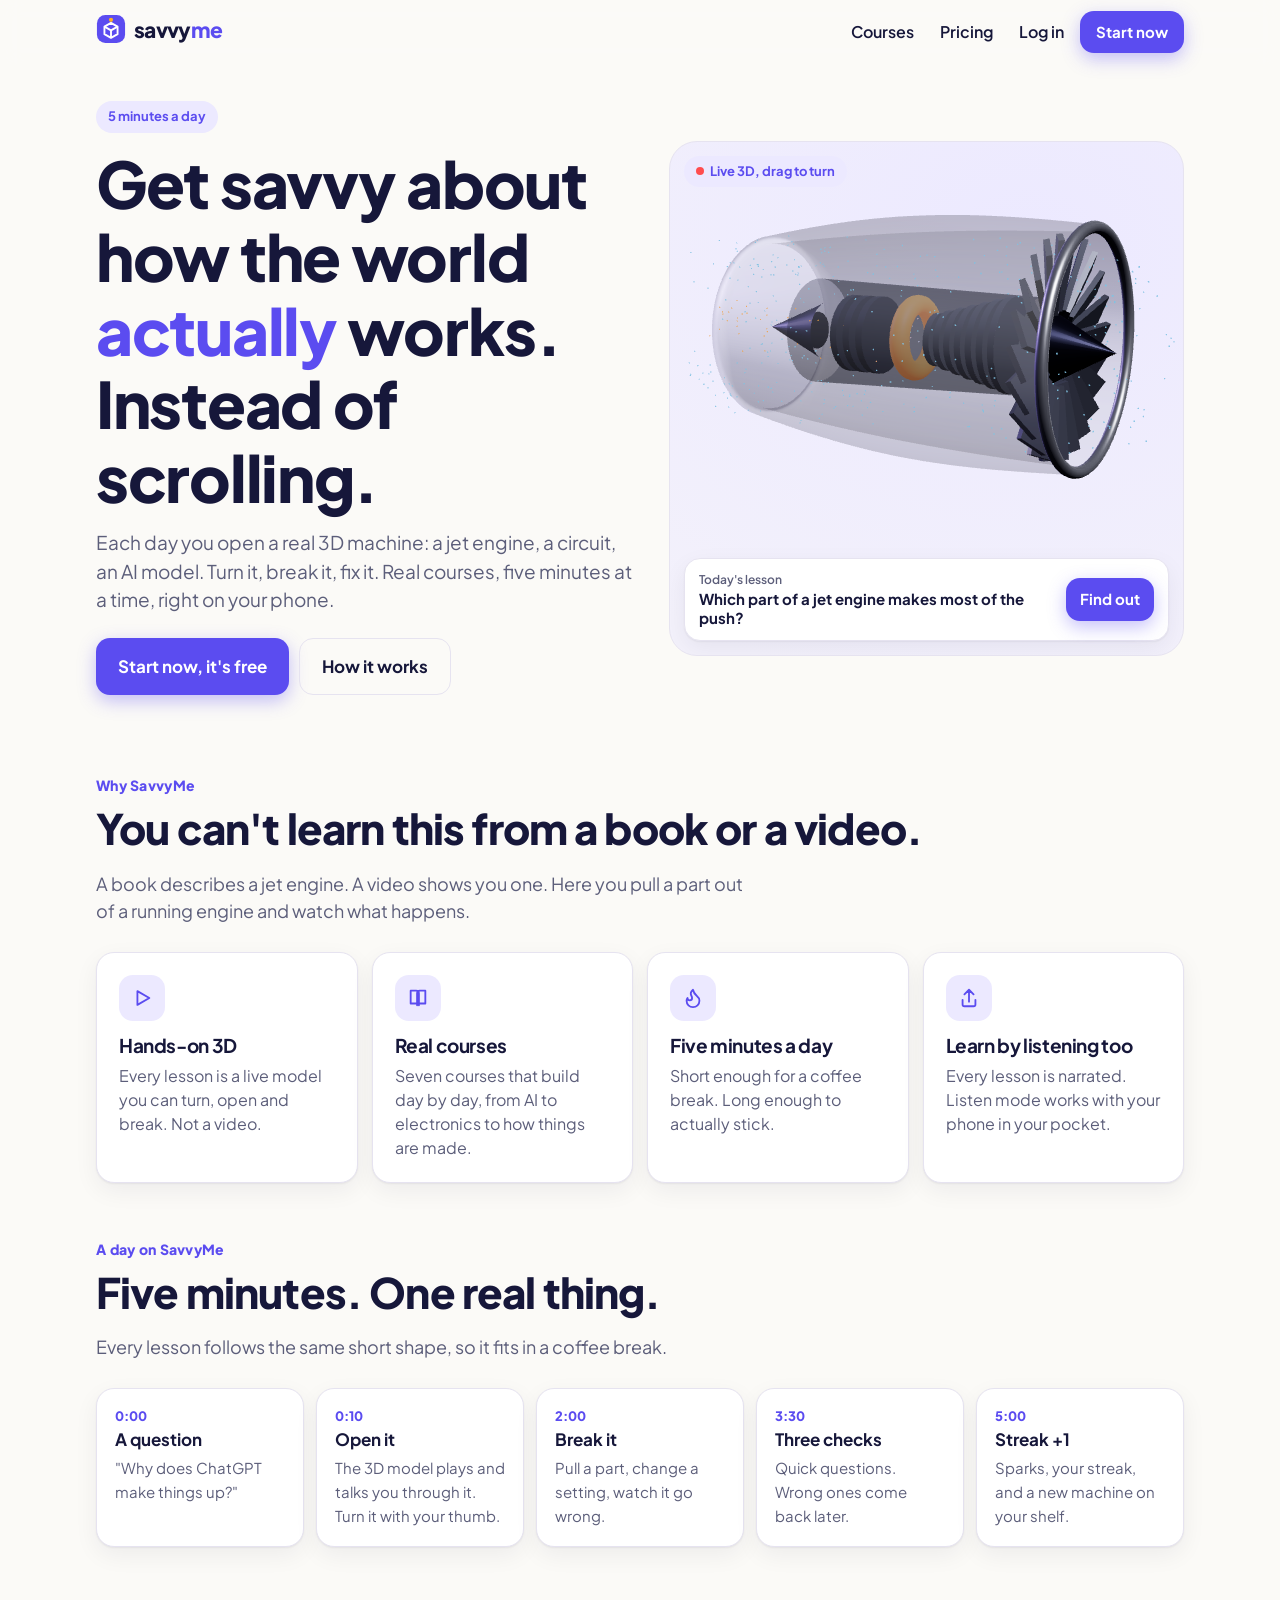
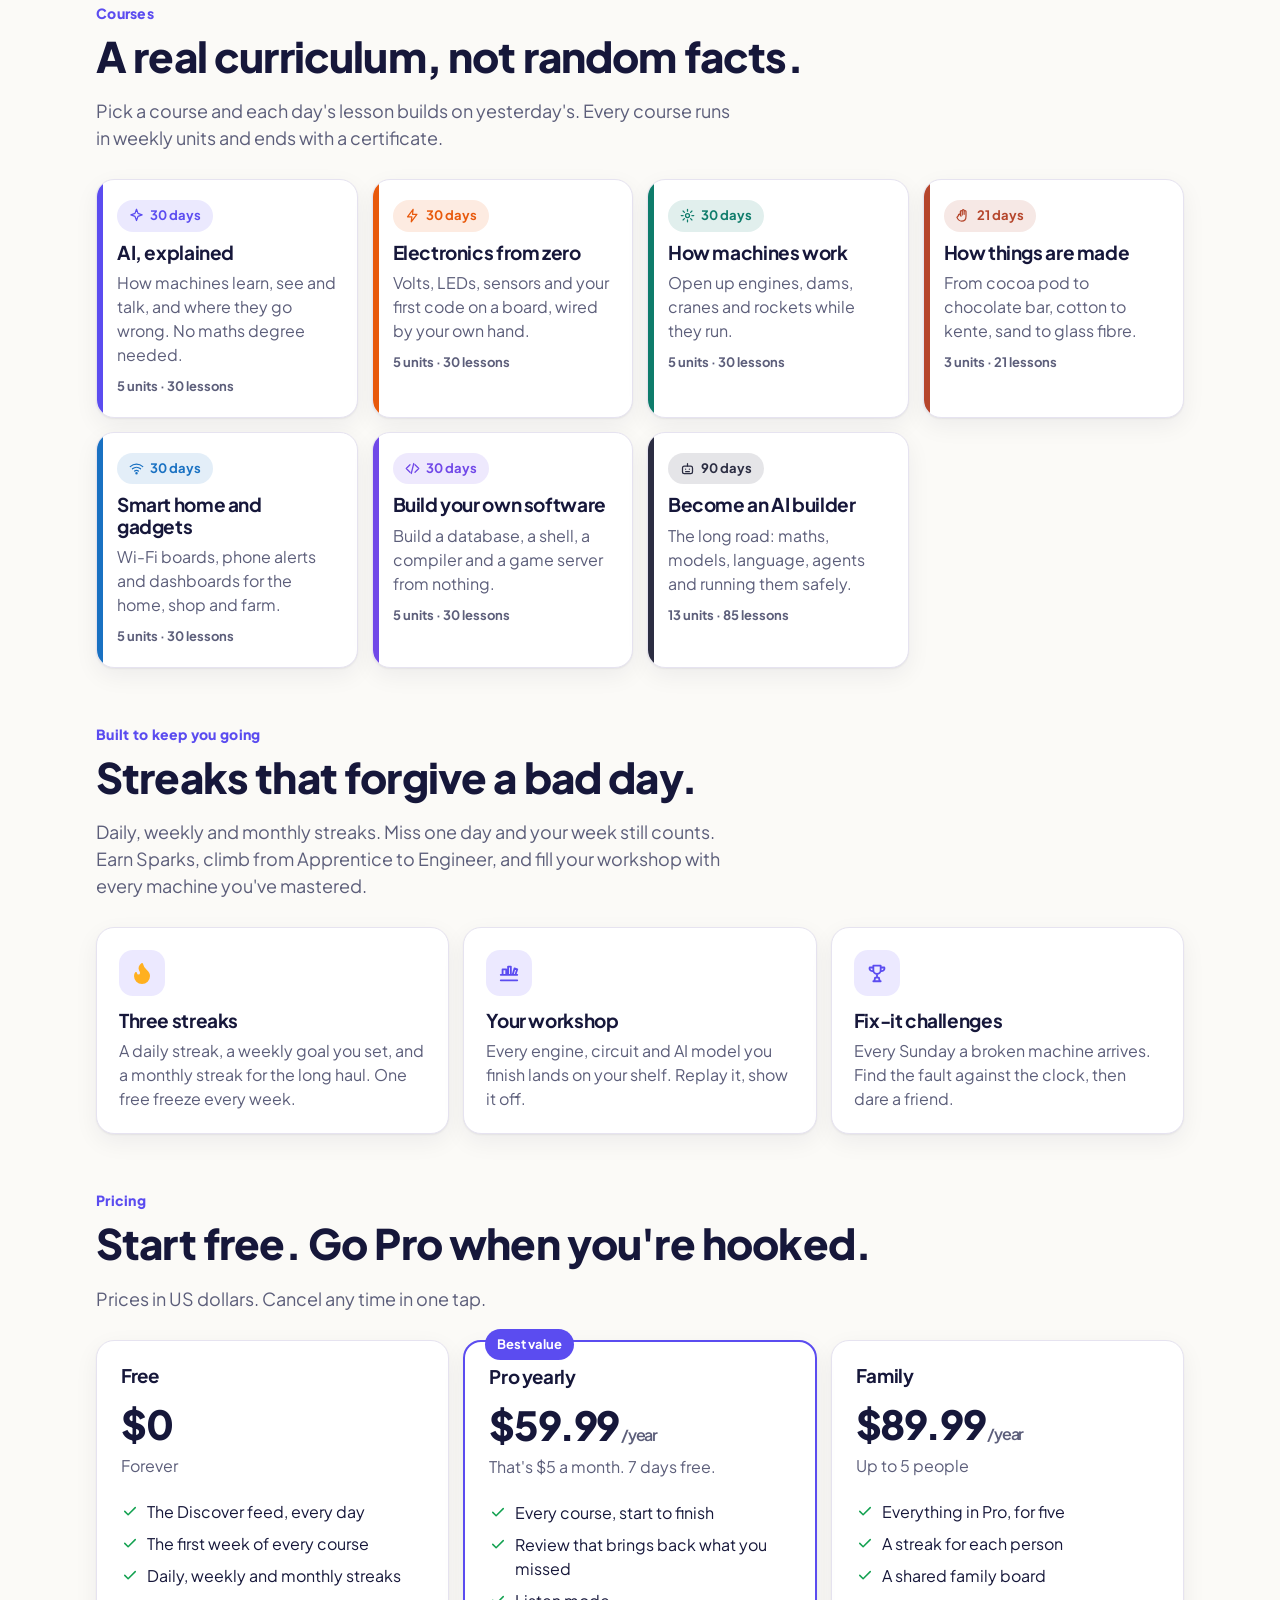
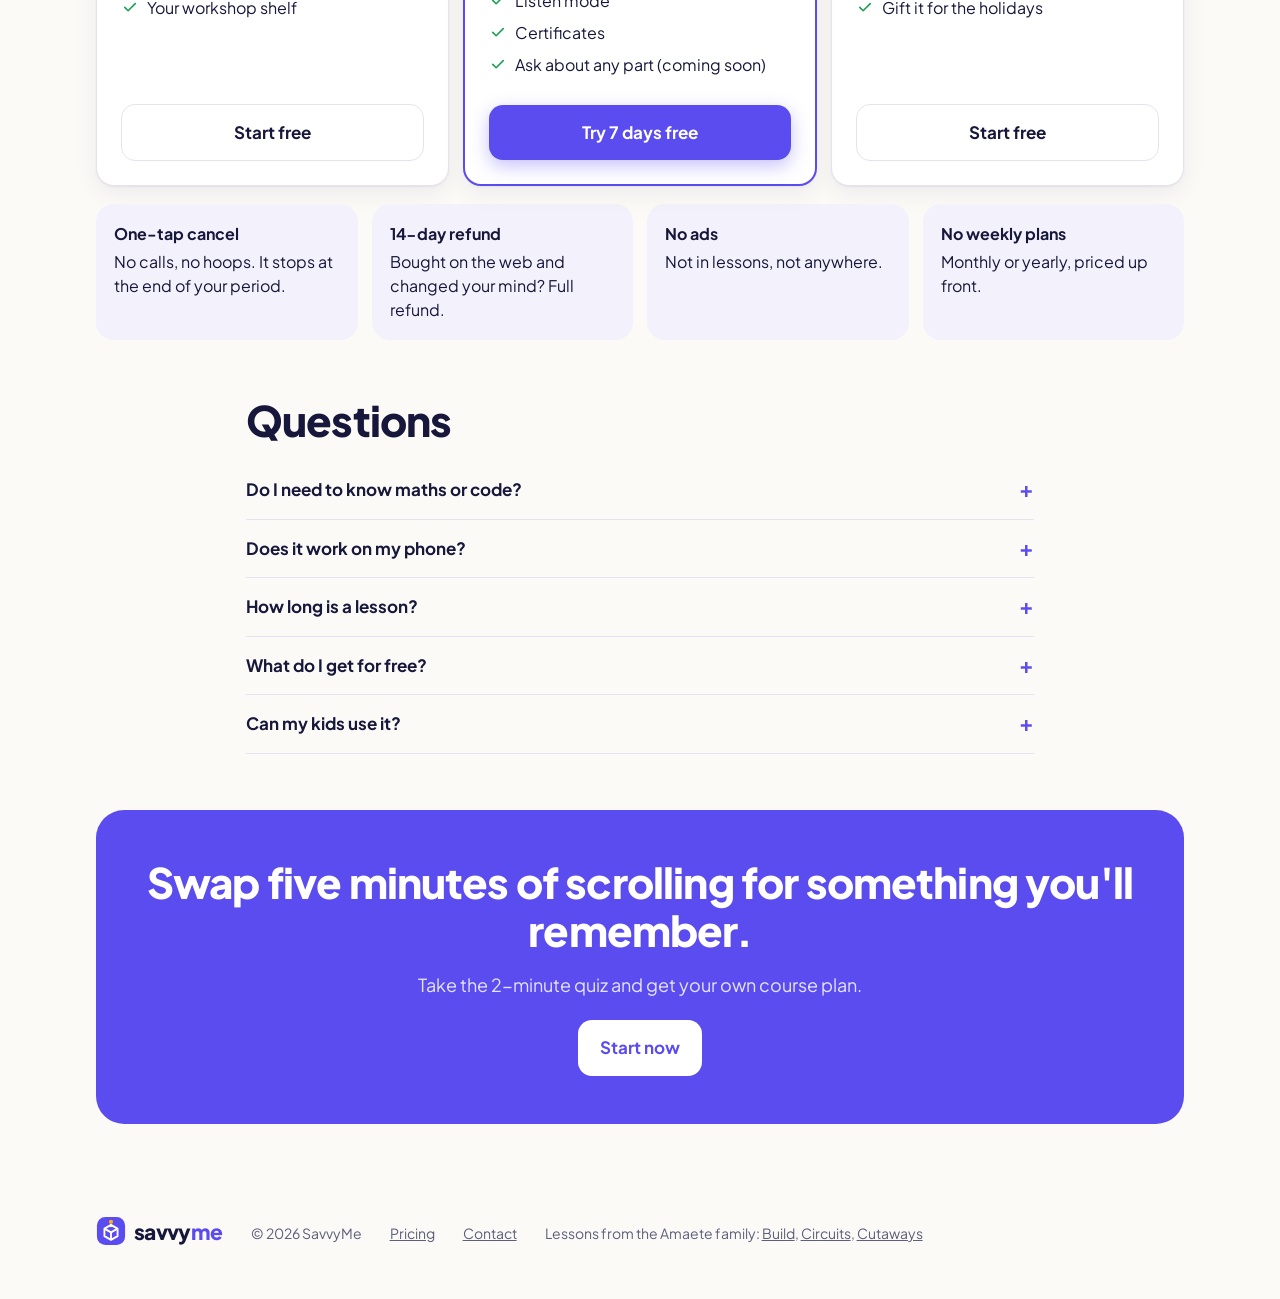
==== index.html @ 6cc7d8bf "SavvyMe prototype: home page, sign-up quiz, app and Oracle deploy Home page with a live 3D jet engin" ====
<!doctype html>
<html lang="en">
<head>
<meta charset="utf-8">
<meta name="viewport" content="width=device-width, initial-scale=1, viewport-fit=cover">
<title>SavvyMe: get savvy in 5 minutes a day</title>
<meta name="description" content="Swap scrolling for 5 minutes a day with a real 3D machine in your hands. Courses on AI, electronics, machines and how things are made. Turn it, break it, fix it.">
<meta property="og:title" content="SavvyMe: get savvy in 5 minutes a day">
<meta property="og:description" content="Hands-on 3D lessons on AI, electronics and machines. Turn it, break it, fix it.">
<meta name="theme-color" content="#5B4CF0">
<link rel="icon" href="favicon.svg" type="image/svg+xml">
<link rel="manifest" href="site.webmanifest">
<link rel="preconnect" href="https://fonts.googleapis.com"><link rel="preconnect" href="https://fonts.gstatic.com" crossorigin>
<link href="https://fonts.googleapis.com/css2?family=Plus+Jakarta+Sans:wght@400;500;600;700;800&display=swap" rel="stylesheet">
<link rel="stylesheet" href="shared/theme.css">
<script type="importmap">{ "imports": { "three": "./vendor/three/three.module.min.js" } }</script>
<style>
  .wrap { max-width: 1120px; margin: 0 auto; padding: 0 16px; }
  header { position: sticky; top: 0; z-index: 5; background: color-mix(in srgb, var(--bg) 88%, transparent); backdrop-filter: blur(10px); border-bottom: 1px solid transparent; }
  header.scrolled { border-color: var(--line); }
  header .wrap { display: flex; align-items: center; gap: 12px; height: 64px; }
  header nav { margin-left: auto; display: flex; gap: 6px; align-items: center; }
  header nav a.t { color: var(--ink); text-decoration: none; font-weight: 600; padding: 8px 10px; border-radius: 10px; }
  header nav a.t:hover { background: var(--soft); }
  header .btn { padding: 10px 16px; font-size: 15px; }
  @media (max-width: 640px) { header nav a.hide { display: none; } }
  .hero { padding-top: 36px; padding-bottom: 24px; display: grid; grid-template-columns: 1.05fr 1fr; gap: 32px; align-items: center; }
  .hero h1 { font-size: clamp(36px, 6vw, 64px); font-weight: 800; margin: 14px 0 14px; }
  .hero h1 em { font-style: normal; color: var(--brand); }
  .hero p.lead { font-size: 19px; color: var(--muted); max-width: 32em; margin: 0 0 24px; }
  .hero .ctas { display: flex; gap: 10px; flex-wrap: wrap; }
  .stage { position: relative; aspect-ratio: 1 / 1; border-radius: 28px; overflow: hidden;
    background: radial-gradient(120% 90% at 70% 20%, var(--soft), var(--bg2)); border: 1px solid var(--line); }
  .stage .eng { position: absolute; inset: 0; }
  .stage .float { position: absolute; left: 14px; right: 14px; bottom: 14px; display: flex; align-items: center; gap: 12px; padding: 12px 14px;
    background: var(--card); border: 1px solid var(--line); border-radius: 16px; box-shadow: var(--shadow); }
  .stage .float .q { font-weight: 700; font-size: 15px; line-height: 1.3; }
  .stage .float small { display: block; color: var(--muted); font-weight: 600; font-size: 12px; }
  .stage .float button { margin-left: auto; flex: none; }
  .stage .live { position: absolute; top: 14px; left: 14px; }
  .stage .live i { width: 8px; height: 8px; border-radius: 50%; background: #ff4d4f; display: inline-block; animation: pulse 1.4s infinite; }
  @keyframes pulse { 50% { opacity: .3; } }
  @media (max-width: 860px) { .hero { grid-template-columns: 1fr; padding-top: 20px; gap: 22px; } .stage { aspect-ratio: 4 / 3.6; } }
  section { padding: 56px 0; }
  section h2 { font-size: clamp(28px, 4vw, 42px); font-weight: 800; }
  section .sub { color: var(--muted); font-size: 18px; max-width: 36em; margin: 0 0 28px; }
  .eyebrow { font-weight: 800; color: var(--brand); font-size: 14px; letter-spacing: .02em; margin-bottom: 8px; }
  .grid4 { display: grid; grid-template-columns: repeat(4, 1fr); gap: 14px; }
  .grid3 { display: grid; grid-template-columns: repeat(3, 1fr); gap: 14px; }
  @media (max-width: 900px) { .grid4 { grid-template-columns: 1fr 1fr; } .grid3 { grid-template-columns: 1fr; } }
  @media (max-width: 520px) { .grid4 { grid-template-columns: 1fr; } }
  .feat { padding: 22px; }
  .feat .ic { width: 46px; height: 46px; border-radius: 14px; display: grid; place-items: center; background: var(--soft); color: var(--brand); margin-bottom: 14px; }
  .feat h3 { font-size: 19px; } .feat p { margin: 0; color: var(--muted); }
  .steps .n { font-size: 15px; font-weight: 800; color: var(--brand); width: 36px; height: 36px; border-radius: 50%; border: 2px solid var(--brand); display: grid; place-items: center; margin-bottom: 12px; }
  .vs { display: grid; grid-template-columns: 1fr 1fr; gap: 14px; }
  @media (max-width: 720px) { .vs { grid-template-columns: 1fr; } }
  .vs .card { padding: 22px; } .vs ul { margin: 10px 0 0; padding-left: 20px; } .vs li { margin: 6px 0; }
  .vs .them { background: transparent; box-shadow: none; } .vs .us { border: 2px solid var(--brand); }
  .courses { display: grid; grid-template-columns: repeat(auto-fill, minmax(250px, 1fr)); gap: 14px; }
  .course { padding: 20px; position: relative; overflow: hidden; }
  .course .bar { position: absolute; inset: 0 auto 0 0; width: 6px; }
  .course h3 { font-size: 19px; margin-top: 10px; } .course p { margin: 0 0 10px; color: var(--muted); }
  .course .meta { font-size: 13px; font-weight: 700; color: var(--muted); }
  .day { display: grid; grid-template-columns: repeat(5, 1fr); gap: 12px; counter-reset: s; }
  @media (max-width: 900px) { .day { grid-template-columns: 1fr 1fr; } }
  .day .card { padding: 18px; } .day b { display: block; font-size: 17px; margin-bottom: 4px; } .day span { color: var(--muted); font-size: 15px; }
  .day .t { font-size: 13px; font-weight: 800; color: var(--brand); }
  .prices { display: grid; grid-template-columns: repeat(3, 1fr); gap: 14px; align-items: stretch; }
  @media (max-width: 900px) { .prices { grid-template-columns: 1fr; } }
  .price { padding: 24px; display: flex; flex-direction: column; }
  .price.best { border: 2px solid var(--brand); position: relative; }
  .price.best .chip { position: absolute; top: -13px; left: 20px; background: var(--brand); color: var(--brand-ink); }
  .price .amt { font-size: 40px; font-weight: 800; letter-spacing: -0.03em; } .price .amt small { font-size: 16px; color: var(--muted); font-weight: 600; }
  .price ul { list-style: none; padding: 0; margin: 14px 0 20px; flex: 1; } .price li { display: flex; gap: 8px; margin: 8px 0; } .price li svg { color: var(--ok); flex: none; margin-top: 2px; }
  .promise { display: grid; grid-template-columns: repeat(4, 1fr); gap: 14px; }
  @media (max-width: 900px) { .promise { grid-template-columns: 1fr 1fr; } }
  .promise div { padding: 18px; border-radius: var(--r); background: var(--bg2); } .promise b { display: block; margin-bottom: 4px; }
  details { border-bottom: 1px solid var(--line); padding: 16px 0; } summary { font-weight: 700; font-size: 17px; cursor: pointer; list-style: none; display: flex; justify-content: space-between; gap: 12px; }
  summary::after { content: '+'; color: var(--brand); font-size: 22px; line-height: 1; } details[open] summary::after { content: '–'; }
  details p { color: var(--muted); margin: 10px 0 0; }
  .final { text-align: center; padding: 48px 20px; border-radius: 28px; background: var(--brand); color: var(--brand-ink); }
  .final h2 { color: inherit; } .final p { opacity: .85; margin: 0 0 22px; font-size: 18px; }
  .final .btn { background: var(--brand-ink); color: var(--brand); }
  footer { padding: 36px 0 48px; color: var(--muted); font-size: 14px; }
  footer .wrap { display: flex; flex-wrap: wrap; gap: 16px 28px; align-items: center; }
  footer a { color: var(--muted); }
</style>
</head>
<body>
<header id="top"><div class="wrap"><span id="logo"></span>
  <nav><a class="t hide" href="#courses">Courses</a><a class="t hide" href="#pricing">Pricing</a><a class="t" id="login" href="#">Log in</a><a class="btn primary go" href="#">Start now</a></nav>
</div></header>

<main>
<div class="wrap hero">
  <div>
    <span class="chip">5 minutes a day</span>
    <h1>Get savvy about how the world <em>actually</em> works. Instead of scrolling.</h1>
    <p class="lead">Each day you open a real 3D machine: a jet engine, a circuit, an AI model. Turn it, break it, fix it. Real courses, five minutes at a time, right on your phone.</p>
    <div class="ctas"><a class="btn primary go" href="#">Start now, it's free</a><a class="btn ghost" href="#how">How it works</a></div>
  </div>
  <div class="stage" id="stage">
    <div class="eng" id="eng"></div>
    <span class="chip live"><i></i> Live 3D, drag to turn</span>
    <div class="float"><div><small>Today's lesson</small><div class="q">Which part of a jet engine makes most of the push?</div></div><a class="btn primary go" href="#" style="padding:10px 14px;font-size:15px;white-space:nowrap">Find out</a></div>
  </div>
</div>

<section id="how"><div class="wrap">
  <div class="eyebrow">Why SavvyMe</div>
  <h2>You can't learn this from a book or a video.</h2>
  <p class="sub">A book describes a jet engine. A video shows you one. Here you pull a part out of a running engine and watch what happens.</p>
  <div class="grid4" id="feats"></div>
</div></section>

<section style="padding-top:0"><div class="wrap">
  <div class="eyebrow">A day on SavvyMe</div>
  <h2>Five minutes. One real thing.</h2>
  <p class="sub">Every lesson follows the same short shape, so it fits in a coffee break.</p>
  <div class="day">
    <div class="card"><div class="t">0:00</div><b>A question</b><span>"Why does ChatGPT make things up?"</span></div>
    <div class="card"><div class="t">0:10</div><b>Open it</b><span>The 3D model plays and talks you through it. Turn it with your thumb.</span></div>
    <div class="card"><div class="t">2:00</div><b>Break it</b><span>Pull a part, change a setting, watch it go wrong.</span></div>
    <div class="card"><div class="t">3:30</div><b>Three checks</b><span>Quick questions. Wrong ones come back later.</span></div>
    <div class="card"><div class="t">5:00</div><b>Streak +1</b><span>Sparks, your streak, and a new machine on your shelf.</span></div>
  </div>
</div></section>

<section id="courses" style="padding-top:0"><div class="wrap">
  <div class="eyebrow">Courses</div>
  <h2>A real curriculum, not random facts.</h2>
  <p class="sub">Pick a course and each day's lesson builds on yesterday's. Every course runs in weekly units and ends with a certificate.</p>
  <div class="courses" id="courseList"></div>
</div></section>

<section style="padding-top:0"><div class="wrap">
  <div class="eyebrow">Built to keep you going</div>
  <h2>Streaks that forgive a bad day.</h2>
  <p class="sub">Daily, weekly and monthly streaks. Miss one day and your week still counts. Earn Sparks, climb from Apprentice to Engineer, and fill your workshop with every machine you've mastered.</p>
  <div class="grid3">
    <div class="card feat"><div class="ic" style="color:var(--sun)" id="i1"></div><h3>Three streaks</h3><p>A daily streak, a weekly goal you set, and a monthly streak for the long haul. One free freeze every week.</p></div>
    <div class="card feat"><div class="ic" id="i2"></div><h3>Your workshop</h3><p>Every engine, circuit and AI model you finish lands on your shelf. Replay it, show it off.</p></div>
    <div class="card feat"><div class="ic" id="i3"></div><h3>Fix-it challenges</h3><p>Every Sunday a broken machine arrives. Find the fault against the clock, then dare a friend.</p></div>
  </div>
</div></section>

<section id="pricing" style="padding-top:0"><div class="wrap">
  <div class="eyebrow">Pricing</div>
  <h2>Start free. Go Pro when you're hooked.</h2>
  <p class="sub">Prices in US dollars. Cancel any time in one tap.</p>
  <div class="prices" id="prices"></div>
  <div class="promise" style="margin-top:18px">
    <div><b>One-tap cancel</b>No calls, no hoops. It stops at the end of your period.</div>
    <div><b>14-day refund</b>Bought on the web and changed your mind? Full refund.</div>
    <div><b>No ads</b>Not in lessons, not anywhere.</div>
    <div><b>No weekly plans</b>Monthly or yearly, priced up front.</div>
  </div>
</div></section>

<section style="padding-top:0"><div class="wrap" style="max-width:820px">
  <h2>Questions</h2>
  <details><summary>Do I need to know maths or code?</summary><p>No. Every course starts from zero and explains with things you can see and touch. The longer courses go deeper as you go.</p></details>
  <details><summary>Does it work on my phone?</summary><p>Yes. SavvyMe is made for phones first, and works on tablets and computers too. Apps for iPhone and Android are on the way.</p></details>
  <details><summary>How long is a lesson?</summary><p>About five minutes. You can do more if you want, and set your own daily and weekly goal.</p></details>
  <details><summary>What do I get for free?</summary><p>The Discover feed every day, the whole first week of every course, and your streaks. Pro unlocks every course from start to finish.</p></details>
  <details><summary>Can my kids use it?</summary><p>Yes. The Family plan covers up to five people, each with their own streak.</p></details>
</div></section>

<section style="padding-top:0"><div class="wrap">
  <div class="final"><h2>Swap five minutes of scrolling for something you'll remember.</h2><p>Take the 2-minute quiz and get your own course plan.</p><a class="btn go" href="#">Start now</a></div>
</div></section>
</main>
<footer><div class="wrap"><span id="flogo"></span><span>© 2026 SavvyMe</span><a href="#pricing">Pricing</a><a href="mailto:hello@savvymeapp.com">Contact</a><span>Lessons from the Amaete family: <a href="https://build.amaete.com">Build</a>, <a href="https://circuits.amaete.com">Circuits</a>, <a href="https://cutaways.amaete.com">Cutaways</a></span></div></footer>

<script type="module">
import { logo, link, icon } from './shared/brand.js';
import { COURSES } from './shared/courses.js';
import { PRICES } from './shared/prices.js';
document.getElementById('logo').innerHTML = logo('#top');
document.getElementById('flogo').innerHTML = logo('#top');
document.querySelectorAll('.go').forEach(a => a.href = link('start'));
document.getElementById('login').href = link('app');
addEventListener('scroll', () => document.getElementById('top').classList.toggle('scrolled', scrollY > 4), { passive: true });
const F = [['play', 'Hands-on 3D', 'Every lesson is a live model you can turn, open and break. Not a video.'],
  ['book', 'Real courses', 'Seven courses that build day by day, from AI to electronics to how things are made.'],
  ['flame', 'Five minutes a day', 'Short enough for a coffee break. Long enough to actually stick.'],
  ['share', 'Learn by listening too', 'Every lesson is narrated. Listen mode works with your phone in your pocket.']];
document.getElementById('feats').innerHTML = F.map(([i, h, p]) => `<div class="card feat"><div class="ic">${icon(i)}</div><h3>${h}</h3><p>${p}</p></div>`).join('');
document.getElementById('i1').innerHTML = icon('flame', 24, true); document.getElementById('i2').innerHTML = icon('shelf'); document.getElementById('i3').innerHTML = icon('trophy');
document.getElementById('courseList').innerHTML = COURSES.map(c => `<div class="card course"><div class="bar" style="background:${c.color}"></div>
  <span class="chip" style="color:${c.color};background:color-mix(in srgb, ${c.color} 12%, transparent)">${icon(c.icon, 15)} ${c.days} days</span>
  <h3>${c.title}</h3><p>${c.blurb}</p><div class="meta">${c.units.length} units · ${c.lessons.length} lessons${c.pro ? ' · Pro' : ''}</div></div>`).join('');
document.getElementById('prices').innerHTML = PRICES.map(p => `<div class="card price${p.best ? ' best' : ''}">${p.best ? '<span class="chip">Best value</span>' : ''}
  <h3>${p.name}</h3><div class="amt">${p.show}<small>${p.per}</small></div><div class="muted" style="min-height:1.5em">${p.note}</div>
  <ul>${p.items.map(i => `<li>${icon('check', 18)}<span>${i}</span></li>`).join('')}</ul>
  <a class="btn ${p.best ? 'primary' : 'ghost'} block go" href="${link('start')}">${p.cta}</a></div>`).join('');
// the live engine: only when it is on screen
const stage = document.getElementById('eng');
const io = new IntersectionObserver(async ([e]) => {
  if (!e.isIntersecting || stage.dataset.on) return; stage.dataset.on = 1;
  const { mountEngine } = await import('./shared/engine3d.js');
  const E = mountEngine(stage, { lift: -0.55 }); setTimeout(() => E.open(true), 1800);
});
io.observe(stage);
</script>
</body>
</html>
---- shared/theme.css ----
/* SavvyMe: shared look for the home page, the sign-up quiz and the app. */
:root {
  --bg: #FBFAF7; --bg2: #F3F1FB; --card: #FFFFFF; --ink: #16173A; --muted: #5C5E7A; --line: #E6E3F0;
  --brand: #5B4CF0; --brand2: #7B6CFF; --brand-ink: #FFFFFF; --sun: #FFB020; --sun-ink: #3A2600;
  --ok: #12A150; --bad: #E03131; --soft: #ECE9FF; --shadow: 0 1px 2px rgba(22,23,58,.06), 0 8px 24px rgba(22,23,58,.06);
  --r: 18px; --font: 'Plus Jakarta Sans', system-ui, -apple-system, Segoe UI, Roboto, sans-serif;
  color-scheme: light;
}
@media (prefers-color-scheme: dark) {
  :root:not([data-theme="light"]) {
    --bg: #0E0F22; --bg2: #15163A; --card: #1A1B38; --ink: #F2F1FA; --muted: #A4A5C3; --line: #2B2C4D;
    --brand: #8B7FFF; --brand2: #A69DFF; --brand-ink: #0E0F22; --soft: #25244F; --shadow: none; color-scheme: dark;
  }
}
:root[data-theme="dark"] {
  --bg: #0E0F22; --bg2: #15163A; --card: #1A1B38; --ink: #F2F1FA; --muted: #A4A5C3; --line: #2B2C4D;
  --brand: #8B7FFF; --brand2: #A69DFF; --brand-ink: #0E0F22; --soft: #25244F; --shadow: none; color-scheme: dark;
}
* { box-sizing: border-box; }
html, body { margin: 0; }
body { background: var(--bg); color: var(--ink); font-family: var(--font); line-height: 1.5; -webkit-font-smoothing: antialiased; }
a { color: var(--brand); }
button { font: inherit; color: inherit; }
h1, h2, h3 { line-height: 1.15; letter-spacing: -0.02em; margin: 0 0 .4em; }
.btn { display: inline-flex; align-items: center; justify-content: center; gap: .5em; border: 0; border-radius: 14px;
  padding: 15px 22px; font-weight: 700; font-size: 17px; cursor: pointer; text-decoration: none; transition: transform .12s, background .2s, opacity .2s; }
.btn:active { transform: scale(.97); }
.btn.primary { background: var(--brand); color: var(--brand-ink); box-shadow: 0 6px 18px color-mix(in srgb, var(--brand) 35%, transparent); }
.btn.primary:hover { background: var(--brand2); }
.btn.ghost { background: transparent; color: var(--ink); border: 1.5px solid var(--line); }
.btn.sun { background: var(--sun); color: var(--sun-ink); }
.btn.block { width: 100%; }
.btn[disabled] { opacity: .4; pointer-events: none; box-shadow: none; }
.card { background: var(--card); border: 1px solid var(--line); border-radius: var(--r); box-shadow: var(--shadow); }
.logo { display: inline-flex; align-items: center; gap: 8px; font-weight: 800; font-size: 21px; color: var(--ink); text-decoration: none; letter-spacing: -0.03em; }
.logo svg { width: 30px; height: 30px; }
.logo b { color: var(--brand); font-weight: 800; }
.muted { color: var(--muted); }
.chip { display: inline-flex; align-items: center; gap: 6px; padding: 6px 12px; border-radius: 99px; background: var(--soft); color: var(--brand); font-weight: 700; font-size: 13px; }
@media (prefers-reduced-motion: reduce) { * { animation: none !important; transition: none !important; scroll-behavior: auto !important; } }
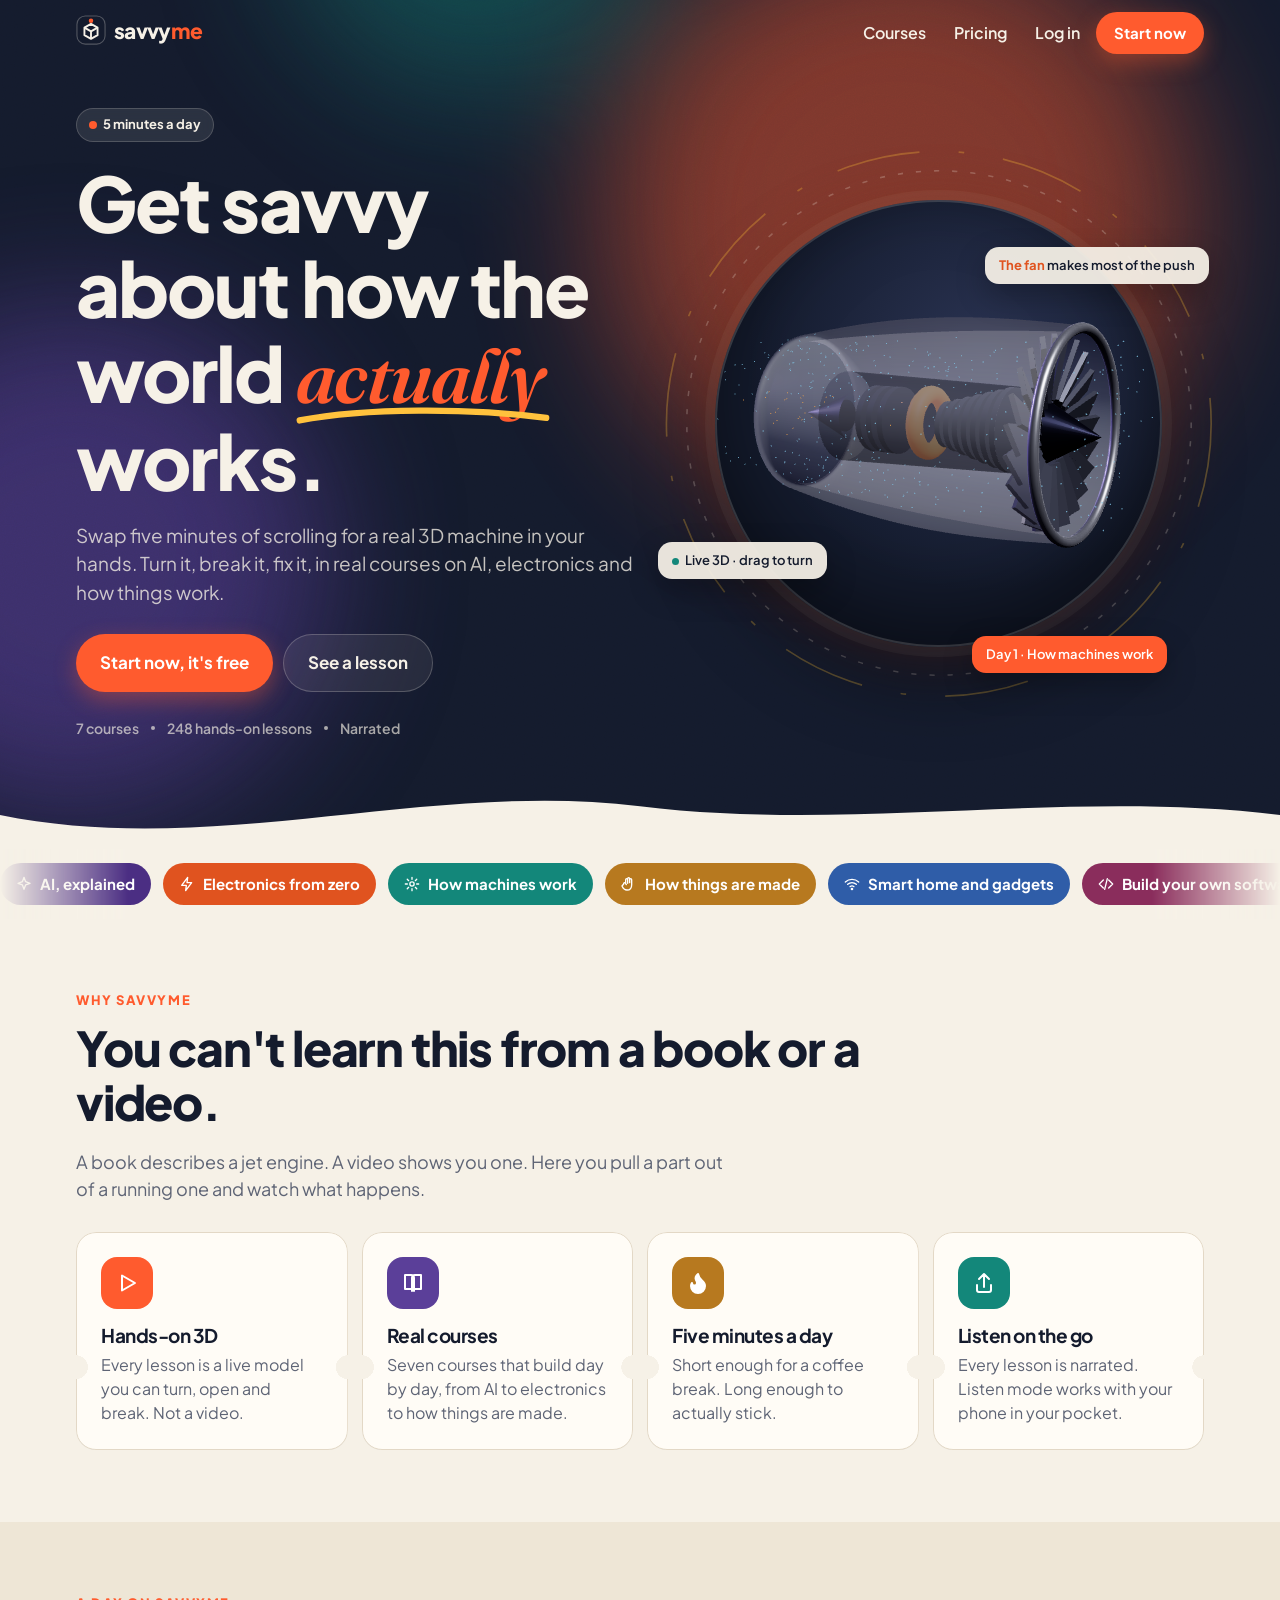
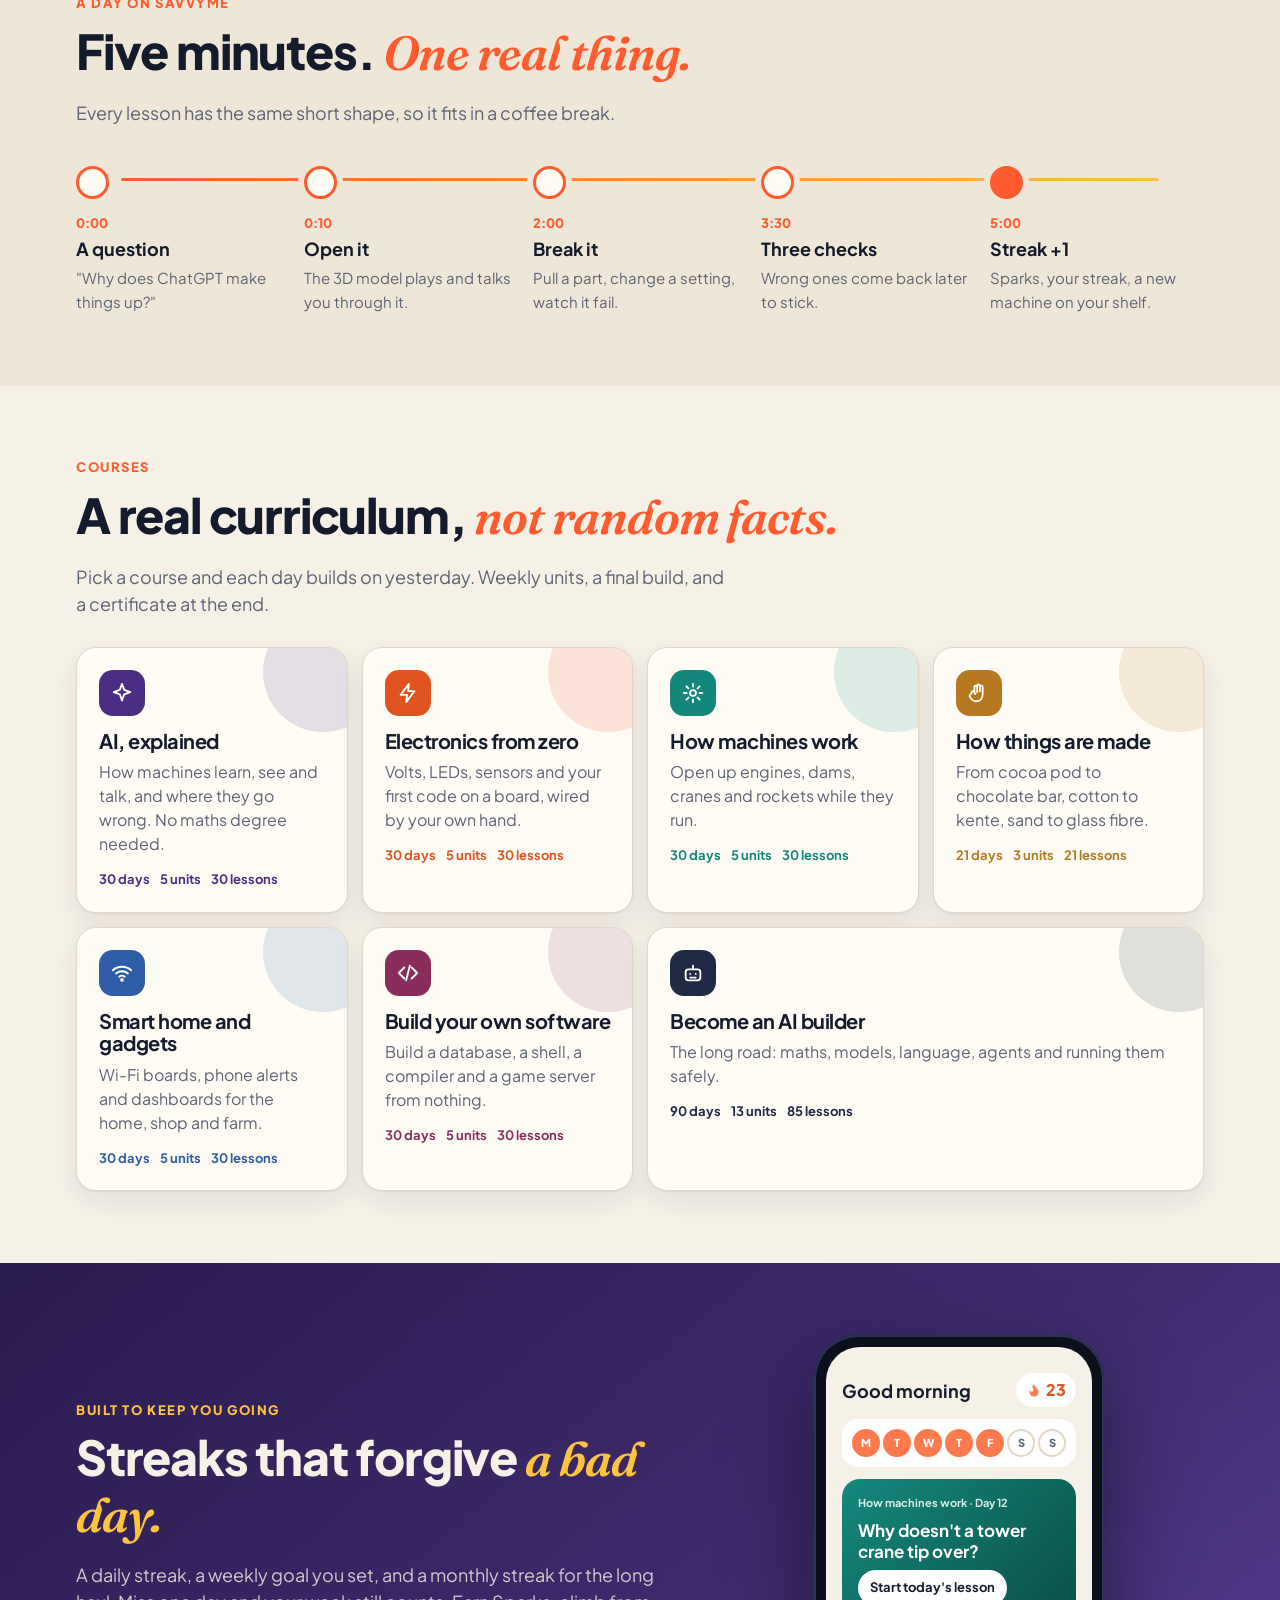
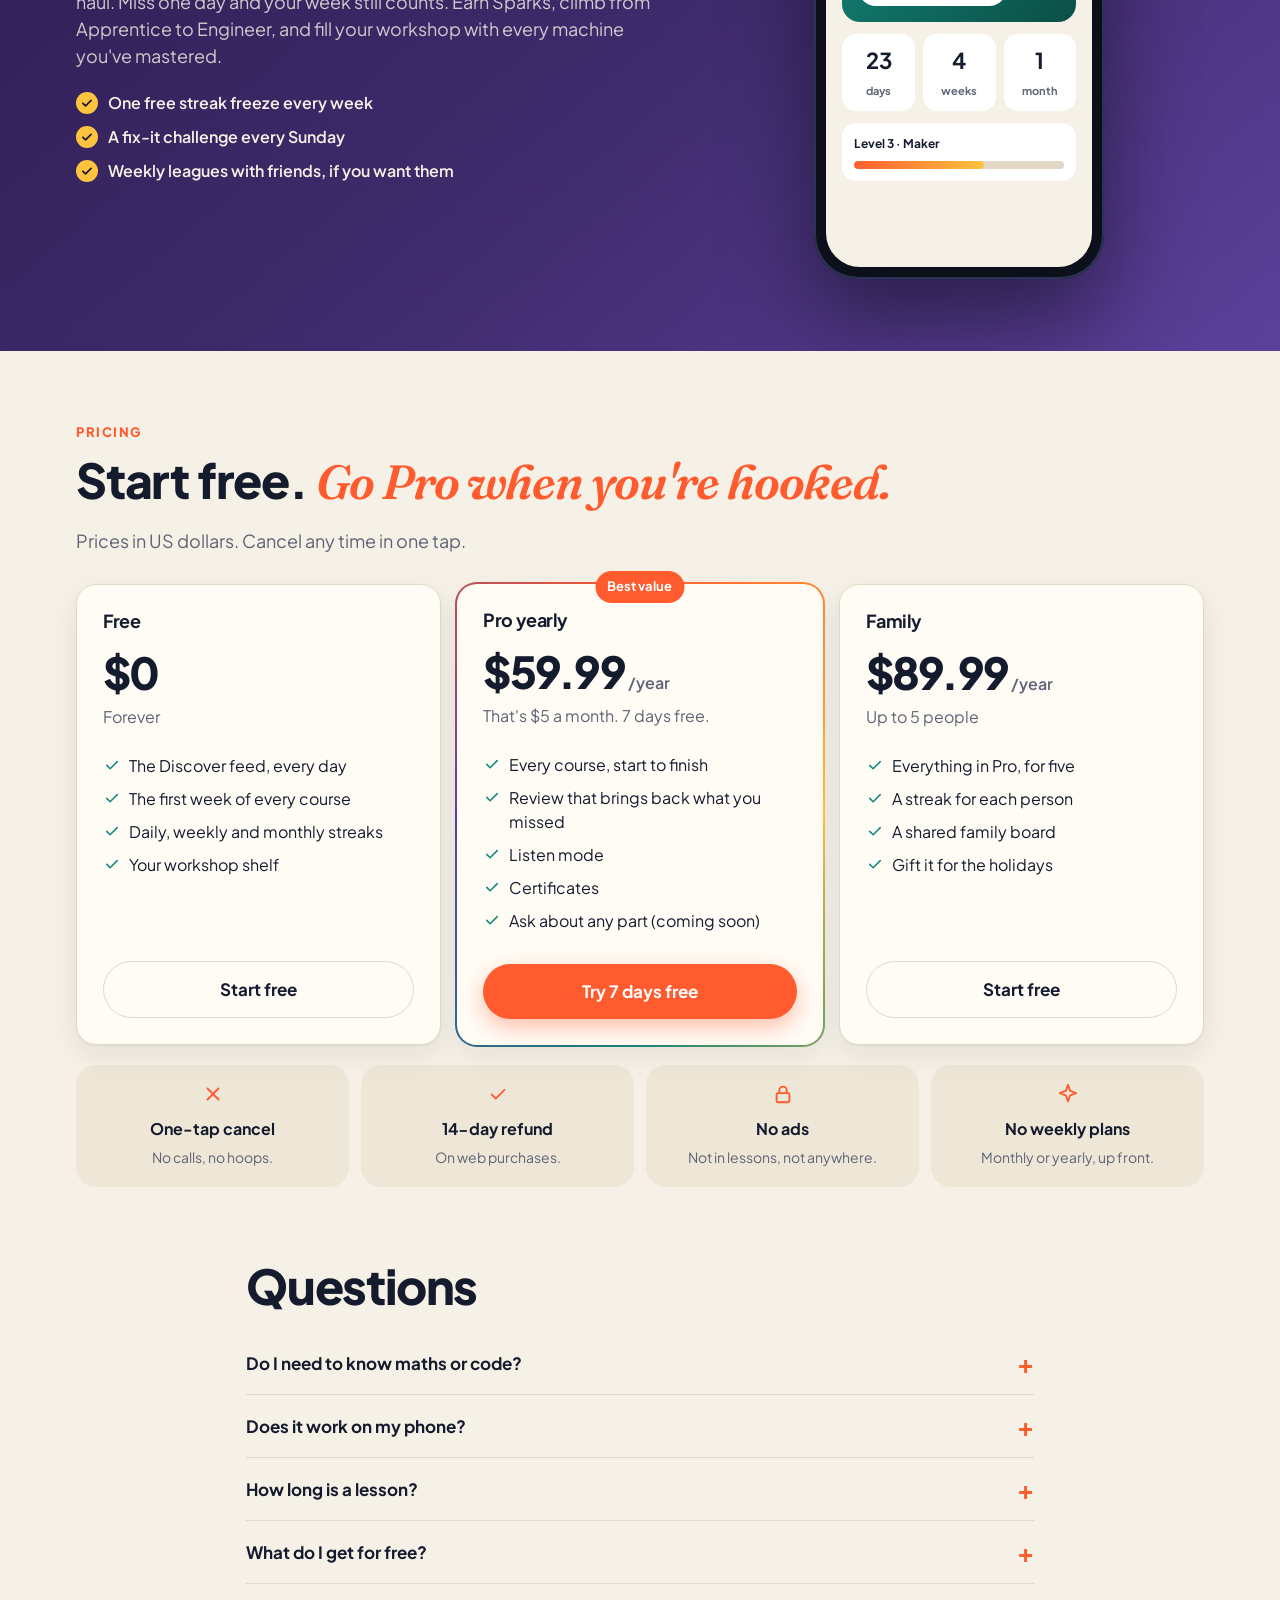
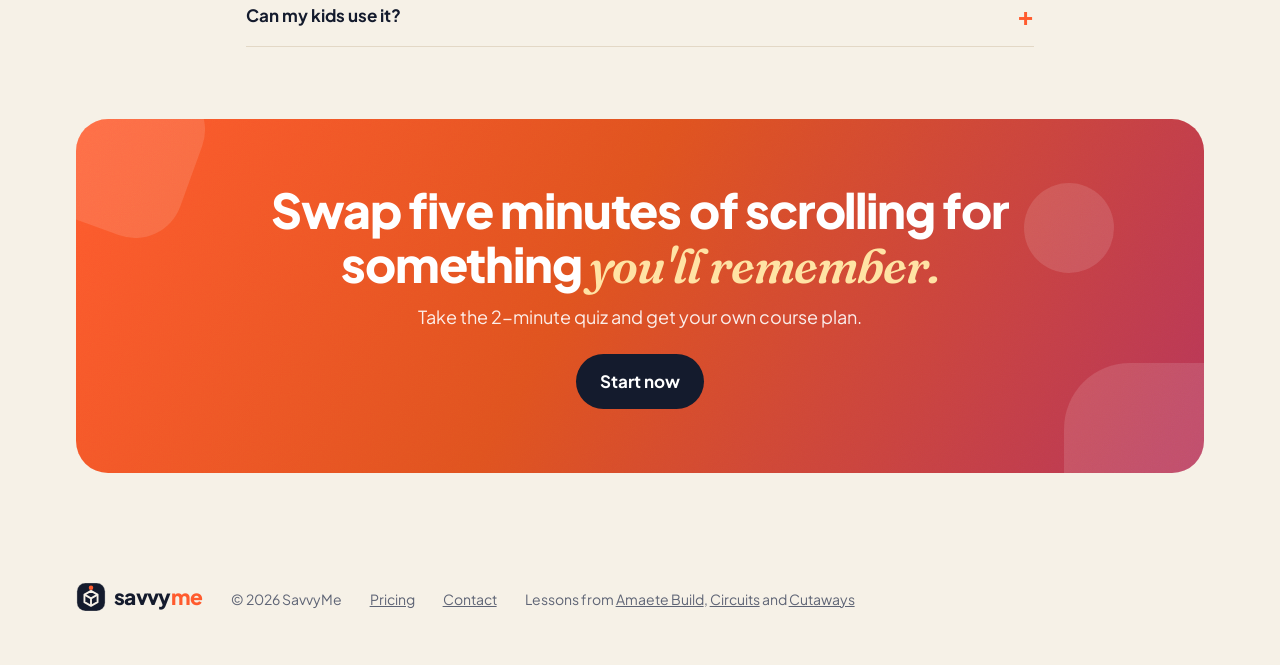
==== commit 84c0a798: "Premium look: new palette, motion and centred phone layouts New Ink, Ember and Plum palette with pur" ====
--- a/index.html
+++ b/index.html
@@ -7,202 +7,107 @@
 <meta name="description" content="Swap scrolling for 5 minutes a day with a real 3D machine in your hands. Courses on AI, electronics, machines and how things are made. Turn it, break it, fix it.">
 <meta property="og:title" content="SavvyMe: get savvy in 5 minutes a day">
 <meta property="og:description" content="Hands-on 3D lessons on AI, electronics and machines. Turn it, break it, fix it.">
-<meta name="theme-color" content="#5B4CF0">
+<meta name="theme-color" content="#141B2D">
 <link rel="icon" href="favicon.svg" type="image/svg+xml">
 <link rel="manifest" href="site.webmanifest">
 <link rel="preconnect" href="https://fonts.googleapis.com"><link rel="preconnect" href="https://fonts.gstatic.com" crossorigin>
-<link href="https://fonts.googleapis.com/css2?family=Plus+Jakarta+Sans:wght@400;500;600;700;800&display=swap" rel="stylesheet">
+<link href="https://fonts.googleapis.com/css2?family=Fraunces:ital,opsz,wght@1,9..144,600&family=Plus+Jakarta+Sans:wght@400;500;600;700;800&display=swap" rel="stylesheet">
 <link rel="stylesheet" href="shared/theme.css">
+<link rel="stylesheet" href="home.css">
 <script type="importmap">{ "imports": { "three": "./vendor/three/three.module.min.js" } }</script>
-<style>
-  .wrap { max-width: 1120px; margin: 0 auto; padding: 0 16px; }
-  header { position: sticky; top: 0; z-index: 5; background: color-mix(in srgb, var(--bg) 88%, transparent); backdrop-filter: blur(10px); border-bottom: 1px solid transparent; }
-  header.scrolled { border-color: var(--line); }
-  header .wrap { display: flex; align-items: center; gap: 12px; height: 64px; }
-  header nav { margin-left: auto; display: flex; gap: 6px; align-items: center; }
-  header nav a.t { color: var(--ink); text-decoration: none; font-weight: 600; padding: 8px 10px; border-radius: 10px; }
-  header nav a.t:hover { background: var(--soft); }
-  header .btn { padding: 10px 16px; font-size: 15px; }
-  @media (max-width: 640px) { header nav a.hide { display: none; } }
-  .hero { padding-top: 36px; padding-bottom: 24px; display: grid; grid-template-columns: 1.05fr 1fr; gap: 32px; align-items: center; }
-  .hero h1 { font-size: clamp(36px, 6vw, 64px); font-weight: 800; margin: 14px 0 14px; }
-  .hero h1 em { font-style: normal; color: var(--brand); }
-  .hero p.lead { font-size: 19px; color: var(--muted); max-width: 32em; margin: 0 0 24px; }
-  .hero .ctas { display: flex; gap: 10px; flex-wrap: wrap; }
-  .stage { position: relative; aspect-ratio: 1 / 1; border-radius: 28px; overflow: hidden;
-    background: radial-gradient(120% 90% at 70% 20%, var(--soft), var(--bg2)); border: 1px solid var(--line); }
-  .stage .eng { position: absolute; inset: 0; }
-  .stage .float { position: absolute; left: 14px; right: 14px; bottom: 14px; display: flex; align-items: center; gap: 12px; padding: 12px 14px;
-    background: var(--card); border: 1px solid var(--line); border-radius: 16px; box-shadow: var(--shadow); }
-  .stage .float .q { font-weight: 700; font-size: 15px; line-height: 1.3; }
-  .stage .float small { display: block; color: var(--muted); font-weight: 600; font-size: 12px; }
-  .stage .float button { margin-left: auto; flex: none; }
-  .stage .live { position: absolute; top: 14px; left: 14px; }
-  .stage .live i { width: 8px; height: 8px; border-radius: 50%; background: #ff4d4f; display: inline-block; animation: pulse 1.4s infinite; }
-  @keyframes pulse { 50% { opacity: .3; } }
-  @media (max-width: 860px) { .hero { grid-template-columns: 1fr; padding-top: 20px; gap: 22px; } .stage { aspect-ratio: 4 / 3.6; } }
-  section { padding: 56px 0; }
-  section h2 { font-size: clamp(28px, 4vw, 42px); font-weight: 800; }
-  section .sub { color: var(--muted); font-size: 18px; max-width: 36em; margin: 0 0 28px; }
-  .eyebrow { font-weight: 800; color: var(--brand); font-size: 14px; letter-spacing: .02em; margin-bottom: 8px; }
-  .grid4 { display: grid; grid-template-columns: repeat(4, 1fr); gap: 14px; }
-  .grid3 { display: grid; grid-template-columns: repeat(3, 1fr); gap: 14px; }
-  @media (max-width: 900px) { .grid4 { grid-template-columns: 1fr 1fr; } .grid3 { grid-template-columns: 1fr; } }
-  @media (max-width: 520px) { .grid4 { grid-template-columns: 1fr; } }
-  .feat { padding: 22px; }
-  .feat .ic { width: 46px; height: 46px; border-radius: 14px; display: grid; place-items: center; background: var(--soft); color: var(--brand); margin-bottom: 14px; }
-  .feat h3 { font-size: 19px; } .feat p { margin: 0; color: var(--muted); }
-  .steps .n { font-size: 15px; font-weight: 800; color: var(--brand); width: 36px; height: 36px; border-radius: 50%; border: 2px solid var(--brand); display: grid; place-items: center; margin-bottom: 12px; }
-  .vs { display: grid; grid-template-columns: 1fr 1fr; gap: 14px; }
-  @media (max-width: 720px) { .vs { grid-template-columns: 1fr; } }
-  .vs .card { padding: 22px; } .vs ul { margin: 10px 0 0; padding-left: 20px; } .vs li { margin: 6px 0; }
-  .vs .them { background: transparent; box-shadow: none; } .vs .us { border: 2px solid var(--brand); }
-  .courses { display: grid; grid-template-columns: repeat(auto-fill, minmax(250px, 1fr)); gap: 14px; }
-  .course { padding: 20px; position: relative; overflow: hidden; }
-  .course .bar { position: absolute; inset: 0 auto 0 0; width: 6px; }
-  .course h3 { font-size: 19px; margin-top: 10px; } .course p { margin: 0 0 10px; color: var(--muted); }
-  .course .meta { font-size: 13px; font-weight: 700; color: var(--muted); }
-  .day { display: grid; grid-template-columns: repeat(5, 1fr); gap: 12px; counter-reset: s; }
-  @media (max-width: 900px) { .day { grid-template-columns: 1fr 1fr; } }
-  .day .card { padding: 18px; } .day b { display: block; font-size: 17px; margin-bottom: 4px; } .day span { color: var(--muted); font-size: 15px; }
-  .day .t { font-size: 13px; font-weight: 800; color: var(--brand); }
-  .prices { display: grid; grid-template-columns: repeat(3, 1fr); gap: 14px; align-items: stretch; }
-  @media (max-width: 900px) { .prices { grid-template-columns: 1fr; } }
-  .price { padding: 24px; display: flex; flex-direction: column; }
-  .price.best { border: 2px solid var(--brand); position: relative; }
-  .price.best .chip { position: absolute; top: -13px; left: 20px; background: var(--brand); color: var(--brand-ink); }
-  .price .amt { font-size: 40px; font-weight: 800; letter-spacing: -0.03em; } .price .amt small { font-size: 16px; color: var(--muted); font-weight: 600; }
-  .price ul { list-style: none; padding: 0; margin: 14px 0 20px; flex: 1; } .price li { display: flex; gap: 8px; margin: 8px 0; } .price li svg { color: var(--ok); flex: none; margin-top: 2px; }
-  .promise { display: grid; grid-template-columns: repeat(4, 1fr); gap: 14px; }
-  @media (max-width: 900px) { .promise { grid-template-columns: 1fr 1fr; } }
-  .promise div { padding: 18px; border-radius: var(--r); background: var(--bg2); } .promise b { display: block; margin-bottom: 4px; }
-  details { border-bottom: 1px solid var(--line); padding: 16px 0; } summary { font-weight: 700; font-size: 17px; cursor: pointer; list-style: none; display: flex; justify-content: space-between; gap: 12px; }
-  summary::after { content: '+'; color: var(--brand); font-size: 22px; line-height: 1; } details[open] summary::after { content: '–'; }
-  details p { color: var(--muted); margin: 10px 0 0; }
-  .final { text-align: center; padding: 48px 20px; border-radius: 28px; background: var(--brand); color: var(--brand-ink); }
-  .final h2 { color: inherit; } .final p { opacity: .85; margin: 0 0 22px; font-size: 18px; }
-  .final .btn { background: var(--brand-ink); color: var(--brand); }
-  footer { padding: 36px 0 48px; color: var(--muted); font-size: 14px; }
-  footer .wrap { display: flex; flex-wrap: wrap; gap: 16px 28px; align-items: center; }
-  footer a { color: var(--muted); }
-</style>
 </head>
 <body>
 <header id="top"><div class="wrap"><span id="logo"></span>
-  <nav><a class="t hide" href="#courses">Courses</a><a class="t hide" href="#pricing">Pricing</a><a class="t" id="login" href="#">Log in</a><a class="btn primary go" href="#">Start now</a></nav>
+  <nav><a class="t hide" href="#courses">Courses</a><a class="t hide" href="#pricing">Pricing</a><a class="t" id="login" href="#">Log in</a><a class="btn primary go sm" href="#">Start now</a></nav>
 </div></header>
 
-<main>
-<div class="wrap hero">
-  <div>
-    <span class="chip">5 minutes a day</span>
-    <h1>Get savvy about how the world <em>actually</em> works. Instead of scrolling.</h1>
-    <p class="lead">Each day you open a real 3D machine: a jet engine, a circuit, an AI model. Turn it, break it, fix it. Real courses, five minutes at a time, right on your phone.</p>
-    <div class="ctas"><a class="btn primary go" href="#">Start now, it's free</a><a class="btn ghost" href="#how">How it works</a></div>
+<section class="hero">
+  <div class="aurora"><i class="a1"></i><i class="a2"></i><i class="a3"></i></div><div class="grain"></div>
+  <div class="wrap hgrid">
+    <div class="htext">
+      <span class="chip glass rv" style="--d:0"><i class="dot"></i> 5 minutes a day</span>
+      <h1 class="rv" style="--d:1">Get savvy about how the world <span class="serif hl">actually<svg viewBox="0 0 220 18" preserveAspectRatio="none"><path d="M3 13 C 60 3, 150 3, 217 11"/></svg></span> works.</h1>
+      <p class="lead rv" style="--d:2">Swap five minutes of scrolling for a real 3D machine in your hands. Turn it, break it, fix it, in real courses on AI, electronics and how things work.</p>
+      <div class="ctas rv" style="--d:3"><a class="btn primary go" href="#">Start now, it's free</a><a class="btn glassbtn" href="#day">See a lesson</a></div>
+      <div class="proof rv" style="--d:4"><span>7 courses</span><i></i><span>248 hands-on lessons</span><i></i><span>Narrated</span></div>
+    </div>
+    <div class="porthole rv s" style="--d:2">
+      <svg class="orbit" viewBox="0 0 200 200"><circle cx="100" cy="100" r="97"/></svg>
+      <svg class="orbit o2" viewBox="0 0 200 200"><circle cx="100" cy="100" r="97"/></svg>
+      <div class="window"><div class="eng" id="eng"></div></div>
+      <span class="tag t1"><b>The fan</b> makes most of the push</span>
+      <span class="tag t2"><i></i> Live 3D · drag to turn</span>
+      <span class="tag t3">Day 1 · How machines work</span>
+    </div>
   </div>
-  <div class="stage" id="stage">
-    <div class="eng" id="eng"></div>
-    <span class="chip live"><i></i> Live 3D, drag to turn</span>
-    <div class="float"><div><small>Today's lesson</small><div class="q">Which part of a jet engine makes most of the push?</div></div><a class="btn primary go" href="#" style="padding:10px 14px;font-size:15px;white-space:nowrap">Find out</a></div>
-  </div>
-</div>
+  <svg class="wave" viewBox="0 0 1440 80" preserveAspectRatio="none"><path d="M0 40 C 240 90 480 0 720 30 C 960 60 1200 10 1440 40 V80 H0z"/></svg>
+</section>
 
-<section id="how"><div class="wrap">
-  <div class="eyebrow">Why SavvyMe</div>
-  <h2>You can't learn this from a book or a video.</h2>
-  <p class="sub">A book describes a jet engine. A video shows you one. Here you pull a part out of a running engine and watch what happens.</p>
+<div class="marquee" aria-hidden="true"><div class="track" id="marq"></div></div>
+
+<section id="why"><div class="wrap">
+  <div class="head rv"><div class="eyebrow">Why SavvyMe</div><h2>You can't learn this from a book or a video.</h2>
+  <p class="sub">A book describes a jet engine. A video shows you one. Here you pull a part out of a running one and watch what happens.</p></div>
   <div class="grid4" id="feats"></div>
 </div></section>
 
-<section style="padding-top:0"><div class="wrap">
-  <div class="eyebrow">A day on SavvyMe</div>
-  <h2>Five minutes. One real thing.</h2>
-  <p class="sub">Every lesson follows the same short shape, so it fits in a coffee break.</p>
-  <div class="day">
-    <div class="card"><div class="t">0:00</div><b>A question</b><span>"Why does ChatGPT make things up?"</span></div>
-    <div class="card"><div class="t">0:10</div><b>Open it</b><span>The 3D model plays and talks you through it. Turn it with your thumb.</span></div>
-    <div class="card"><div class="t">2:00</div><b>Break it</b><span>Pull a part, change a setting, watch it go wrong.</span></div>
-    <div class="card"><div class="t">3:30</div><b>Three checks</b><span>Quick questions. Wrong ones come back later.</span></div>
-    <div class="card"><div class="t">5:00</div><b>Streak +1</b><span>Sparks, your streak, and a new machine on your shelf.</span></div>
-  </div>
+<section id="day" class="dayband"><div class="wrap">
+  <div class="head rv"><div class="eyebrow">A day on SavvyMe</div><h2>Five minutes. <span class="serif">One real thing.</span></h2>
+  <p class="sub">Every lesson has the same short shape, so it fits in a coffee break.</p></div>
+  <ol class="timeline rv" id="tl">
+    <li><span class="t">0:00</span><b>A question</b><span>"Why does ChatGPT make things up?"</span></li>
+    <li><span class="t">0:10</span><b>Open it</b><span>The 3D model plays and talks you through it.</span></li>
+    <li><span class="t">2:00</span><b>Break it</b><span>Pull a part, change a setting, watch it fail.</span></li>
+    <li><span class="t">3:30</span><b>Three checks</b><span>Wrong ones come back later to stick.</span></li>
+    <li><span class="t">5:00</span><b>Streak +1</b><span>Sparks, your streak, a new machine on your shelf.</span></li>
+  </ol>
 </div></section>
 
-<section id="courses" style="padding-top:0"><div class="wrap">
-  <div class="eyebrow">Courses</div>
-  <h2>A real curriculum, not random facts.</h2>
-  <p class="sub">Pick a course and each day's lesson builds on yesterday's. Every course runs in weekly units and ends with a certificate.</p>
+<section id="courses"><div class="wrap">
+  <div class="head rv"><div class="eyebrow">Courses</div><h2>A real curriculum, <span class="serif">not random facts.</span></h2>
+  <p class="sub">Pick a course and each day builds on yesterday. Weekly units, a final build, and a certificate at the end.</p></div>
   <div class="courses" id="courseList"></div>
 </div></section>
 
-<section style="padding-top:0"><div class="wrap">
-  <div class="eyebrow">Built to keep you going</div>
-  <h2>Streaks that forgive a bad day.</h2>
-  <p class="sub">Daily, weekly and monthly streaks. Miss one day and your week still counts. Earn Sparks, climb from Apprentice to Engineer, and fill your workshop with every machine you've mastered.</p>
-  <div class="grid3">
-    <div class="card feat"><div class="ic" style="color:var(--sun)" id="i1"></div><h3>Three streaks</h3><p>A daily streak, a weekly goal you set, and a monthly streak for the long haul. One free freeze every week.</p></div>
-    <div class="card feat"><div class="ic" id="i2"></div><h3>Your workshop</h3><p>Every engine, circuit and AI model you finish lands on your shelf. Replay it, show it off.</p></div>
-    <div class="card feat"><div class="ic" id="i3"></div><h3>Fix-it challenges</h3><p>Every Sunday a broken machine arrives. Find the fault against the clock, then dare a friend.</p></div>
+<section class="plumband">
+  <div class="grain"></div>
+  <div class="wrap pgrid">
+    <div class="head rv l"><div class="eyebrow light">Built to keep you going</div><h2>Streaks that forgive <span class="serif">a bad day.</span></h2>
+      <p class="sub">A daily streak, a weekly goal you set, and a monthly streak for the long haul. Miss one day and your week still counts. Earn Sparks, climb from Apprentice to Engineer, and fill your workshop with every machine you've mastered.</p>
+      <ul class="ticks"><li>One free streak freeze every week</li><li>A fix-it challenge every Sunday</li><li>Weekly leagues with friends, if you want them</li></ul></div>
+    <div class="phone rv r" id="phone">
+      <div class="scr">
+        <div class="ph-top"><b>Good morning</b><span class="fl"><svg viewBox="0 0 24 24"><path d="M8.5 14.5A2.5 2.5 0 0011 12c0-1.38-.5-2-1-3-1.07-2.14-.22-4.05 2-6 .5 2.5 2 4.9 4 6.5 2 1.6 3 3.5 3 5.5a7 7 0 11-14 0c0-1.15.43-2.29 1-3a2.5 2.5 0 002.5 2.5z"/></svg><span data-count="23">0</span></span></div>
+        <div class="ph-week"><i class="on" style="--i:0">M</i><i class="on" style="--i:1">T</i><i class="on" style="--i:2">W</i><i class="on" style="--i:3">T</i><i class="on" style="--i:4">F</i><i style="--i:5">S</i><i style="--i:6">S</i></div>
+        <div class="ph-card"><small>How machines work · Day 12</small><b>Why doesn't a tower crane tip over?</b><span class="pb">Start today's lesson</span></div>
+        <div class="ph-stats"><div><b data-count="23">0</b><span>days</span></div><div><b data-count="4">0</b><span>weeks</span></div><div><b data-count="1">0</b><span>month</span></div></div>
+        <div class="ph-lvl"><span>Level 3 · Maker</span><i><em></em></i></div>
+      </div>
+    </div>
   </div>
+</section>
+
+<section id="pricing"><div class="wrap">
+  <div class="head rv"><div class="eyebrow">Pricing</div><h2>Start free. <span class="serif">Go Pro when you're hooked.</span></h2>
+  <p class="sub">Prices in US dollars. Cancel any time in one tap.</p></div>
+  <div class="prices" id="prices"></div>
+  <div class="promise" id="promise"></div>
 </div></section>
 
-<section id="pricing" style="padding-top:0"><div class="wrap">
-  <div class="eyebrow">Pricing</div>
-  <h2>Start free. Go Pro when you're hooked.</h2>
-  <p class="sub">Prices in US dollars. Cancel any time in one tap.</p>
-  <div class="prices" id="prices"></div>
-  <div class="promise" style="margin-top:18px">
-    <div><b>One-tap cancel</b>No calls, no hoops. It stops at the end of your period.</div>
-    <div><b>14-day refund</b>Bought on the web and changed your mind? Full refund.</div>
-    <div><b>No ads</b>Not in lessons, not anywhere.</div>
-    <div><b>No weekly plans</b>Monthly or yearly, priced up front.</div>
-  </div>
-</div></section>
-
-<section style="padding-top:0"><div class="wrap" style="max-width:820px">
-  <h2>Questions</h2>
-  <details><summary>Do I need to know maths or code?</summary><p>No. Every course starts from zero and explains with things you can see and touch. The longer courses go deeper as you go.</p></details>
-  <details><summary>Does it work on my phone?</summary><p>Yes. SavvyMe is made for phones first, and works on tablets and computers too. Apps for iPhone and Android are on the way.</p></details>
-  <details><summary>How long is a lesson?</summary><p>About five minutes. You can do more if you want, and set your own daily and weekly goal.</p></details>
-  <details><summary>What do I get for free?</summary><p>The Discover feed every day, the whole first week of every course, and your streaks. Pro unlocks every course from start to finish.</p></details>
-  <details><summary>Can my kids use it?</summary><p>Yes. The Family plan covers up to five people, each with their own streak.</p></details>
+<section style="padding-top:0"><div class="wrap faq">
+  <h2 class="rv">Questions</h2>
+  <details class="rv"><summary>Do I need to know maths or code?</summary><p>No. Every course starts from zero and explains with things you can see and touch. The longer courses go deeper as you go.</p></details>
+  <details class="rv"><summary>Does it work on my phone?</summary><p>Yes. SavvyMe is made for phones first, and works on tablets and computers too. Apps for iPhone and Android are on the way.</p></details>
+  <details class="rv"><summary>How long is a lesson?</summary><p>About five minutes. You can do more if you want, and set your own daily and weekly goal.</p></details>
+  <details class="rv"><summary>What do I get for free?</summary><p>The Discover feed every day, the whole first week of every course, and your streaks. Pro unlocks every course from start to finish.</p></details>
+  <details class="rv"><summary>Can my kids use it?</summary><p>Yes. The Family plan covers up to five people, each with their own streak.</p></details>
 </div></section>
 
 <section style="padding-top:0"><div class="wrap">
-  <div class="final"><h2>Swap five minutes of scrolling for something you'll remember.</h2><p>Take the 2-minute quiz and get your own course plan.</p><a class="btn go" href="#">Start now</a></div>
+  <div class="final rv s"><div class="grain"></div><i class="b1"></i><i class="b2"></i><i class="b3"></i>
+    <h2>Swap five minutes of scrolling for something <span class="serif">you'll remember.</span></h2><p>Take the 2-minute quiz and get your own course plan.</p><a class="btn go" href="#">Start now</a></div>
 </div></section>
-</main>
-<footer><div class="wrap"><span id="flogo"></span><span>© 2026 SavvyMe</span><a href="#pricing">Pricing</a><a href="mailto:hello@savvymeapp.com">Contact</a><span>Lessons from the Amaete family: <a href="https://build.amaete.com">Build</a>, <a href="https://circuits.amaete.com">Circuits</a>, <a href="https://cutaways.amaete.com">Cutaways</a></span></div></footer>
-
-<script type="module">
-import { logo, link, icon } from './shared/brand.js';
-import { COURSES } from './shared/courses.js';
-import { PRICES } from './shared/prices.js';
-document.getElementById('logo').innerHTML = logo('#top');
-document.getElementById('flogo').innerHTML = logo('#top');
-document.querySelectorAll('.go').forEach(a => a.href = link('start'));
-document.getElementById('login').href = link('app');
-addEventListener('scroll', () => document.getElementById('top').classList.toggle('scrolled', scrollY > 4), { passive: true });
-const F = [['play', 'Hands-on 3D', 'Every lesson is a live model you can turn, open and break. Not a video.'],
-  ['book', 'Real courses', 'Seven courses that build day by day, from AI to electronics to how things are made.'],
-  ['flame', 'Five minutes a day', 'Short enough for a coffee break. Long enough to actually stick.'],
-  ['share', 'Learn by listening too', 'Every lesson is narrated. Listen mode works with your phone in your pocket.']];
-document.getElementById('feats').innerHTML = F.map(([i, h, p]) => `<div class="card feat"><div class="ic">${icon(i)}</div><h3>${h}</h3><p>${p}</p></div>`).join('');
-document.getElementById('i1').innerHTML = icon('flame', 24, true); document.getElementById('i2').innerHTML = icon('shelf'); document.getElementById('i3').innerHTML = icon('trophy');
-document.getElementById('courseList').innerHTML = COURSES.map(c => `<div class="card course"><div class="bar" style="background:${c.color}"></div>
-  <span class="chip" style="color:${c.color};background:color-mix(in srgb, ${c.color} 12%, transparent)">${icon(c.icon, 15)} ${c.days} days</span>
-  <h3>${c.title}</h3><p>${c.blurb}</p><div class="meta">${c.units.length} units · ${c.lessons.length} lessons${c.pro ? ' · Pro' : ''}</div></div>`).join('');
-document.getElementById('prices').innerHTML = PRICES.map(p => `<div class="card price${p.best ? ' best' : ''}">${p.best ? '<span class="chip">Best value</span>' : ''}
-  <h3>${p.name}</h3><div class="amt">${p.show}<small>${p.per}</small></div><div class="muted" style="min-height:1.5em">${p.note}</div>
-  <ul>${p.items.map(i => `<li>${icon('check', 18)}<span>${i}</span></li>`).join('')}</ul>
-  <a class="btn ${p.best ? 'primary' : 'ghost'} block go" href="${link('start')}">${p.cta}</a></div>`).join('');
-// the live engine: only when it is on screen
-const stage = document.getElementById('eng');
-const io = new IntersectionObserver(async ([e]) => {
-  if (!e.isIntersecting || stage.dataset.on) return; stage.dataset.on = 1;
-  const { mountEngine } = await import('./shared/engine3d.js');
-  const E = mountEngine(stage, { lift: -0.55 }); setTimeout(() => E.open(true), 1800);
-});
-io.observe(stage);
-</script>
+<footer><div class="wrap"><span id="flogo"></span><span>© 2026 SavvyMe</span><a href="#pricing">Pricing</a><a href="mailto:hello@savvymeapp.com">Contact</a><span>Lessons from <a href="https://build.amaete.com">Amaete Build</a>, <a href="https://circuits.amaete.com">Circuits</a> and <a href="https://cutaways.amaete.com">Cutaways</a></span></div></footer>
+<script type="module" src="home.js"></script>
 </body>
 </html>
--- a/shared/theme.css
+++ b/shared/theme.css
@@ -1,40 +1,76 @@
-/* SavvyMe: shared look for the home page, the sign-up quiz and the app. */
+/* SavvyMe: shared look for the home page, the sign-up quiz and the app.
+   Palette "Ink, Ember and Plum": warm paper, deep ink, an ember orange for action, a deep plum, teal and sun for accents. */
 :root {
-  --bg: #FBFAF7; --bg2: #F3F1FB; --card: #FFFFFF; --ink: #16173A; --muted: #5C5E7A; --line: #E6E3F0;
-  --brand: #5B4CF0; --brand2: #7B6CFF; --brand-ink: #FFFFFF; --sun: #FFB020; --sun-ink: #3A2600;
-  --ok: #12A150; --bad: #E03131; --soft: #ECE9FF; --shadow: 0 1px 2px rgba(22,23,58,.06), 0 8px 24px rgba(22,23,58,.06);
-  --r: 18px; --font: 'Plus Jakarta Sans', system-ui, -apple-system, Segoe UI, Roboto, sans-serif;
+  --bg: #F6F1E7; --bg2: #EEE6D6; --card: #FFFCF6; --ink: #141B2D; --muted: #5E6475; --line: #E3D8C6;
+  --brand: #FF5B2E; --brand2: #FF7A4F; --brand-ink: #FFFFFF; --soft: #FFE5D9;
+  --plum: #3E2A6B; --plum2: #5B3F99; --teal: #13877A; --sun: #FFC23D; --sun-ink: #3A2600; --night: #141B2D;
+  --ok: #13877A; --bad: #D9480F; --shadow: 0 1px 2px rgba(20,27,45,.06), 0 10px 30px rgba(20,27,45,.08);
+  --r: 20px; --font: 'Plus Jakarta Sans', system-ui, -apple-system, Segoe UI, Roboto, sans-serif;
+  --display: 'Fraunces', Georgia, serif;
+  --ease: cubic-bezier(.2,.8,.2,1); --spring: cubic-bezier(.3,1.5,.6,1);
   color-scheme: light;
 }
 @media (prefers-color-scheme: dark) {
   :root:not([data-theme="light"]) {
-    --bg: #0E0F22; --bg2: #15163A; --card: #1A1B38; --ink: #F2F1FA; --muted: #A4A5C3; --line: #2B2C4D;
-    --brand: #8B7FFF; --brand2: #A69DFF; --brand-ink: #0E0F22; --soft: #25244F; --shadow: none; color-scheme: dark;
+    --bg: #0E1320; --bg2: #151B2C; --card: #192034; --ink: #F4EFE6; --muted: #A3A9B9; --line: #283049;
+    --brand: #FF6B3D; --brand2: #FF8A63; --brand-ink: #FFFFFF; --soft: #3A2219; --plum: #8F78E0; --plum2: #A893F0; --teal: #2BB3A2;
+    --ok: #2BB3A2; --bad: #FF7A4F; --shadow: none; color-scheme: dark;
   }
 }
 :root[data-theme="dark"] {
-  --bg: #0E0F22; --bg2: #15163A; --card: #1A1B38; --ink: #F2F1FA; --muted: #A4A5C3; --line: #2B2C4D;
-  --brand: #8B7FFF; --brand2: #A69DFF; --brand-ink: #0E0F22; --soft: #25244F; --shadow: none; color-scheme: dark;
+  --bg: #0E1320; --bg2: #151B2C; --card: #192034; --ink: #F4EFE6; --muted: #A3A9B9; --line: #283049;
+  --brand: #FF6B3D; --brand2: #FF8A63; --brand-ink: #FFFFFF; --soft: #3A2219; --plum: #8F78E0; --plum2: #A893F0; --teal: #2BB3A2;
+  --ok: #2BB3A2; --bad: #FF7A4F; --shadow: none; color-scheme: dark;
 }
 * { box-sizing: border-box; }
 html, body { margin: 0; }
-body { background: var(--bg); color: var(--ink); font-family: var(--font); line-height: 1.5; -webkit-font-smoothing: antialiased; }
+body { background: var(--bg); color: var(--ink); font-family: var(--font); line-height: 1.5; -webkit-font-smoothing: antialiased; overflow-x: hidden; }
 a { color: var(--brand); }
 button { font: inherit; color: inherit; }
-h1, h2, h3 { line-height: 1.15; letter-spacing: -0.02em; margin: 0 0 .4em; }
-.btn { display: inline-flex; align-items: center; justify-content: center; gap: .5em; border: 0; border-radius: 14px;
-  padding: 15px 22px; font-weight: 700; font-size: 17px; cursor: pointer; text-decoration: none; transition: transform .12s, background .2s, opacity .2s; }
-.btn:active { transform: scale(.97); }
-.btn.primary { background: var(--brand); color: var(--brand-ink); box-shadow: 0 6px 18px color-mix(in srgb, var(--brand) 35%, transparent); }
-.btn.primary:hover { background: var(--brand2); }
+h1, h2, h3 { line-height: 1.12; letter-spacing: -0.025em; margin: 0 0 .4em; }
+.serif { font-family: var(--display); font-weight: 600; letter-spacing: -0.02em; font-style: italic; }
+.btn { position: relative; display: inline-flex; align-items: center; justify-content: center; gap: .5em; border: 0; border-radius: 999px;
+  padding: 15px 24px; font-weight: 700; font-size: 17px; cursor: pointer; text-decoration: none; overflow: hidden;
+  transition: transform .25s var(--spring), background .2s, box-shadow .25s, opacity .2s; }
+.btn:hover { transform: translateY(-2px); }
+.btn:active { transform: scale(.96); }
+.btn.primary { background: var(--brand); color: var(--brand-ink); box-shadow: 0 8px 22px color-mix(in srgb, var(--brand) 38%, transparent); }
+.btn.primary:hover { background: var(--brand2); box-shadow: 0 12px 30px color-mix(in srgb, var(--brand) 45%, transparent); }
+.btn.primary::after { content: ''; position: absolute; inset: 0; background: linear-gradient(110deg, transparent 30%, rgba(255,255,255,.35) 50%, transparent 70%);
+  transform: translateX(-120%); animation: shine 4.5s 1.5s infinite; }
+@keyframes shine { 0%, 70% { transform: translateX(-120%); } 100% { transform: translateX(120%); } }
 .btn.ghost { background: transparent; color: var(--ink); border: 1.5px solid var(--line); }
+.btn.ghost:hover { border-color: var(--ink); }
 .btn.sun { background: var(--sun); color: var(--sun-ink); }
 .btn.block { width: 100%; }
-.btn[disabled] { opacity: .4; pointer-events: none; box-shadow: none; }
+.btn[disabled] { opacity: .35; pointer-events: none; box-shadow: none; }
+.btn[disabled]::after { display: none; }
 .card { background: var(--card); border: 1px solid var(--line); border-radius: var(--r); box-shadow: var(--shadow); }
+/* a ticket-style card with round bites cut out of both sides */
+.notch { --n: 12px; --y: 62%; -webkit-mask: radial-gradient(circle var(--n) at 0 var(--y), #0000 98%, #000) left / 51% 100% no-repeat, radial-gradient(circle var(--n) at 100% var(--y), #0000 98%, #000) right / 51% 100% no-repeat;
+  mask: radial-gradient(circle var(--n) at 0 var(--y), #0000 98%, #000) left / 51% 100% no-repeat, radial-gradient(circle var(--n) at 100% var(--y), #0000 98%, #000) right / 51% 100% no-repeat; }
 .logo { display: inline-flex; align-items: center; gap: 8px; font-weight: 800; font-size: 21px; color: var(--ink); text-decoration: none; letter-spacing: -0.03em; }
-.logo svg { width: 30px; height: 30px; }
+.logo svg { width: 30px; height: 30px; transition: transform .5s var(--spring); }
+.logo:hover svg { transform: rotate(-12deg) scale(1.08); }
 .logo b { color: var(--brand); font-weight: 800; }
 .muted { color: var(--muted); }
 .chip { display: inline-flex; align-items: center; gap: 6px; padding: 6px 12px; border-radius: 99px; background: var(--soft); color: var(--brand); font-weight: 700; font-size: 13px; }
-@media (prefers-reduced-motion: reduce) { * { animation: none !important; transition: none !important; scroll-behavior: auto !important; } }
+.grain { position: absolute; inset: 0; pointer-events: none; opacity: .07; mix-blend-mode: overlay;
+  background-image: url("data:image/svg+xml,%3Csvg xmlns='http://www.w3.org/2000/svg' width='160' height='160'%3E%3Cfilter id='n'%3E%3CfeTurbulence type='fractalNoise' baseFrequency='.9' numOctaves='2' stitchTiles='stitch'/%3E%3C/filter%3E%3Crect width='100%25' height='100%25' filter='url(%23n)'/%3E%3C/svg%3E"); }
+/* scroll reveals: add .rv, motion.js adds .in when it comes on screen; --d staggers */
+.rv { opacity: 0; transform: translateY(26px); filter: blur(6px); transition: opacity .8s var(--ease), transform .8s var(--ease), filter .8s var(--ease); transition-delay: calc(var(--d, 0) * 90ms); }
+.rv.in { opacity: 1; transform: none; filter: none; }
+.rv.l { transform: translateX(-30px); } .rv.r { transform: translateX(30px); } .rv.s { transform: scale(.92); }
+.rv.l.in, .rv.r.in, .rv.s.in { transform: none; }
+/* staggered entry for lists that appear (app views, quiz options) */
+.stg > * { animation: rise .55s var(--ease) both; animation-delay: calc(var(--i, 0) * 55ms); }
+@keyframes rise { from { opacity: 0; transform: translateY(14px) scale(.985); } }
+@keyframes pop { 0% { transform: scale(.4); opacity: 0; } 70% { transform: scale(1.08); } 100% { transform: scale(1); opacity: 1; } }
+@keyframes shake { 20%, 60% { transform: translateX(-6px); } 40%, 80% { transform: translateX(6px); } }
+@keyframes flicker { 0%, 100% { transform: scale(1) rotate(-2deg); } 50% { transform: scale(1.07, .96) rotate(2deg); } }
+@keyframes floaty { 50% { transform: translateY(-10px) rotate(4deg); } }
+.confetti { position: fixed; inset: 0; pointer-events: none; z-index: 200; }
+@media (prefers-reduced-motion: reduce) {
+  *, *::before, *::after { animation: none !important; transition: none !important; scroll-behavior: auto !important; }
+  .rv { opacity: 1; transform: none; filter: none; }
+}
--- a/home.css
+++ b/home.css
@@ -0,0 +1,206 @@
+.wrap { max-width: 1160px; margin: 0 auto; padding-left: 16px; padding-right: 16px; }
+header { position: fixed; top: 0; left: 0; right: 0; z-index: 30; transition: background .3s, box-shadow .3s, color .3s; color: #F6F1E7; }
+header .logo { color: inherit; }
+header.scrolled { background: color-mix(in srgb, var(--bg) 86%, transparent); backdrop-filter: blur(14px) saturate(1.4); -webkit-backdrop-filter: blur(14px) saturate(1.4); box-shadow: 0 1px 0 var(--line); color: var(--ink); }
+header .wrap { display: flex; align-items: center; gap: 12px; height: 66px; }
+header nav { margin-left: auto; display: flex; gap: 4px; align-items: center; }
+header nav a.t { color: inherit; text-decoration: none; font-weight: 600; padding: 8px 12px; border-radius: 99px; transition: background .2s; }
+header nav a.t:hover { background: color-mix(in srgb, currentColor 10%, transparent); }
+.btn.sm { padding: 10px 18px; font-size: 15px; }
+@media (max-width: 640px) { header nav a.hide { display: none; } }
+
+/* ---- hero: a night panel with drifting colour, the engine in a round cutout ---- */
+.hero { position: relative; background: #141B2D; color: #F6F1E7; padding: 108px 0 110px; overflow: hidden; isolation: isolate; }
+.aurora { position: absolute; inset: -20%; z-index: -1; filter: blur(70px); opacity: .85; }
+.aurora i { position: absolute; border-radius: 50%; }
+.aurora .a1 { width: 46vw; height: 46vw; left: 48%; top: 8%; background: #FF5B2E; opacity: .55; animation: drift1 18s ease-in-out infinite; }
+.aurora .a2 { width: 40vw; height: 40vw; left: 4%; top: 40%; background: #5B3F99; opacity: .7; animation: drift2 22s ease-in-out infinite; }
+.aurora .a3 { width: 30vw; height: 30vw; left: 30%; top: -10%; background: #13877A; opacity: .5; animation: drift1 26s ease-in-out infinite reverse; }
+@keyframes drift1 { 50% { transform: translate(-8vw, 6vh) scale(1.15); } }
+@keyframes drift2 { 50% { transform: translate(10vw, -8vh) scale(.9); } }
+.hgrid { display: grid; grid-template-columns: 1.05fr 1fr; gap: 40px; align-items: center; }
+.hero .chip.glass { background: rgba(246,241,231,.1); color: #F6F1E7; border: 1px solid rgba(246,241,231,.18); backdrop-filter: blur(6px); }
+.dot { width: 8px; height: 8px; border-radius: 50%; background: #FF5B2E; display: inline-block; box-shadow: 0 0 0 0 rgba(255,91,46,.6); animation: ping 1.8s infinite; }
+@keyframes ping { 70% { box-shadow: 0 0 0 8px rgba(255,91,46,0); } 100% { box-shadow: 0 0 0 0 rgba(255,91,46,0); } }
+.hero h1 { font-size: clamp(40px, 6.2vw, 76px); font-weight: 800; margin: 18px 0 18px; color: #F6F1E7; }
+.hl { position: relative; color: #FF7A4F; white-space: nowrap; display: inline-block; padding-right: .08em; }
+.hl svg { position: absolute; left: 0; right: 0; bottom: -.12em; width: 100%; height: .3em; overflow: visible; }
+.hl path { fill: none; stroke: #FFC23D; stroke-width: 5; stroke-linecap: round; stroke-dasharray: 240; stroke-dashoffset: 240; }
+.rv.in .hl path, h1.in .hl path { animation: draw 1.1s .6s var(--ease) forwards; }
+@keyframes draw { to { stroke-dashoffset: 0; } }
+.lead { font-size: 19px; color: rgba(246,241,231,.78); max-width: 32em; margin: 0 0 28px; }
+.ctas { display: flex; gap: 10px; flex-wrap: wrap; }
+.glassbtn { background: rgba(246,241,231,.08); color: #F6F1E7; border: 1px solid rgba(246,241,231,.22); }
+.glassbtn:hover { background: rgba(246,241,231,.16); }
+.proof { display: flex; align-items: center; gap: 12px; margin-top: 26px; font-size: 14px; font-weight: 600; color: rgba(246,241,231,.65); flex-wrap: wrap; }
+.proof i { width: 4px; height: 4px; border-radius: 50%; background: currentColor; }
+.porthole { position: relative; aspect-ratio: 1; width: 100%; max-width: 520px; margin: 0 auto; }
+.porthole .window { position: absolute; inset: 7%; border-radius: 50%; overflow: hidden;
+  background: radial-gradient(70% 70% at 60% 35%, #2A3352, #141B2D 75%); box-shadow: inset 0 0 0 2px rgba(246,241,231,.16), inset 0 -30px 80px rgba(0,0,0,.5), 0 0 0 10px rgba(246,241,231,.04), 0 0 60px rgba(255,91,46,.18), 0 30px 80px rgba(0,0,0,.45); }
+.porthole .eng { position: absolute; inset: 0; }
+.orbit { position: absolute; inset: 0; width: 100%; height: 100%; animation: spin 40s linear infinite; }
+.orbit circle { fill: none; stroke: rgba(246,241,231,.25); stroke-width: .6; stroke-dasharray: 2 5; }
+.orbit.o2 { inset: -4%; width: 108%; height: 108%; animation-duration: 70s; animation-direction: reverse; }
+.orbit.o2 circle { stroke: rgba(255,194,61,.3); stroke-dasharray: 30 14 2 14; }
+@keyframes spin { to { transform: rotate(360deg); } }
+.tag { position: absolute; padding: 9px 14px; border-radius: 14px; background: rgba(246,241,231,.94); color: #141B2D; font-size: 13px; font-weight: 600;
+  box-shadow: 0 12px 30px rgba(0,0,0,.25); white-space: nowrap; animation: floaty 6s ease-in-out infinite; }
+.tag b { color: #E0531F; }
+.tag i { width: 7px; height: 7px; border-radius: 50%; background: #13877A; display: inline-block; margin-right: 4px; }
+.tag.t1 { right: -2%; top: 16%; } .tag.t2 { left: -4%; bottom: 20%; animation-delay: -2s; } .tag.t3 { right: 6%; bottom: 2%; animation-delay: -4s; background: #FF5B2E; color: #fff; }
+.wave { position: absolute; left: 0; right: 0; bottom: -1px; width: 100%; height: 70px; }
+.wave path { fill: var(--bg); }
+@media (max-width: 860px) {
+  .hero { padding: 92px 0 84px; }
+  .hgrid { grid-template-columns: 1fr; gap: 26px; text-align: center; }
+  .hero h1 { font-size: clamp(36px, 10.5vw, 52px); }
+  .lead { margin-left: auto; margin-right: auto; font-size: 17px; }
+  .ctas, .proof { justify-content: center; }
+  .porthole { max-width: 360px; }
+  .tag { font-size: 12px; padding: 7px 11px; } .tag.t1 { right: -2%; top: 4%; } .tag.t2 { left: -2%; bottom: 14%; }
+}
+
+/* ---- marquee of courses ---- */
+.marquee { overflow: hidden; padding: 14px 0; background: var(--bg); -webkit-mask: linear-gradient(90deg, transparent, #000 10%, #000 90%, transparent); mask: linear-gradient(90deg, transparent, #000 10%, #000 90%, transparent); }
+.track { display: flex; gap: 12px; width: max-content; animation: marq 38s linear infinite; }
+.marquee:hover .track { animation-play-state: paused; }
+.track span { display: inline-flex; align-items: center; gap: 8px; padding: 10px 16px; border-radius: 99px; font-weight: 700; color: #fff; white-space: nowrap; font-size: 15px; }
+@keyframes marq { to { transform: translateX(-50%); } }
+
+section { padding: 72px 0; position: relative; }
+.head { margin-bottom: 30px; }
+section h2 { font-size: clamp(30px, 4.4vw, 48px); font-weight: 800; max-width: 18em; }
+.head .sub { color: var(--muted); font-size: 18px; max-width: 36em; margin: 0; }
+.eyebrow { font-weight: 800; color: var(--brand); font-size: 13px; letter-spacing: .12em; text-transform: uppercase; margin-bottom: 10px; }
+.eyebrow.light { color: #FFC23D; }
+.serif { color: var(--brand); }
+@media (max-width: 860px) { .head { text-align: center; } section h2, .head .sub { margin-left: auto; margin-right: auto; } section { padding: 56px 0; } }
+
+/* ---- features ---- */
+.grid4 { display: grid; grid-template-columns: repeat(4, 1fr); gap: 14px; }
+@media (max-width: 960px) { .grid4 { grid-template-columns: 1fr 1fr; } }
+.feat { padding: 24px; transition: transform .4s var(--spring), box-shadow .3s; }
+.feat:hover { transform: translateY(-6px) rotate(-.4deg); box-shadow: 0 20px 40px rgba(20,27,45,.12); }
+.feat .ic { width: 52px; height: 52px; border-radius: 16px; display: grid; place-items: center; color: #fff; margin-bottom: 16px; transition: transform .5s var(--spring); }
+.feat:hover .ic { transform: rotate(-10deg) scale(1.1); }
+.feat h3 { font-size: 19px; } .feat p { margin: 0; color: var(--muted); }
+@media (max-width: 560px) { .feat { text-align: center; } .feat .ic { margin-left: auto; margin-right: auto; } }
+
+/* ---- timeline ---- */
+.dayband { background: var(--bg2); }
+.timeline { list-style: none; padding: 0; margin: 0; display: grid; grid-template-columns: repeat(5, 1fr); gap: 14px; position: relative; }
+.timeline::before { content: ''; position: absolute; left: 4%; right: 4%; top: 22px; height: 3px; border-radius: 3px; background: var(--line); }
+.timeline::after { content: ''; position: absolute; left: 4%; top: 22px; height: 3px; border-radius: 3px; width: 0; background: linear-gradient(90deg, var(--brand), var(--sun)); transition: width 1.8s .3s var(--ease); }
+.timeline.in::after { width: 92%; }
+.timeline li { position: relative; padding-top: 58px; }
+.timeline li::before { content: ''; position: absolute; z-index: 1; left: 0; top: 10px; width: 27px; height: 27px; border-radius: 50%; background: var(--card); border: 3px solid var(--brand); box-shadow: 0 0 0 6px var(--bg2);
+  transform: scale(0); transition: transform .5s var(--spring); }
+.timeline.in li::before { transform: scale(1); }
+.timeline li:nth-child(2)::before { transition-delay: .35s; } .timeline li:nth-child(3)::before { transition-delay: .7s; } .timeline li:nth-child(4)::before { transition-delay: 1.05s; } .timeline li:nth-child(5)::before { transition-delay: 1.4s; background: var(--brand); }
+.timeline .t { font-size: 13px; font-weight: 800; color: var(--brand); display: block; }
+.timeline b { display: block; font-size: 18px; margin: 2px 0 4px; } .timeline li > span:last-child { color: var(--muted); font-size: 15px; }
+@media (max-width: 860px) {
+  /* phones: a centred stepper, each step under its own dot with a short glowing link between */
+  .timeline { grid-template-columns: 1fr; gap: 0; max-width: 420px; margin: 0 auto; text-align: center; }
+  .timeline::before, .timeline::after { display: none; }
+  .timeline li { padding: 40px 0 46px; } .timeline li:last-child { padding-bottom: 0; }
+  .timeline li::before { top: 0; left: calc(50% - 13.5px); }
+  .timeline li:not(:last-child)::after { content: ''; position: absolute; left: calc(50% - 1.5px); bottom: 8px; width: 3px; height: 30px; border-radius: 3px;
+    background: linear-gradient(var(--brand), var(--sun)); transform: scaleY(0); transform-origin: top; transition: transform .5s var(--ease); }
+  .timeline.in li::after { transform: scaleY(1); }
+  .timeline li:nth-child(2)::after { transition-delay: .35s; } .timeline li:nth-child(3)::after { transition-delay: .7s; } .timeline li:nth-child(4)::after { transition-delay: 1.05s; }
+}
+
+/* ---- courses ---- */
+.courses { display: grid; grid-template-columns: repeat(auto-fill, minmax(255px, 1fr)); gap: 14px; }
+.course { padding: 22px; position: relative; overflow: hidden; cursor: default; transition: transform .45s var(--spring), box-shadow .3s; transform-style: preserve-3d; }
+.course::before { content: ''; position: absolute; right: -36px; top: -36px; width: 120px; height: 120px; border-radius: 50%; background: var(--c); opacity: .14; transition: transform .6s var(--spring); }
+.course:hover::before { transform: scale(1.6); }
+.course:hover { box-shadow: 0 22px 44px rgba(20,27,45,.14); }
+.course .ic { width: 46px; height: 46px; border-radius: 14px; display: grid; place-items: center; background: var(--c); color: #fff; margin-bottom: 14px; }
+.course h3 { font-size: 20px; } .course p { margin: 0 0 14px; color: var(--muted); }
+.course .meta { font-size: 13px; font-weight: 700; color: var(--c); display: flex; gap: 10px; }
+@media (max-width: 560px) {
+  .courses { display: flex; overflow-x: auto; scroll-snap-type: x mandatory; padding: 4px 16px 18px; margin: 0 -16px; gap: 12px; scrollbar-width: none; }
+  .courses::-webkit-scrollbar { display: none; }
+  .course { flex: 0 0 78%; scroll-snap-align: center; text-align: center; } .course .ic { margin-left: auto; margin-right: auto; } .course .meta { justify-content: center; }
+}
+.dots { display: none; justify-content: center; gap: 6px; margin-top: 4px; } .dots i { width: 7px; height: 7px; border-radius: 9px; background: var(--line); transition: all .3s; } .dots i.on { width: 22px; background: var(--brand); }
+@media (max-width: 560px) { .dots { display: flex; } }
+
+/* ---- plum band with the phone ---- */
+.plumband { background: linear-gradient(140deg, #2A1B4D, #3E2A6B 55%, #5B3F99); color: #F6F1E7; overflow: hidden; }
+.plumband h2 { color: #F6F1E7; } .plumband .serif { color: #FFC23D; } .plumband .sub { color: rgba(246,241,231,.8); }
+.pgrid { display: grid; grid-template-columns: 1.1fr .9fr; gap: 40px; align-items: center; }
+.ticks { list-style: none; padding: 0; margin: 22px 0 0; display: grid; gap: 10px; }
+.ticks li { display: flex; gap: 10px; align-items: center; font-weight: 600; }
+.ticks li::before { content: ''; width: 22px; height: 22px; border-radius: 50%; flex: none; background: #FFC23D url("data:image/svg+xml,%3Csvg xmlns='http://www.w3.org/2000/svg' viewBox='0 0 24 24' fill='none' stroke='%23141B2D' stroke-width='3' stroke-linecap='round' stroke-linejoin='round'%3E%3Cpath d='M5 12.5l4.5 4.5L19 7.5'/%3E%3C/svg%3E") center / 14px no-repeat; }
+.phone { width: 290px; margin: 0 auto; border-radius: 44px; padding: 12px; background: #0B0F1A; box-shadow: 0 40px 90px rgba(0,0,0,.45), inset 0 0 0 2px #2A3352; transform: rotate(4deg); }
+.phone.in { animation: floaty 7s 1s ease-in-out infinite; }
+.scr { border-radius: 34px; background: #F6F1E7; color: #141B2D; padding: 26px 16px 18px; min-height: 520px; display: grid; gap: 12px; align-content: start; }
+.ph-top { display: flex; justify-content: space-between; align-items: center; } .ph-top b { font-size: 18px; }
+.fl { display: inline-flex; align-items: center; gap: 4px; font-weight: 800; color: #E0531F; background: #fff; padding: 5px 10px; border-radius: 99px; }
+.fl svg { width: 16px; height: 16px; fill: #FF7A4F; animation: flicker 1.2s ease-in-out infinite; transform-origin: bottom; }
+.ph-week { display: flex; justify-content: space-between; background: #fff; border-radius: 16px; padding: 10px; }
+.ph-week i { width: 28px; height: 28px; border-radius: 50%; display: grid; place-items: center; font-style: normal; font-size: 11px; font-weight: 800; color: #5E6475; border: 2px solid #E3D8C6; }
+.phone.in .ph-week i.on { background: #FF7A4F; border-color: #FF7A4F; color: #fff; animation: pop .5s var(--spring) both; animation-delay: calc(.6s + var(--i) * .12s); }
+.ph-card { border-radius: 18px; padding: 16px; color: #fff; background: linear-gradient(135deg, #13877A, #0A4D45); display: grid; gap: 8px; }
+.ph-card small { opacity: .85; font-weight: 700; font-size: 11px; } .ph-card b { font-size: 17px; line-height: 1.25; }
+.ph-card .pb { background: #fff; color: #141B2D; border-radius: 99px; padding: 8px 12px; font-weight: 700; font-size: 13px; justify-self: start; }
+.ph-stats { display: grid; grid-template-columns: repeat(3, 1fr); gap: 8px; } .ph-stats div { background: #fff; border-radius: 14px; padding: 10px 4px; text-align: center; }
+.ph-stats b { display: block; font-size: 22px; } .ph-stats span { font-size: 11px; color: #5E6475; font-weight: 700; }
+.ph-lvl { background: #fff; border-radius: 14px; padding: 12px; font-size: 12px; font-weight: 700; } .ph-lvl i { display: block; height: 8px; border-radius: 8px; background: #E3D8C6; margin-top: 8px; overflow: hidden; }
+.ph-lvl em { display: block; height: 100%; width: 0; background: linear-gradient(90deg, #FF5B2E, #FFC23D); border-radius: 8px; transition: width 1.6s 1s var(--ease); } .phone.in .ph-lvl em { width: 62%; }
+@media (max-width: 860px) { .pgrid { grid-template-columns: 1fr; text-align: center; } .ticks { display: inline-grid; text-align: left; } .ticks li { align-items: flex-start; } .ticks li::before { margin-top: 1px; } .phone { transform: rotate(0); width: 270px; } }
+
+/* ---- pricing ---- */
+.prices { display: grid; grid-template-columns: repeat(3, 1fr); gap: 16px; align-items: stretch; }
+@media (max-width: 900px) { .prices { grid-template-columns: 1fr; max-width: 440px; margin: 0 auto; } .price.best { order: -1; margin-top: 10px; } }
+.price { padding: 26px; display: flex; flex-direction: column; position: relative; transition: transform .45s var(--spring); }
+.price:hover { transform: translateY(-6px); }
+.price.best { border: 0; background: var(--card); isolation: isolate; }
+.price.best::before { content: ''; position: absolute; inset: -2px; border-radius: calc(var(--r) + 2px); z-index: -2;
+  background: conic-gradient(from var(--a, 0deg), #FF5B2E, #FFC23D, #13877A, #5B3F99, #FF5B2E); animation: rot 6s linear infinite; }
+.price.best::after { content: ''; position: absolute; inset: 0; border-radius: var(--r); background: var(--card); z-index: -1; }
+@property --a { syntax: '<angle>'; inherits: false; initial-value: 0deg; }
+@keyframes rot { to { --a: 360deg; } }
+.price .chip.best { position: absolute; top: -13px; left: 50%; transform: translateX(-50%); background: var(--brand); color: #fff; white-space: nowrap; }
+.price h3 { font-size: 18px; }
+.price .amt { font-size: 44px; font-weight: 800; letter-spacing: -0.04em; } .price .amt small { font-size: 16px; color: var(--muted); font-weight: 600; letter-spacing: 0; }
+.price ul { list-style: none; padding: 0; margin: 16px 0 22px; flex: 1; } .price li { display: flex; gap: 8px; margin: 9px 0; } .price li svg { color: var(--teal); flex: none; margin-top: 2px; }
+.promise { display: grid; grid-template-columns: repeat(4, 1fr); gap: 12px; margin-top: 20px; }
+@media (max-width: 900px) { .promise { grid-template-columns: 1fr 1fr; } }
+.promise div { padding: 18px; border-radius: var(--r); background: var(--bg2); text-align: center; }
+.promise b { display: block; margin-bottom: 4px; } .promise span { color: var(--muted); font-size: 14px; }
+.promise svg { color: var(--brand); margin-bottom: 6px; }
+
+.faq { max-width: 820px; }
+details { border-bottom: 1px solid var(--line); padding: 18px 0; }
+summary { font-weight: 700; font-size: 17px; cursor: pointer; list-style: none; display: flex; justify-content: space-between; gap: 12px; align-items: center; }
+summary::-webkit-details-marker { display: none; }
+summary::after { content: '+'; color: var(--brand); font-size: 26px; line-height: 1; transition: transform .35s var(--spring); flex: none; }
+details[open] summary::after { transform: rotate(45deg); }
+details p { color: var(--muted); margin: 10px 0 0; animation: rise .4s var(--ease); }
+@media (max-width: 860px) { .faq > h2 { text-align: center; } }
+
+.final { position: relative; overflow: hidden; text-align: center; padding: 64px 22px; border-radius: 32px; color: #fff; isolation: isolate;
+  background: linear-gradient(120deg, #FF5B2E, #E0531F 45%, #B7365A); }
+.final h2 { color: #fff; margin: 0 auto 10px; } .final .serif { color: #FFE3A3; } .final p { opacity: .9; margin: 0 0 24px; font-size: 18px; }
+.final .btn { background: #141B2D; color: #fff; }
+.final i { position: absolute; z-index: -1; border-radius: 30%; background: rgba(255,255,255,.12); animation: floaty 9s ease-in-out infinite; }
+.final .b1 { width: 160px; height: 160px; left: -40px; top: -50px; transform: rotate(20deg); }
+.final .b2 { width: 90px; height: 90px; right: 8%; top: 18%; border-radius: 50%; animation-delay: -3s; }
+.final .b3 { width: 220px; height: 220px; right: -80px; bottom: -110px; animation-delay: -6s; }
+footer { padding: 36px 0 48px; color: var(--muted); font-size: 14px; }
+footer .wrap { display: flex; flex-wrap: wrap; gap: 14px 28px; align-items: center; }
+footer a { color: var(--muted); }
+@media (max-width: 860px) { footer .wrap { justify-content: center; text-align: center; } }
+
+/* phones: features as a tidy 2 x 2, the last course card spans on wide screens */
+@media (max-width: 560px) {
+  .grid4 { grid-template-columns: 1fr 1fr; gap: 10px; }
+  .feat { padding: 18px 12px; --n: 9px; } .feat .ic { width: 44px; height: 44px; border-radius: 14px; margin-bottom: 10px; }
+  .feat h3 { font-size: 16px; } .feat p { font-size: 13.5px; line-height: 1.45; }
+  footer .wrap { flex-direction: column; gap: 10px; }
+}
+@media (min-width: 1100px) { .courses { grid-template-columns: repeat(4, 1fr); } .course:last-child { grid-column: span 2; } }
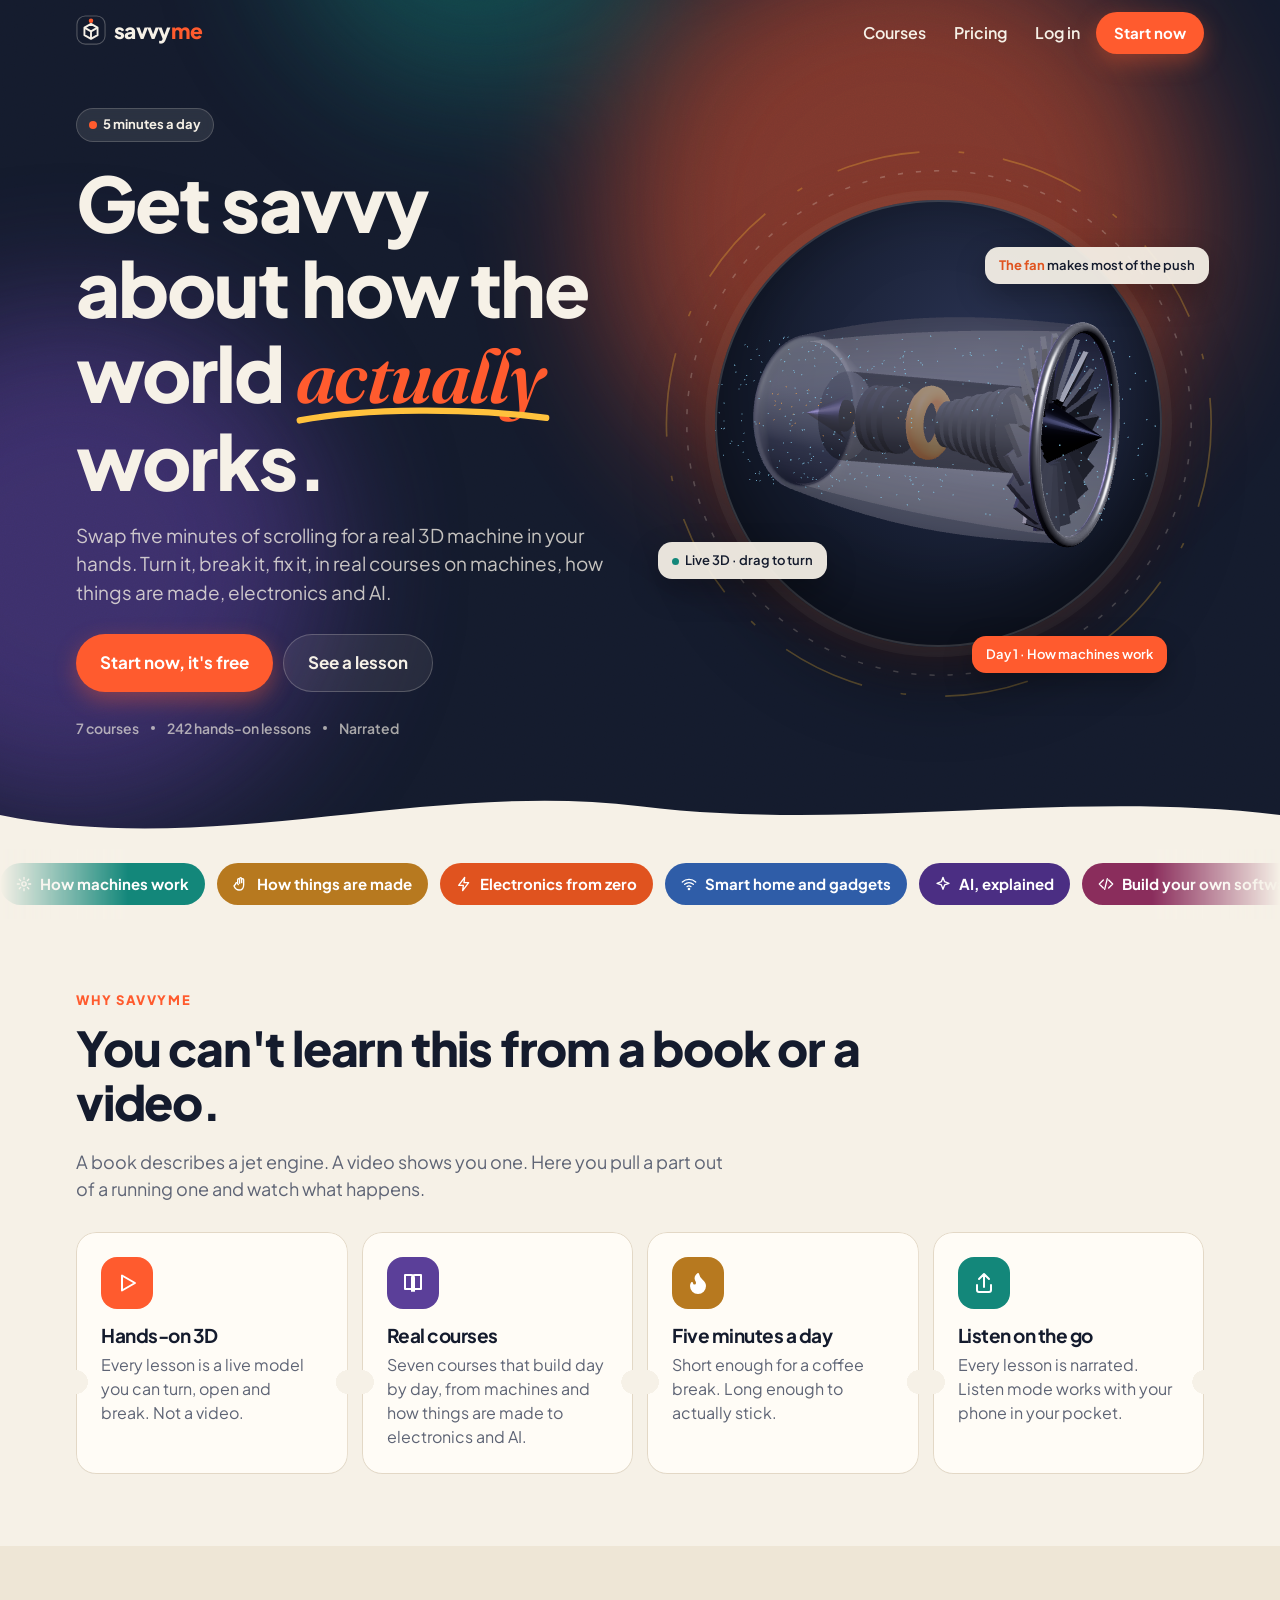
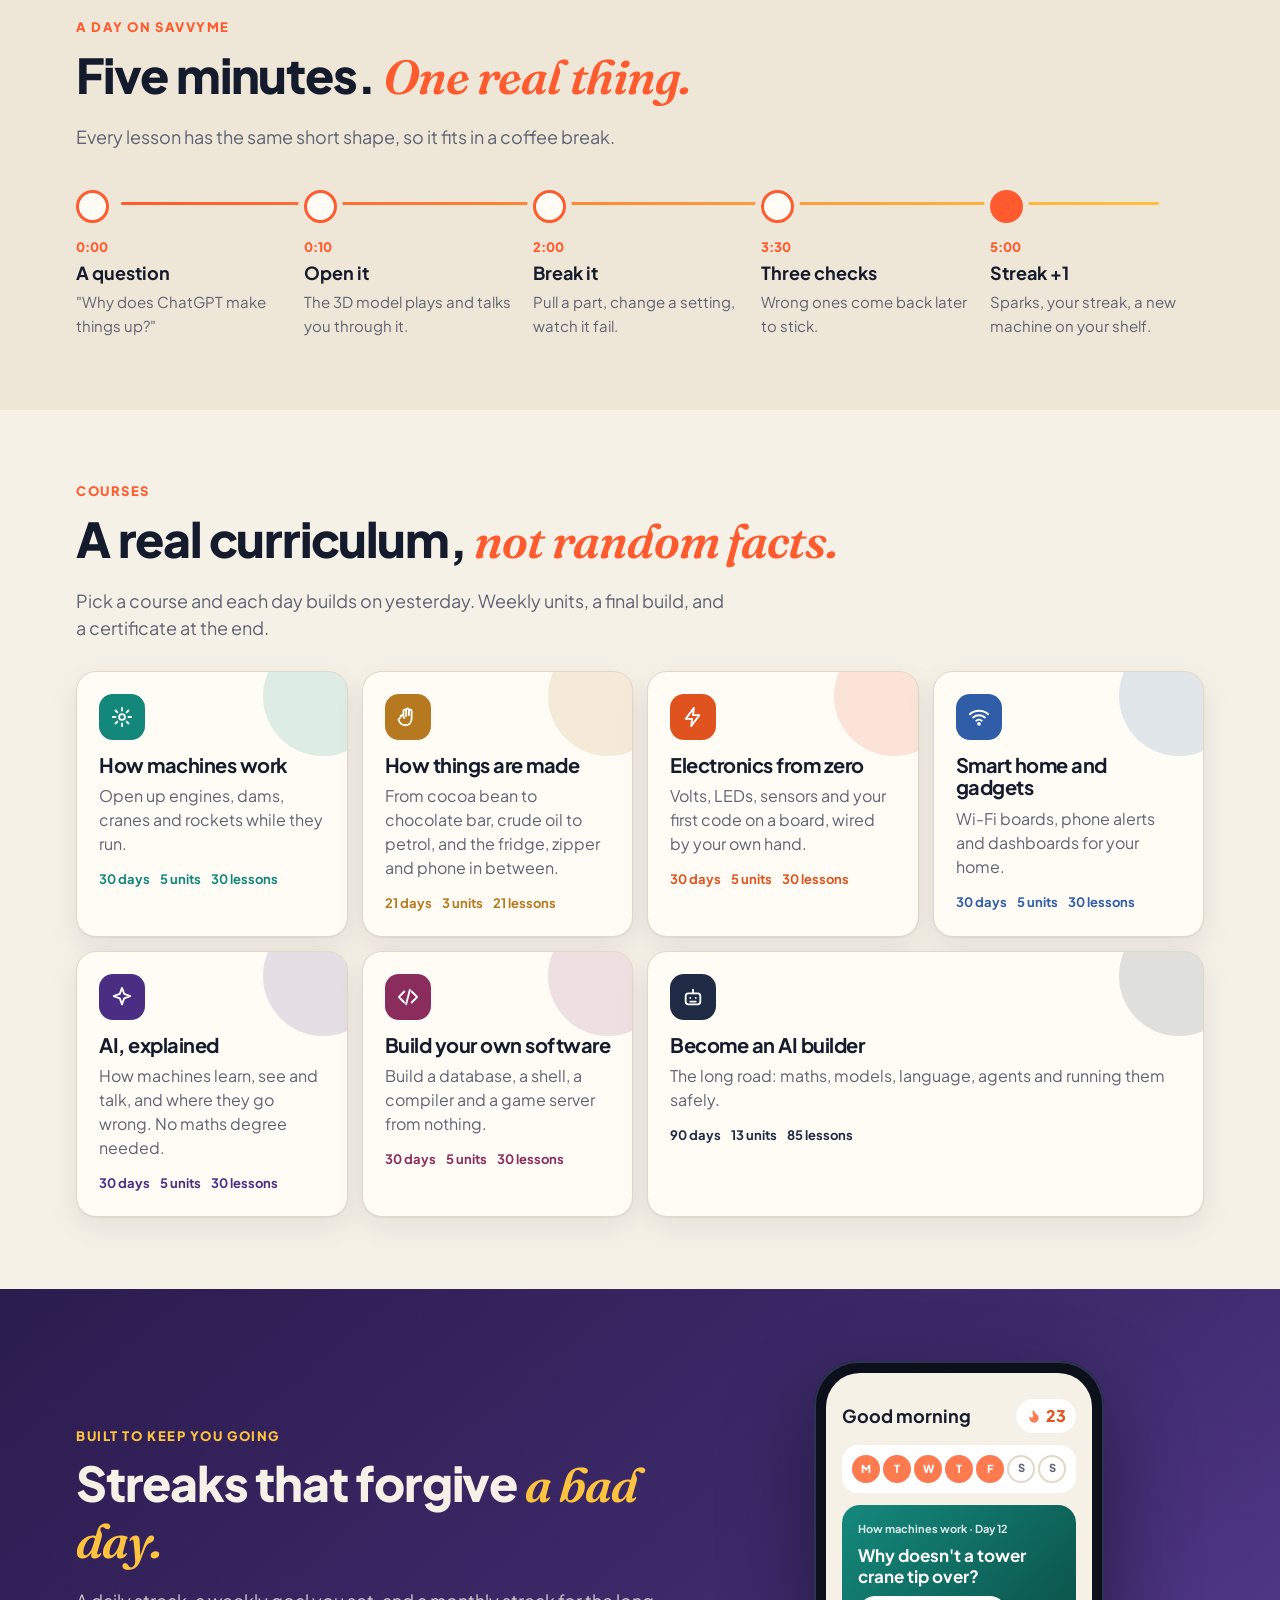
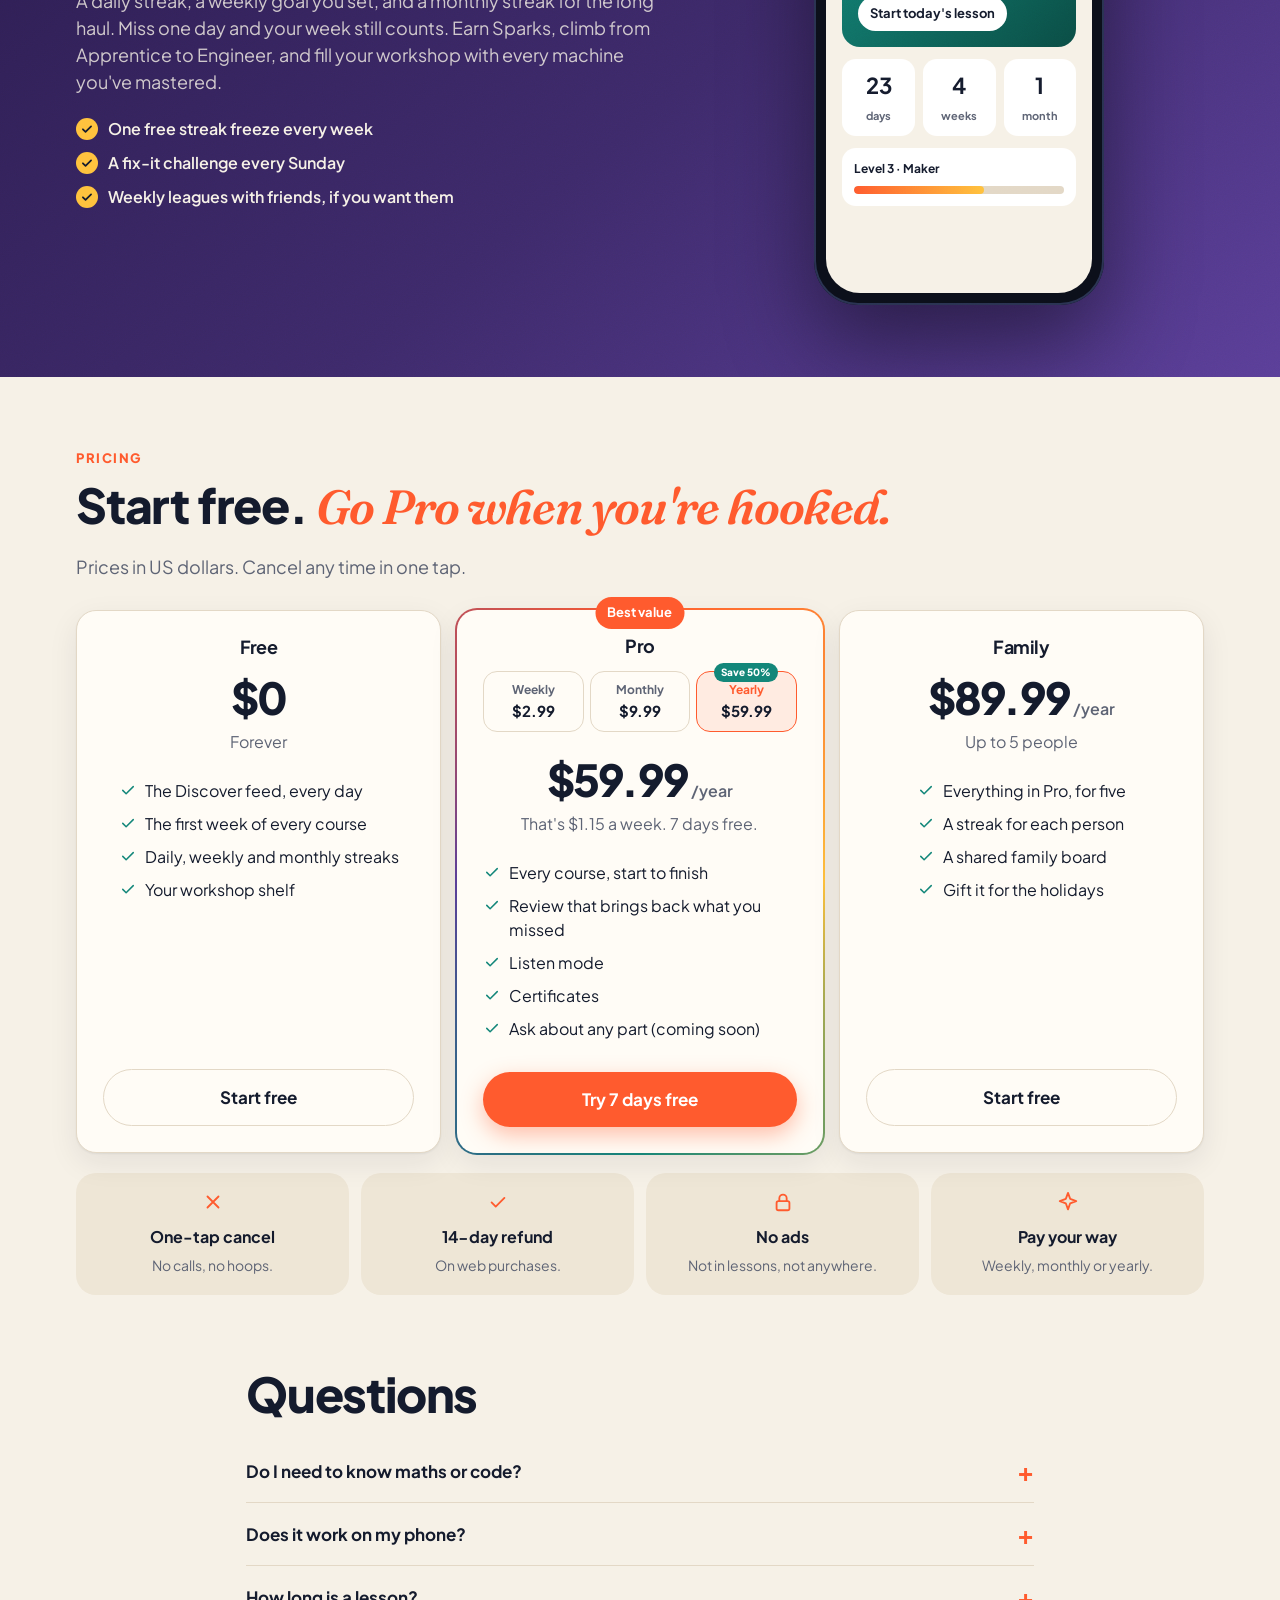
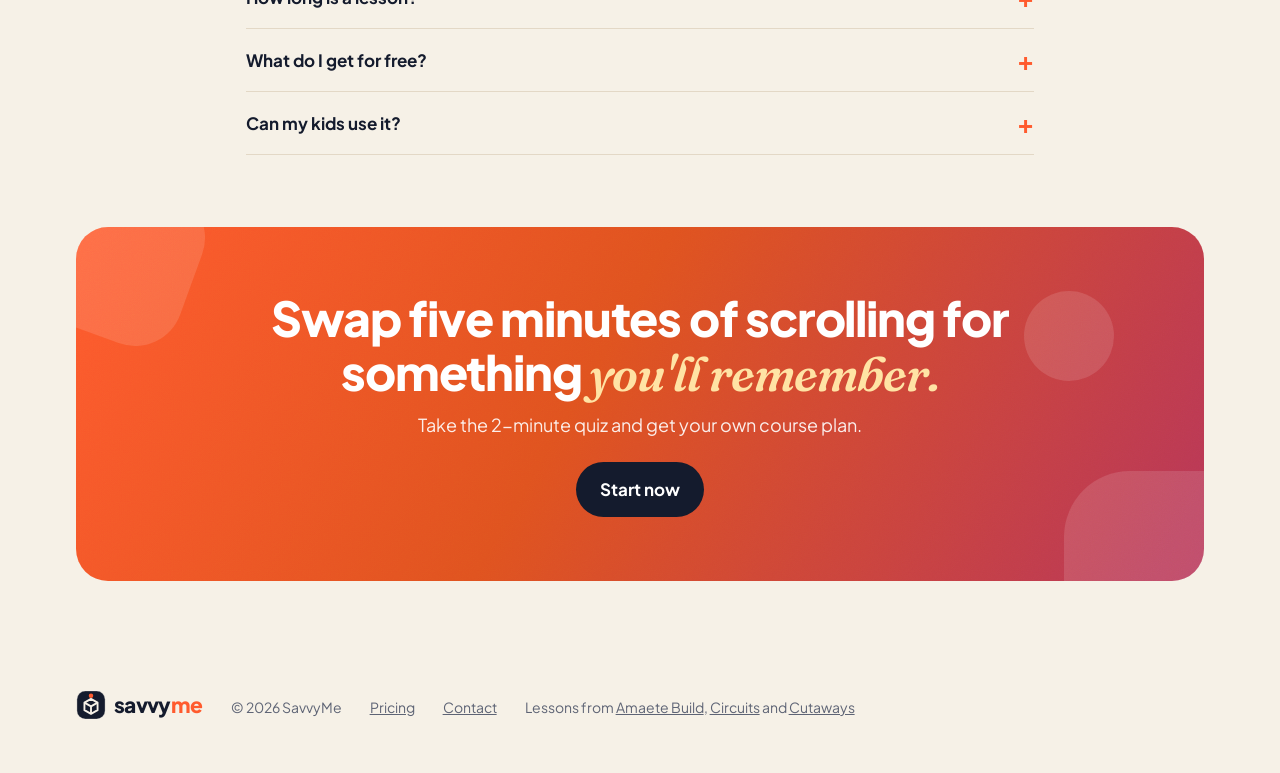
==== commit 579524d0: "Lead with machines and how things are made; US-first lesson picks Courses now open with How machines" ====
--- a/index.html
+++ b/index.html
@@ -4,9 +4,9 @@
 <meta charset="utf-8">
 <meta name="viewport" content="width=device-width, initial-scale=1, viewport-fit=cover">
 <title>SavvyMe: get savvy in 5 minutes a day</title>
-<meta name="description" content="Swap scrolling for 5 minutes a day with a real 3D machine in your hands. Courses on AI, electronics, machines and how things are made. Turn it, break it, fix it.">
+<meta name="description" content="Swap scrolling for 5 minutes a day with a real 3D machine in your hands. Courses on how machines work, how things are made, electronics and AI. Turn it, break it, fix it.">
 <meta property="og:title" content="SavvyMe: get savvy in 5 minutes a day">
-<meta property="og:description" content="Hands-on 3D lessons on AI, electronics and machines. Turn it, break it, fix it.">
+<meta property="og:description" content="Hands-on 3D lessons on machines, how things are made, electronics and AI. Turn it, break it, fix it.">
 <meta name="theme-color" content="#141B2D">
 <link rel="icon" href="favicon.svg" type="image/svg+xml">
 <link rel="manifest" href="site.webmanifest">
@@ -27,9 +27,9 @@
     <div class="htext">
       <span class="chip glass rv" style="--d:0"><i class="dot"></i> 5 minutes a day</span>
       <h1 class="rv" style="--d:1">Get savvy about how the world <span class="serif hl">actually<svg viewBox="0 0 220 18" preserveAspectRatio="none"><path d="M3 13 C 60 3, 150 3, 217 11"/></svg></span> works.</h1>
-      <p class="lead rv" style="--d:2">Swap five minutes of scrolling for a real 3D machine in your hands. Turn it, break it, fix it, in real courses on AI, electronics and how things work.</p>
+      <p class="lead rv" style="--d:2">Swap five minutes of scrolling for a real 3D machine in your hands. Turn it, break it, fix it, in real courses on machines, how things are made, electronics and AI.</p>
       <div class="ctas rv" style="--d:3"><a class="btn primary go" href="#">Start now, it's free</a><a class="btn glassbtn" href="#day">See a lesson</a></div>
-      <div class="proof rv" style="--d:4"><span>7 courses</span><i></i><span>248 hands-on lessons</span><i></i><span>Narrated</span></div>
+      <div class="proof rv" style="--d:4"><span>7 courses</span><i></i><span>242 hands-on lessons</span><i></i><span>Narrated</span></div>
     </div>
     <div class="porthole rv s" style="--d:2">
       <svg class="orbit" viewBox="0 0 200 200"><circle cx="100" cy="100" r="97"/></svg>
--- a/home.css
+++ b/home.css
@@ -156,7 +156,15 @@
 /* ---- pricing ---- */
 .prices { display: grid; grid-template-columns: repeat(3, 1fr); gap: 16px; align-items: stretch; }
 @media (max-width: 900px) { .prices { grid-template-columns: 1fr; max-width: 440px; margin: 0 auto; } .price.best { order: -1; margin-top: 10px; } }
-.price { padding: 26px; display: flex; flex-direction: column; position: relative; transition: transform .45s var(--spring); }
+.price { padding: 26px; display: flex; flex-direction: column; align-items: center; text-align: center; position: relative; transition: transform .45s var(--spring); }
+.price ul { align-self: center; text-align: left; } .price .btn { align-self: stretch; }
+.bill { display: grid; grid-template-columns: repeat(3, 1fr); gap: 6px; width: 100%; margin: 8px 0 14px; }
+.bill button { position: relative; border: 1.5px solid var(--line); background: transparent; border-radius: 14px; padding: 9px 4px 8px; cursor: pointer; display: grid; gap: 1px; transition: border-color .2s, background .25s, transform .3s var(--spring); }
+.bill button span { font-size: 12px; font-weight: 700; color: var(--muted); } .bill button b { font-size: 15px; }
+.bill button:hover { transform: translateY(-2px); }
+.bill button.on { border-color: var(--brand); background: color-mix(in srgb, var(--brand) 10%, transparent); }
+.bill button.on span { color: var(--brand); }
+.bill em { position: absolute; top: -9px; left: 50%; transform: translateX(-50%); font-style: normal; font-size: 10px; font-weight: 800; background: var(--teal); color: #fff; padding: 2px 7px; border-radius: 99px; white-space: nowrap; }
 .price:hover { transform: translateY(-6px); }
 .price.best { border: 0; background: var(--card); isolation: isolate; }
 .price.best::before { content: ''; position: absolute; inset: -2px; border-radius: calc(var(--r) + 2px); z-index: -2;
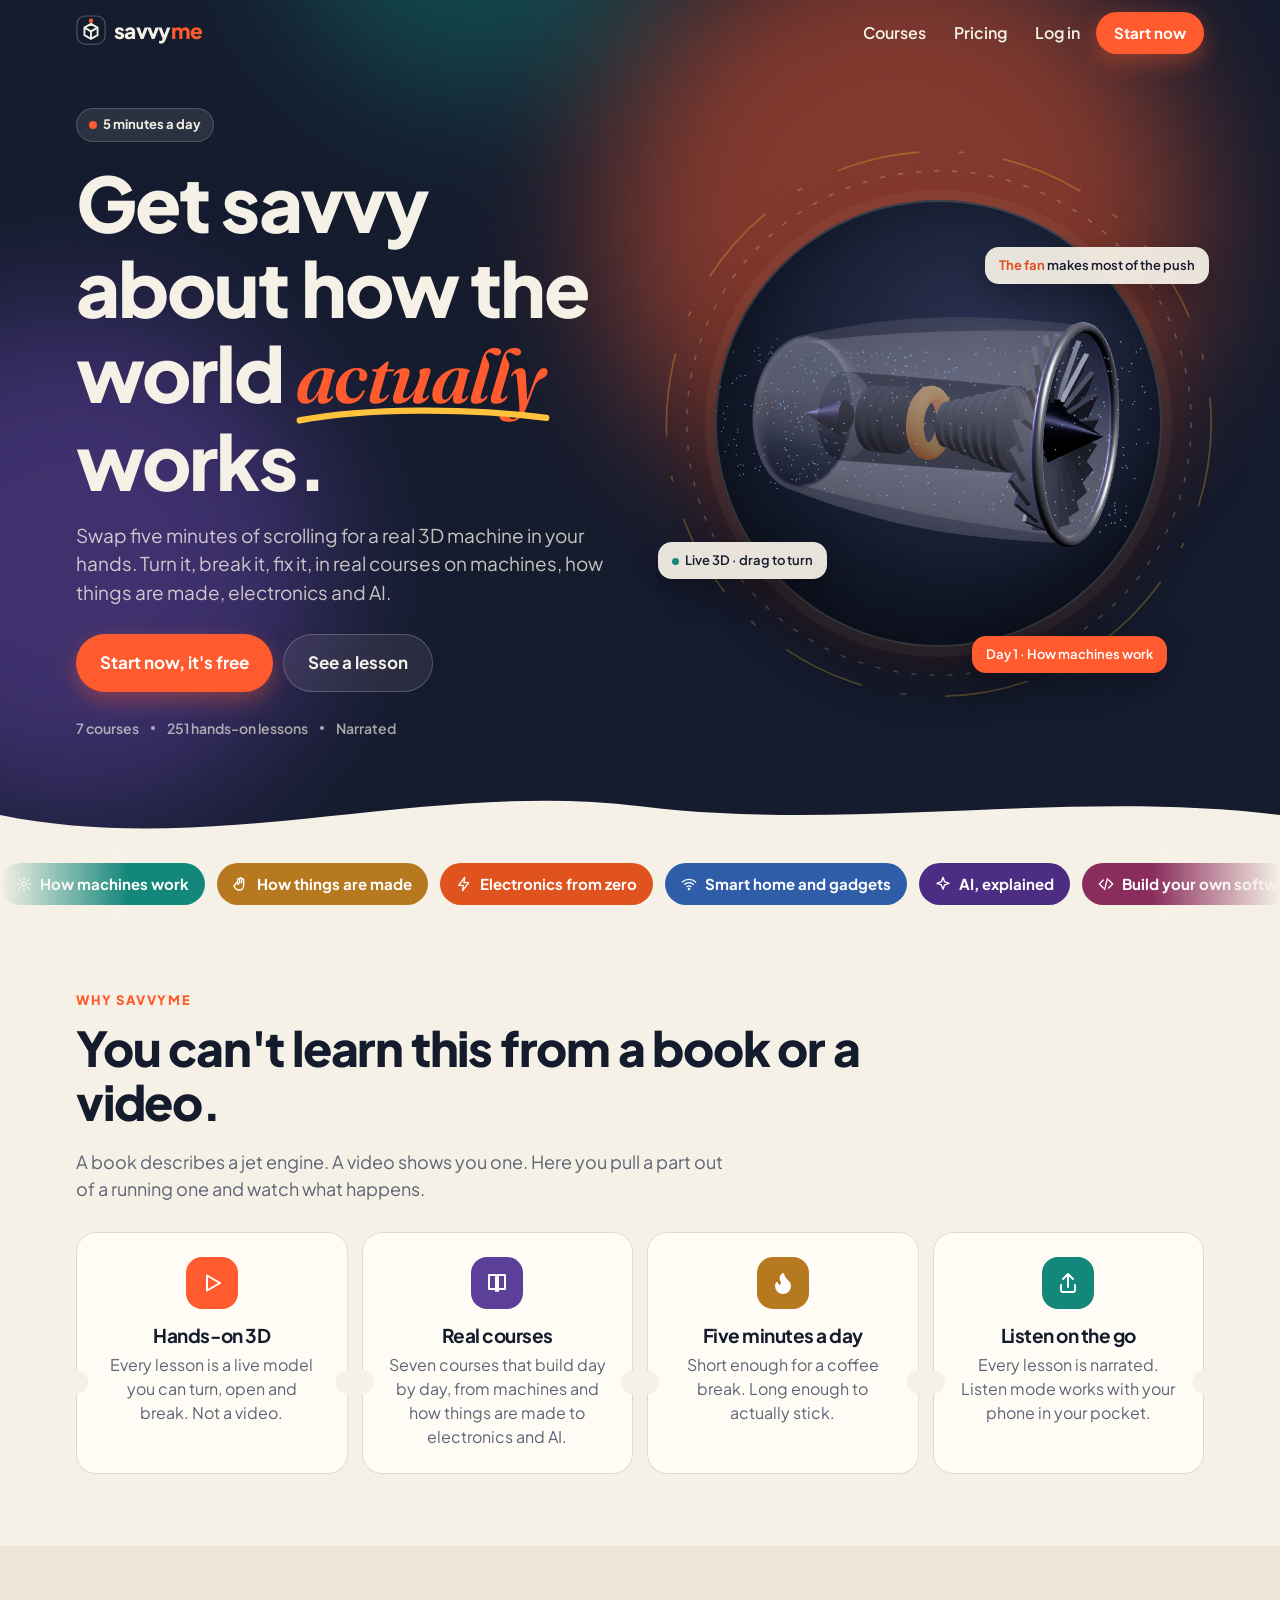
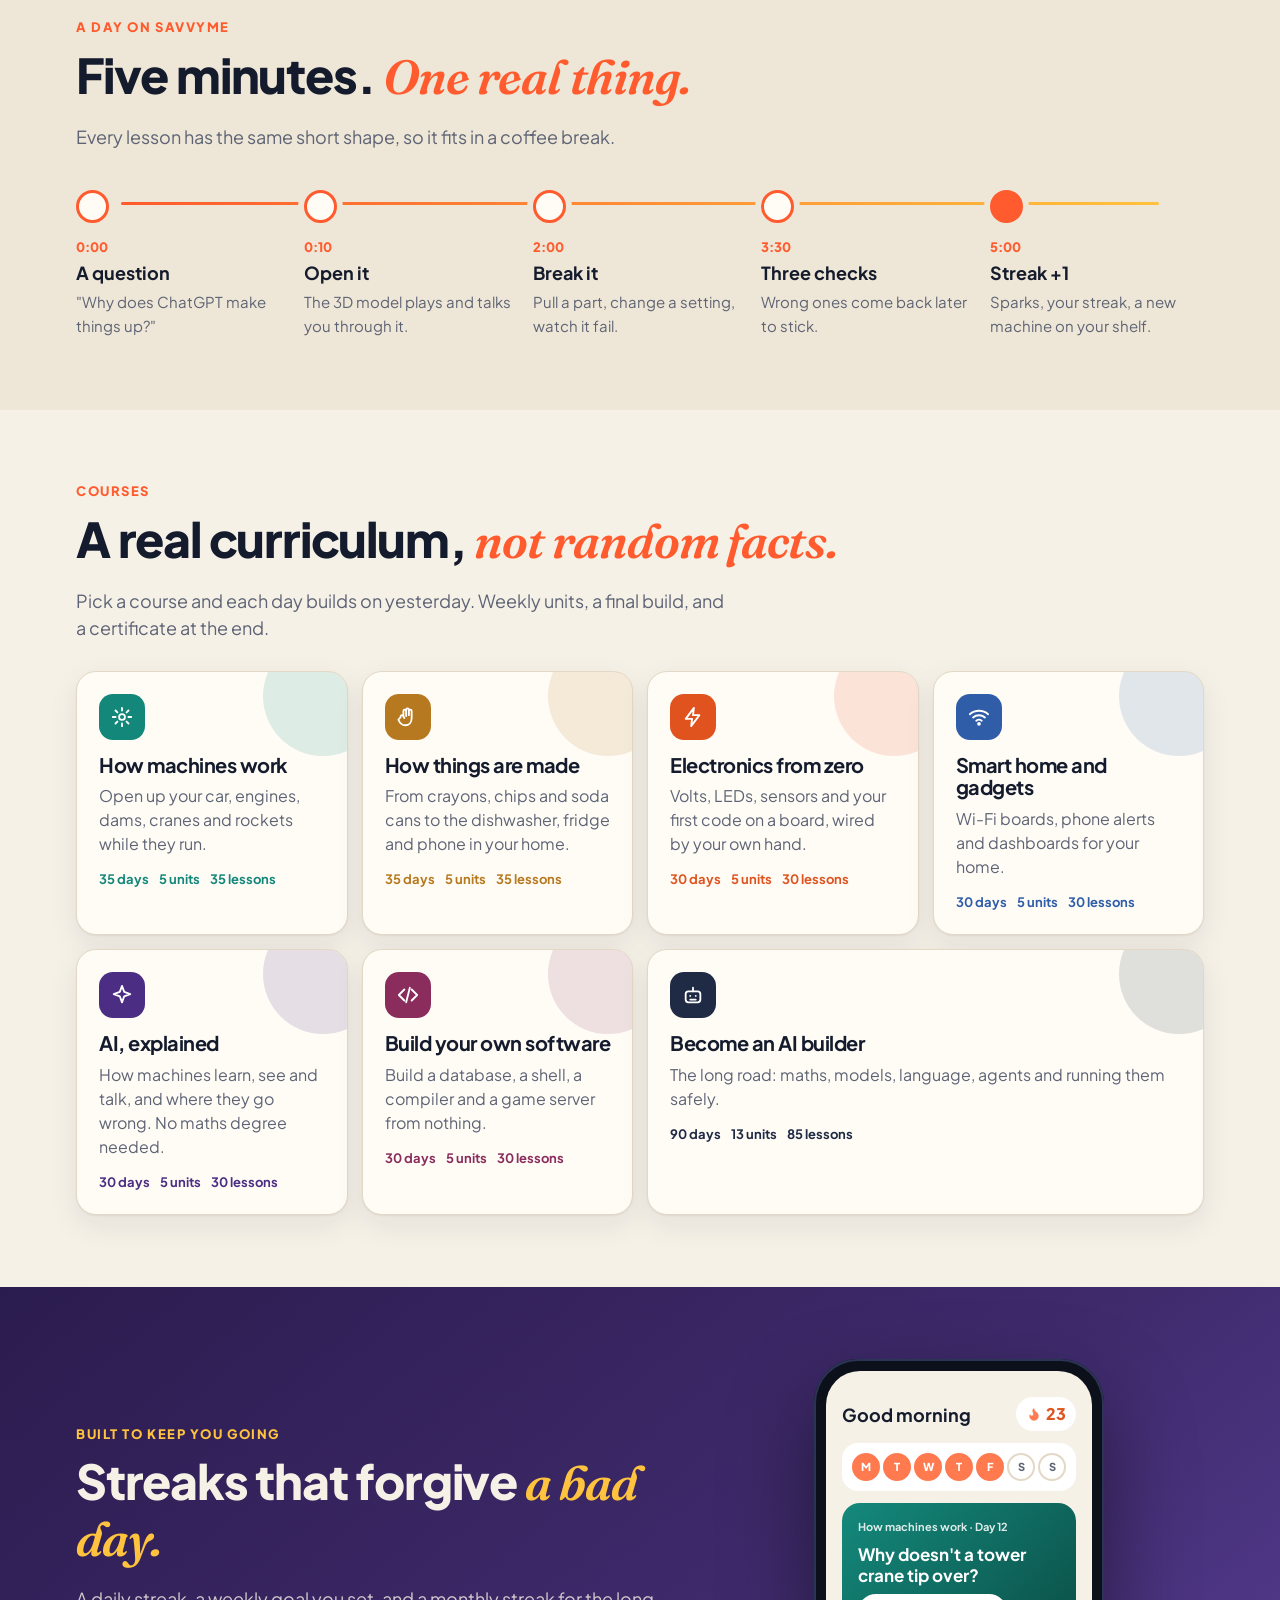
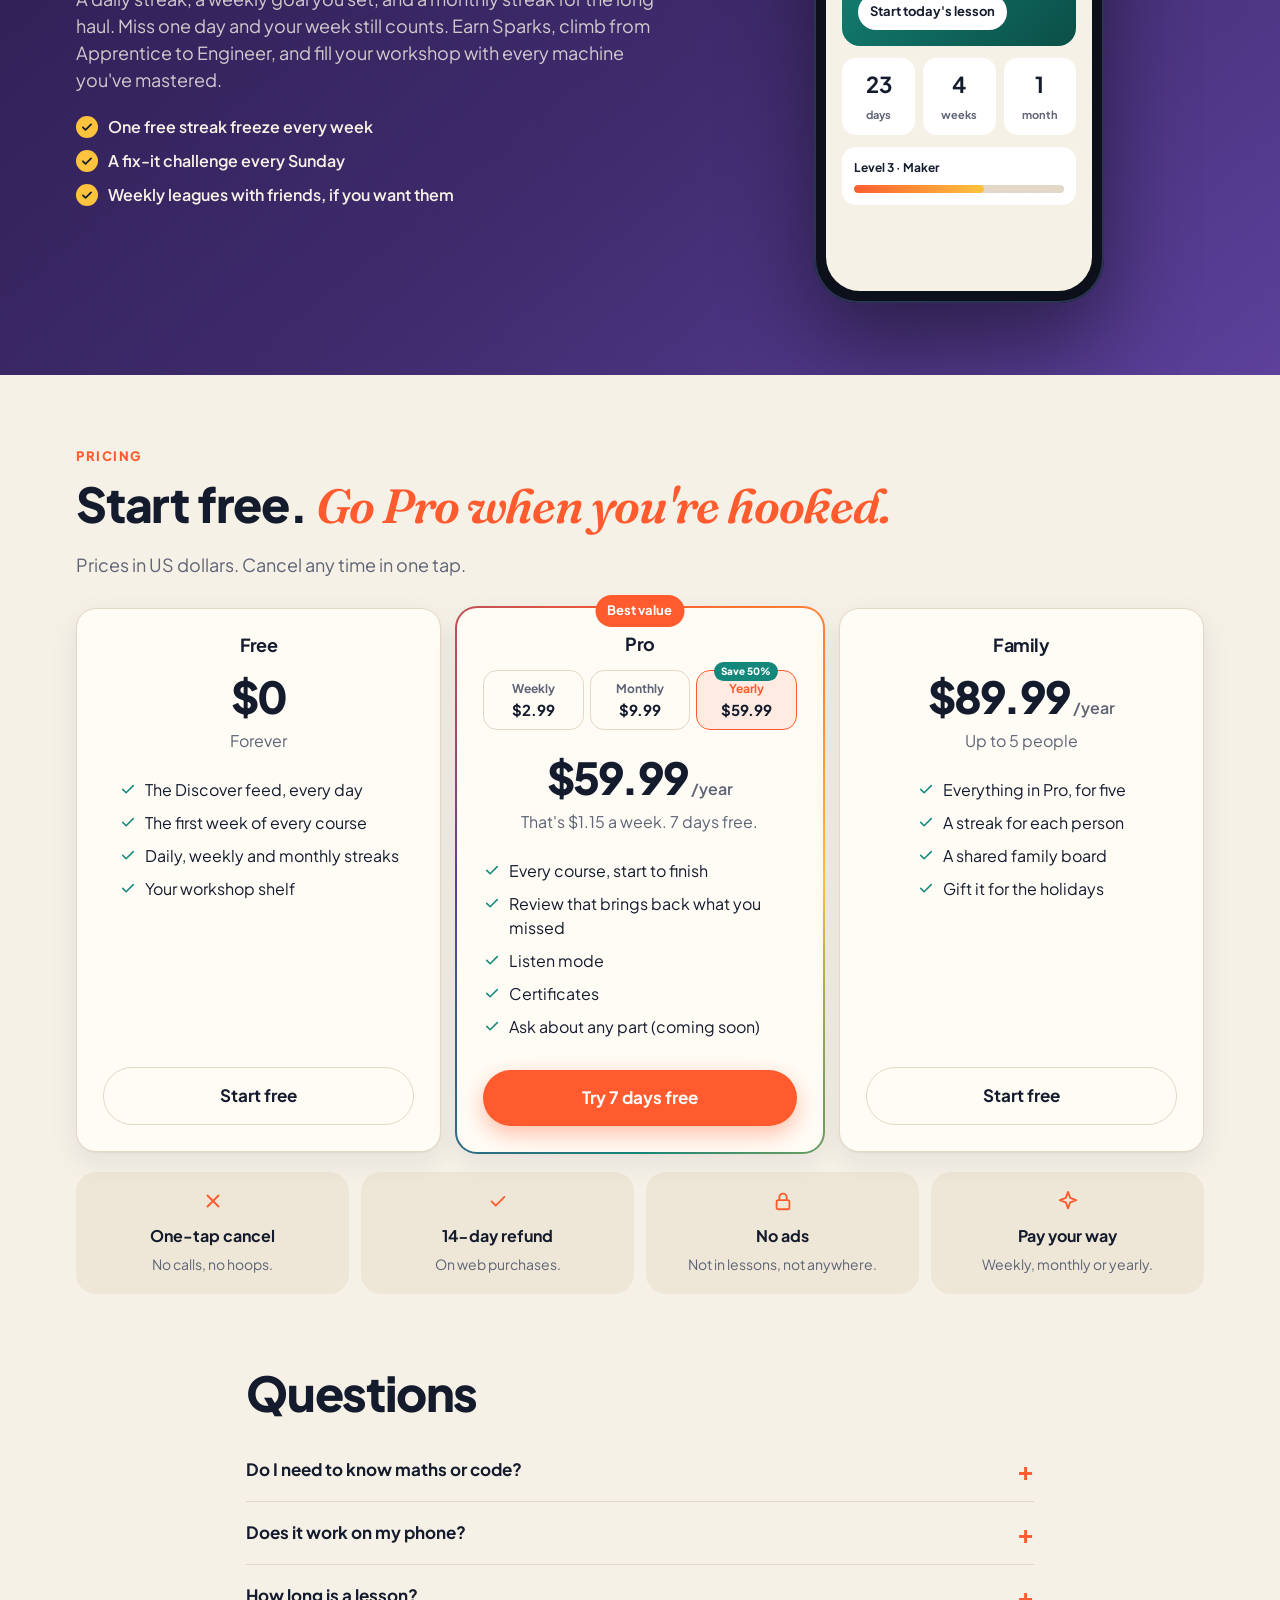
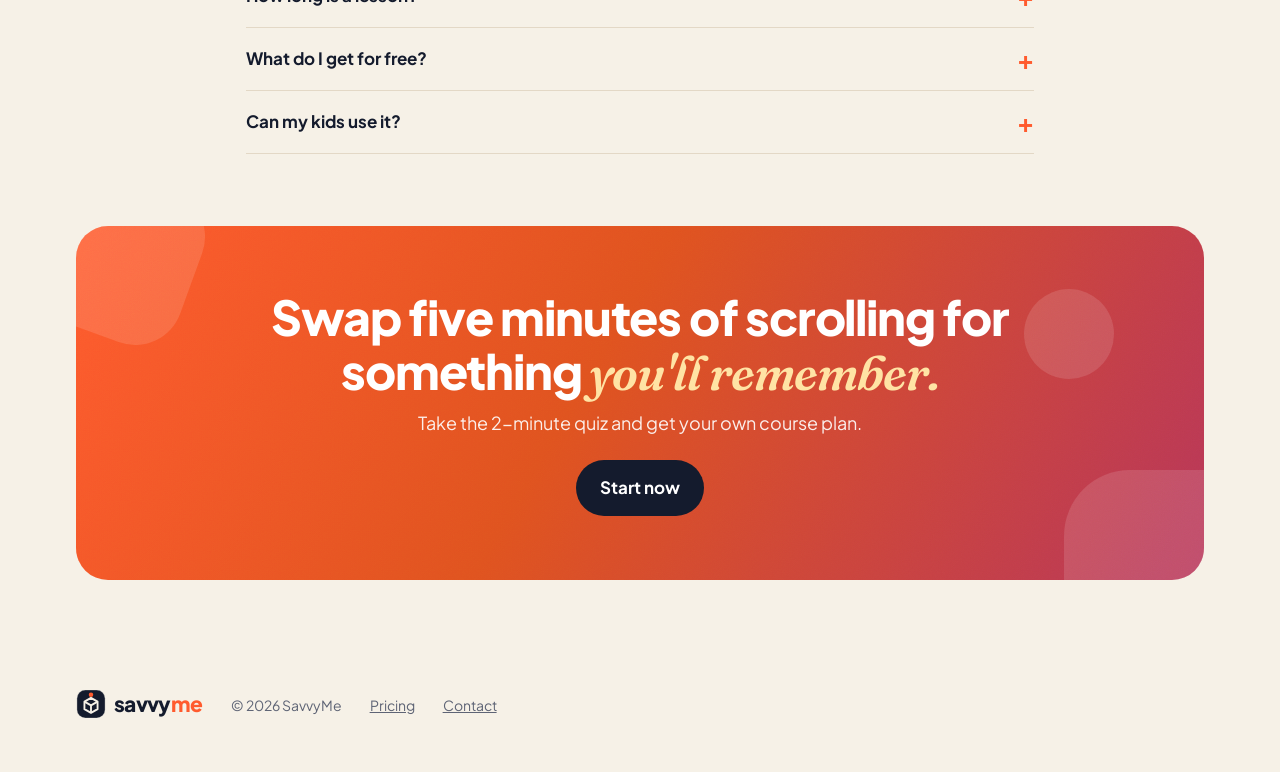
==== commit f4d6a601: "Share image, search tags, robots, sitemap and llms.txt; centred feature cards; footer credits remove" ====
--- a/index.html
+++ b/index.html
@@ -5,8 +5,22 @@
 <meta name="viewport" content="width=device-width, initial-scale=1, viewport-fit=cover">
 <title>SavvyMe: get savvy in 5 minutes a day</title>
 <meta name="description" content="Swap scrolling for 5 minutes a day with a real 3D machine in your hands. Courses on how machines work, how things are made, electronics and AI. Turn it, break it, fix it.">
+<link rel="canonical" href="https://savvyme.amaete.com/">
+<meta property="og:type" content="website">
+<meta property="og:site_name" content="SavvyMe">
+<meta property="og:url" content="https://savvyme.amaete.com/">
 <meta property="og:title" content="SavvyMe: get savvy in 5 minutes a day">
-<meta property="og:description" content="Hands-on 3D lessons on machines, how things are made, electronics and AI. Turn it, break it, fix it.">
+<meta property="og:description" content="Hands-on 3D lessons on how machines work, how things are made, electronics and AI. Turn it, break it, fix it.">
+<meta property="og:image" content="https://savvyme.amaete.com/og.png">
+<meta property="og:image:width" content="1200">
+<meta property="og:image:height" content="630">
+<meta property="og:image:alt" content="SavvyMe: get savvy about how the world actually works, with a live 3D jet engine">
+<meta name="twitter:card" content="summary_large_image">
+<meta name="twitter:title" content="SavvyMe: get savvy in 5 minutes a day">
+<meta name="twitter:description" content="Hands-on 3D lessons on how machines work, how things are made, electronics and AI. Turn it, break it, fix it.">
+<meta name="twitter:image" content="https://savvyme.amaete.com/og.png">
+<meta name="apple-mobile-web-app-title" content="SavvyMe">
+<script type="application/ld+json">{"@context": "https://schema.org", "@graph": [{"@type": "WebSite", "name": "SavvyMe", "url": "https://savvyme.amaete.com/"}, {"@type": "MobileApplication", "name": "SavvyMe", "operatingSystem": "Web, iOS, Android", "applicationCategory": "EducationalApplication", "url": "https://savvyme.amaete.com/app/", "description": "Five minutes a day with a live 3D machine: courses on how machines work, how things are made, electronics and AI.", "offers": {"@type": "Offer", "price": "0", "priceCurrency": "USD"}}]}</script>
 <meta name="theme-color" content="#141B2D">
 <link rel="icon" href="favicon.svg" type="image/svg+xml">
 <link rel="manifest" href="site.webmanifest">
@@ -29,7 +43,7 @@
       <h1 class="rv" style="--d:1">Get savvy about how the world <span class="serif hl">actually<svg viewBox="0 0 220 18" preserveAspectRatio="none"><path d="M3 13 C 60 3, 150 3, 217 11"/></svg></span> works.</h1>
       <p class="lead rv" style="--d:2">Swap five minutes of scrolling for a real 3D machine in your hands. Turn it, break it, fix it, in real courses on machines, how things are made, electronics and AI.</p>
       <div class="ctas rv" style="--d:3"><a class="btn primary go" href="#">Start now, it's free</a><a class="btn glassbtn" href="#day">See a lesson</a></div>
-      <div class="proof rv" style="--d:4"><span>7 courses</span><i></i><span>242 hands-on lessons</span><i></i><span>Narrated</span></div>
+      <div class="proof rv" style="--d:4"><span id="nCourses">7 courses</span><i></i><span id="nLessons">250+ hands-on lessons</span><i></i><span>Narrated</span></div>
     </div>
     <div class="porthole rv s" style="--d:2">
       <svg class="orbit" viewBox="0 0 200 200"><circle cx="100" cy="100" r="97"/></svg>
@@ -107,7 +121,7 @@
   <div class="final rv s"><div class="grain"></div><i class="b1"></i><i class="b2"></i><i class="b3"></i>
     <h2>Swap five minutes of scrolling for something <span class="serif">you'll remember.</span></h2><p>Take the 2-minute quiz and get your own course plan.</p><a class="btn go" href="#">Start now</a></div>
 </div></section>
-<footer><div class="wrap"><span id="flogo"></span><span>© 2026 SavvyMe</span><a href="#pricing">Pricing</a><a href="mailto:hello@savvymeapp.com">Contact</a><span>Lessons from <a href="https://build.amaete.com">Amaete Build</a>, <a href="https://circuits.amaete.com">Circuits</a> and <a href="https://cutaways.amaete.com">Cutaways</a></span></div></footer>
+<footer><div class="wrap"><span id="flogo"></span><span>© 2026 SavvyMe</span><a href="#pricing">Pricing</a><a href="mailto:hello@savvymeapp.com">Contact</a></div></footer>
 <script type="module" src="home.js"></script>
 </body>
 </html>
--- a/home.css
+++ b/home.css
@@ -79,12 +79,11 @@
 /* ---- features ---- */
 .grid4 { display: grid; grid-template-columns: repeat(4, 1fr); gap: 14px; }
 @media (max-width: 960px) { .grid4 { grid-template-columns: 1fr 1fr; } }
-.feat { padding: 24px; transition: transform .4s var(--spring), box-shadow .3s; }
+.feat { padding: 24px; text-align: center; transition: transform .4s var(--spring), box-shadow .3s; }
 .feat:hover { transform: translateY(-6px) rotate(-.4deg); box-shadow: 0 20px 40px rgba(20,27,45,.12); }
-.feat .ic { width: 52px; height: 52px; border-radius: 16px; display: grid; place-items: center; color: #fff; margin-bottom: 16px; transition: transform .5s var(--spring); }
+.feat .ic { width: 52px; height: 52px; border-radius: 16px; display: grid; place-items: center; color: #fff; margin: 0 auto 16px; transition: transform .5s var(--spring); }
 .feat:hover .ic { transform: rotate(-10deg) scale(1.1); }
 .feat h3 { font-size: 19px; } .feat p { margin: 0; color: var(--muted); }
-@media (max-width: 560px) { .feat { text-align: center; } .feat .ic { margin-left: auto; margin-right: auto; } }
 
 /* ---- timeline ---- */
 .dayband { background: var(--bg2); }
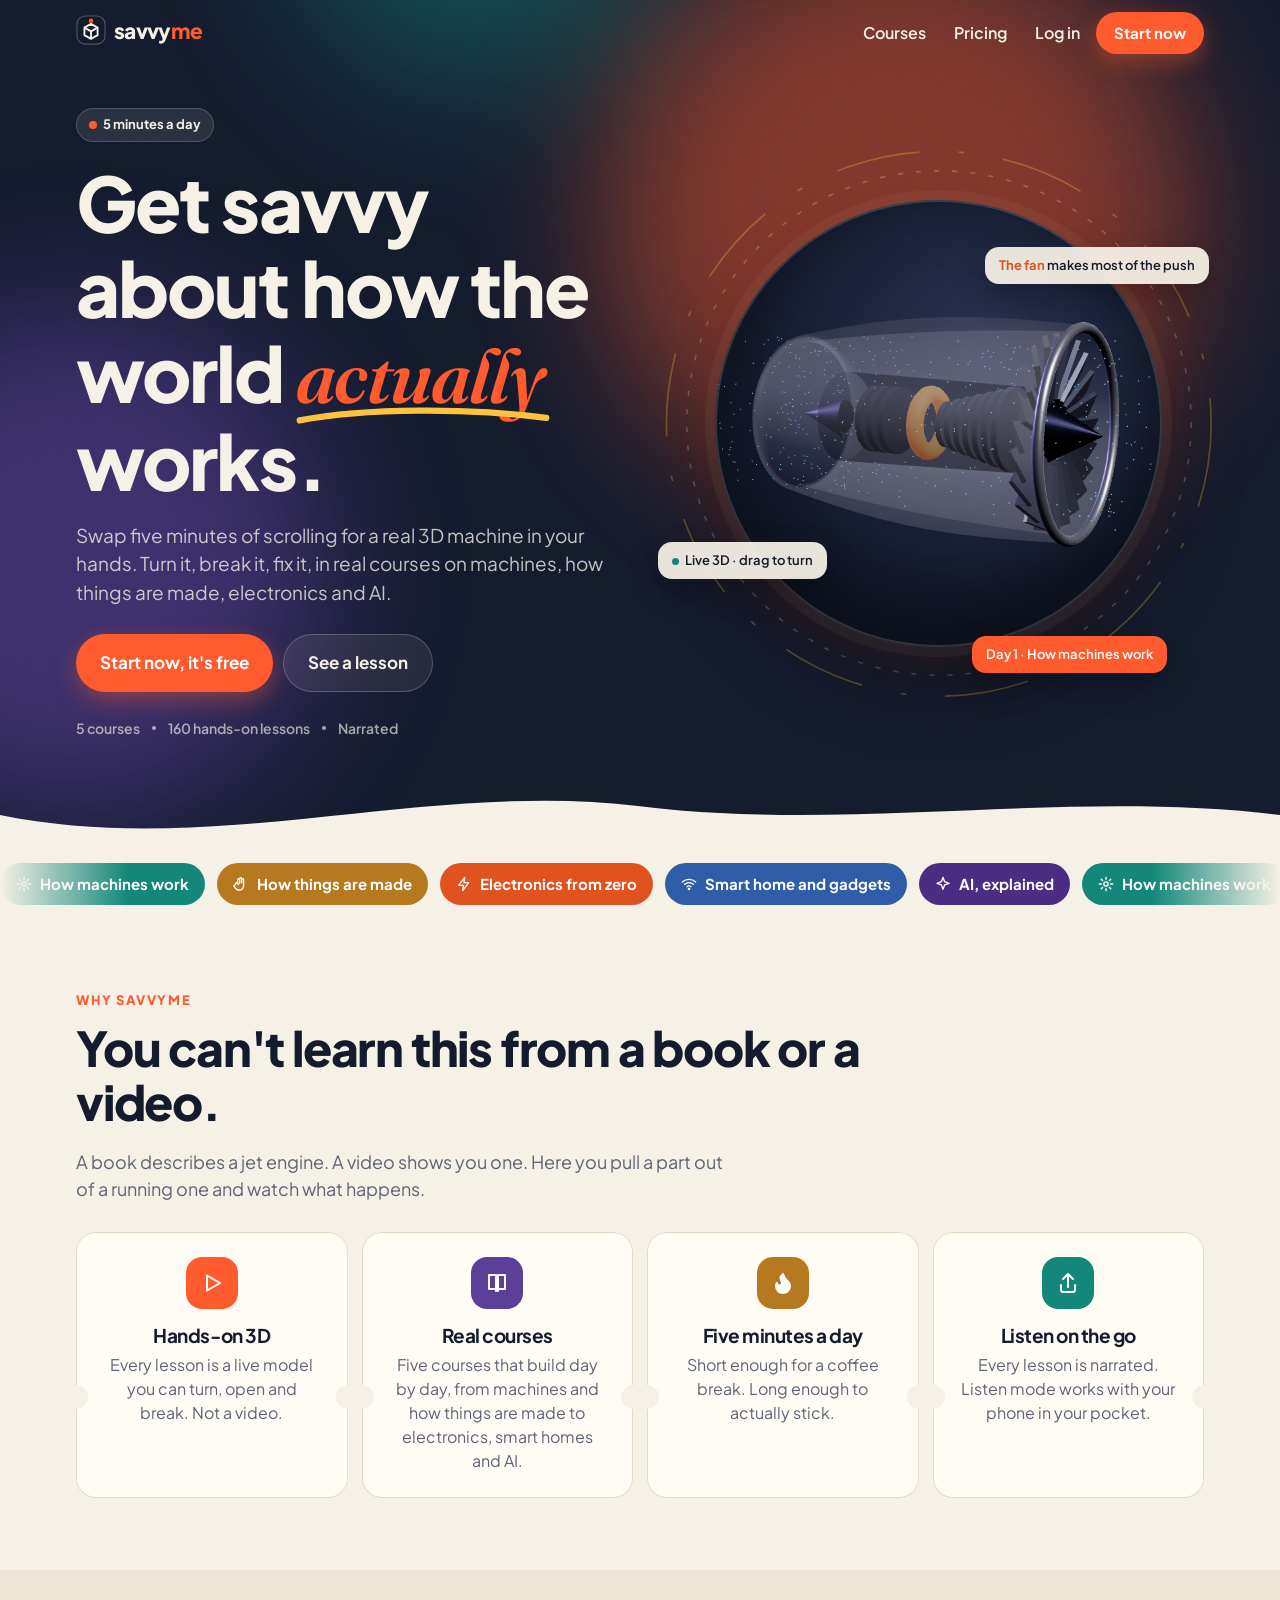
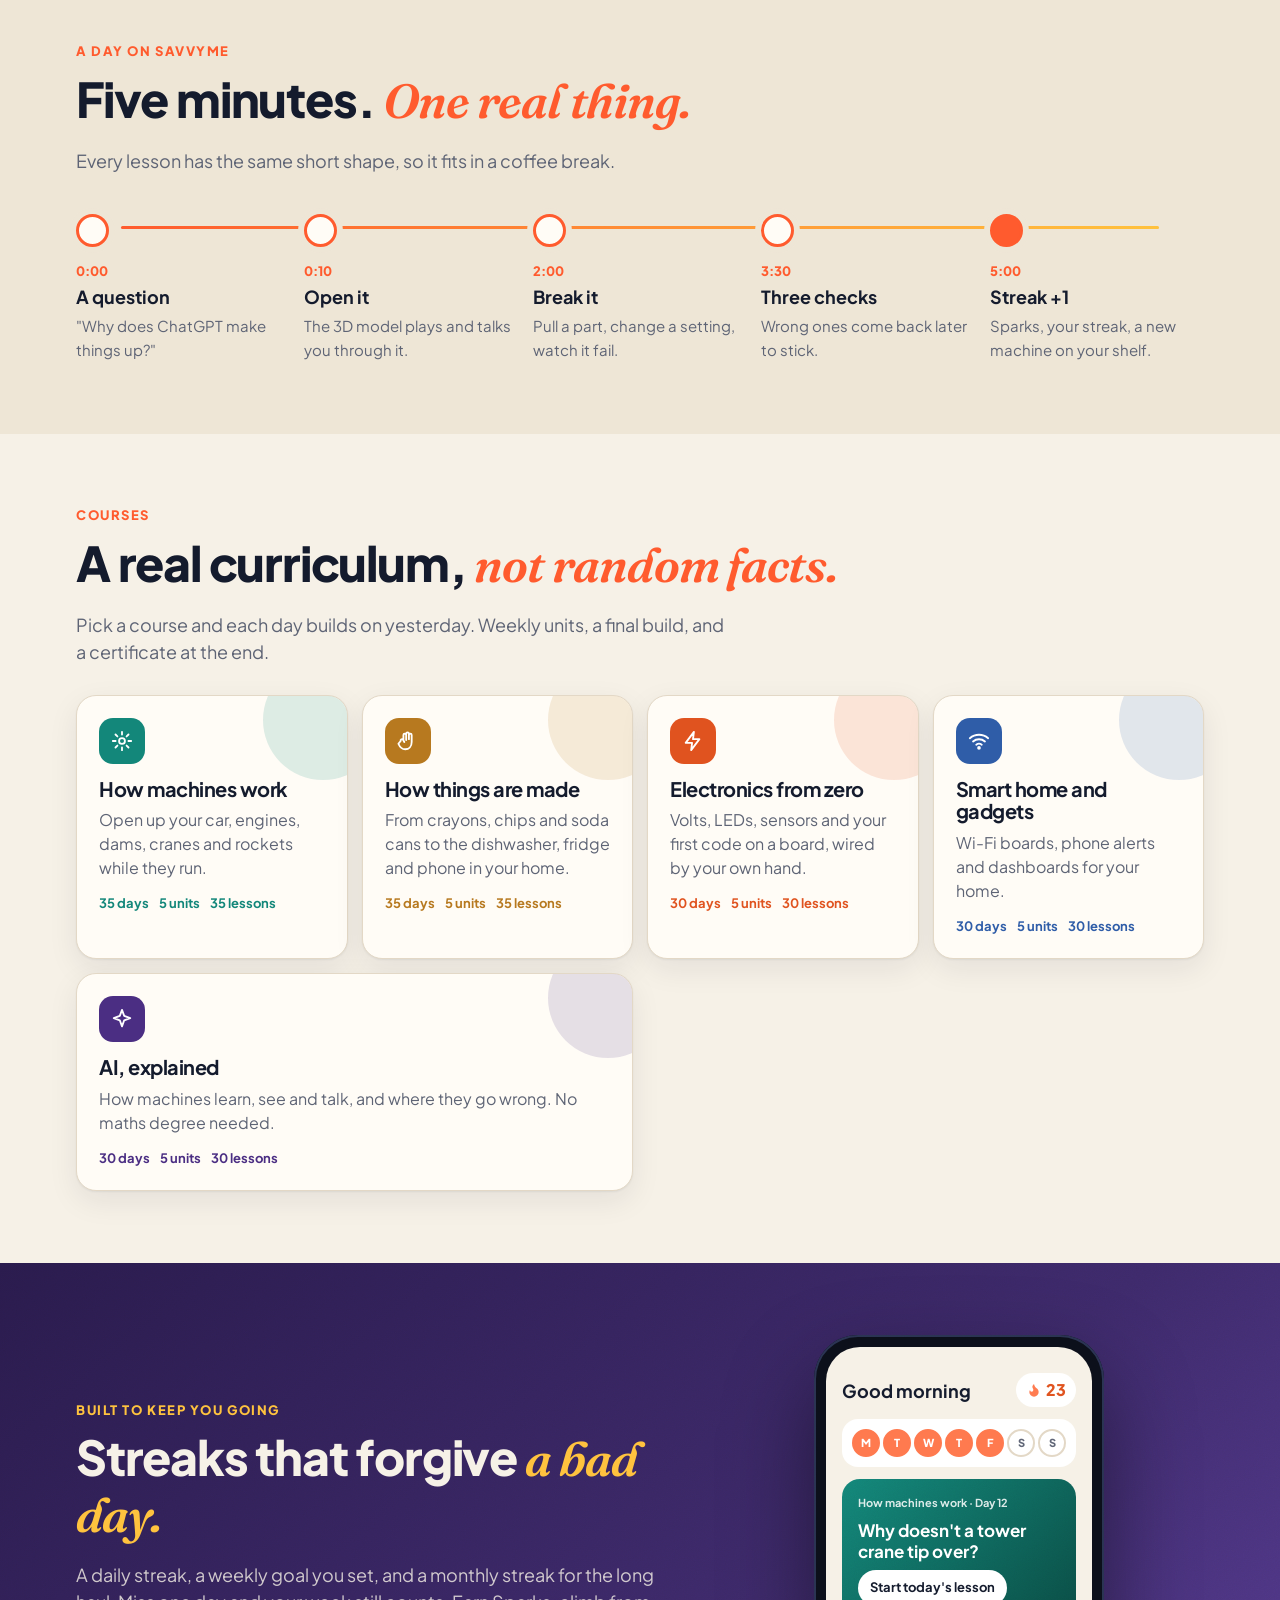
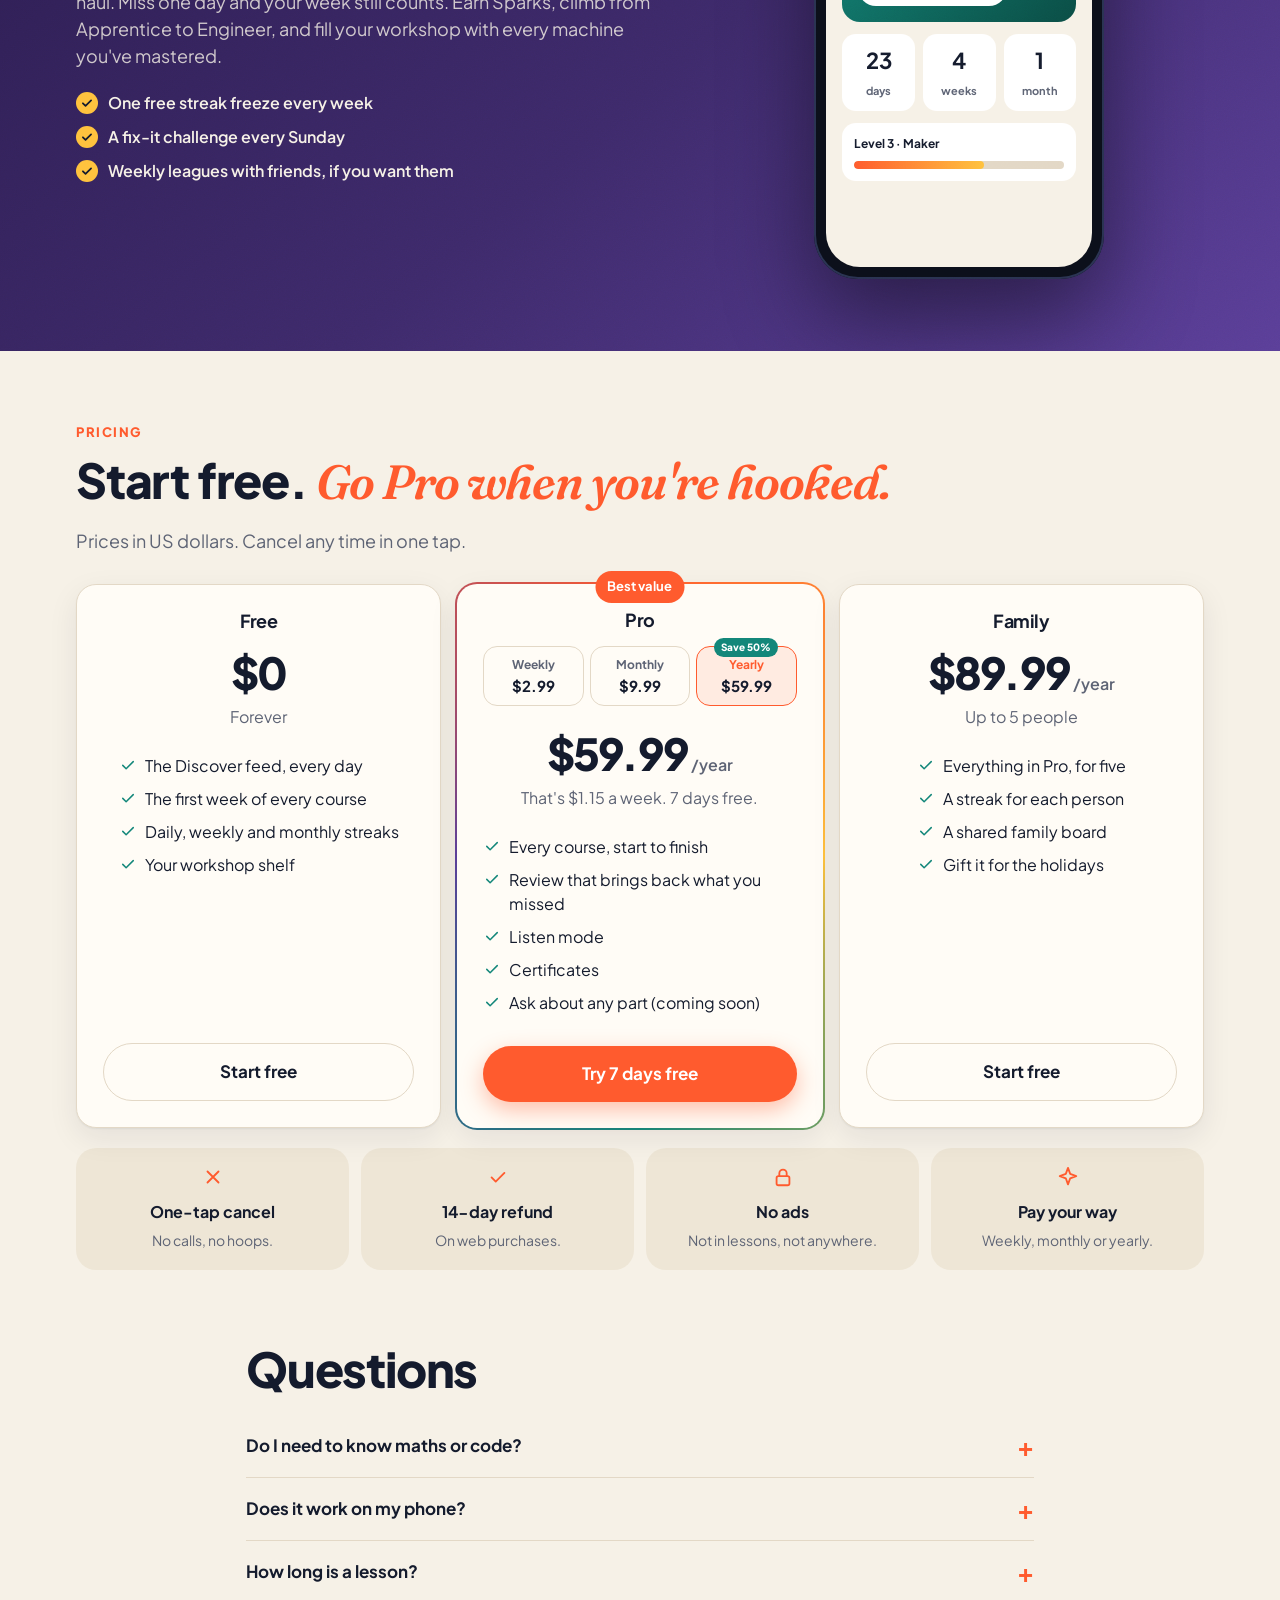
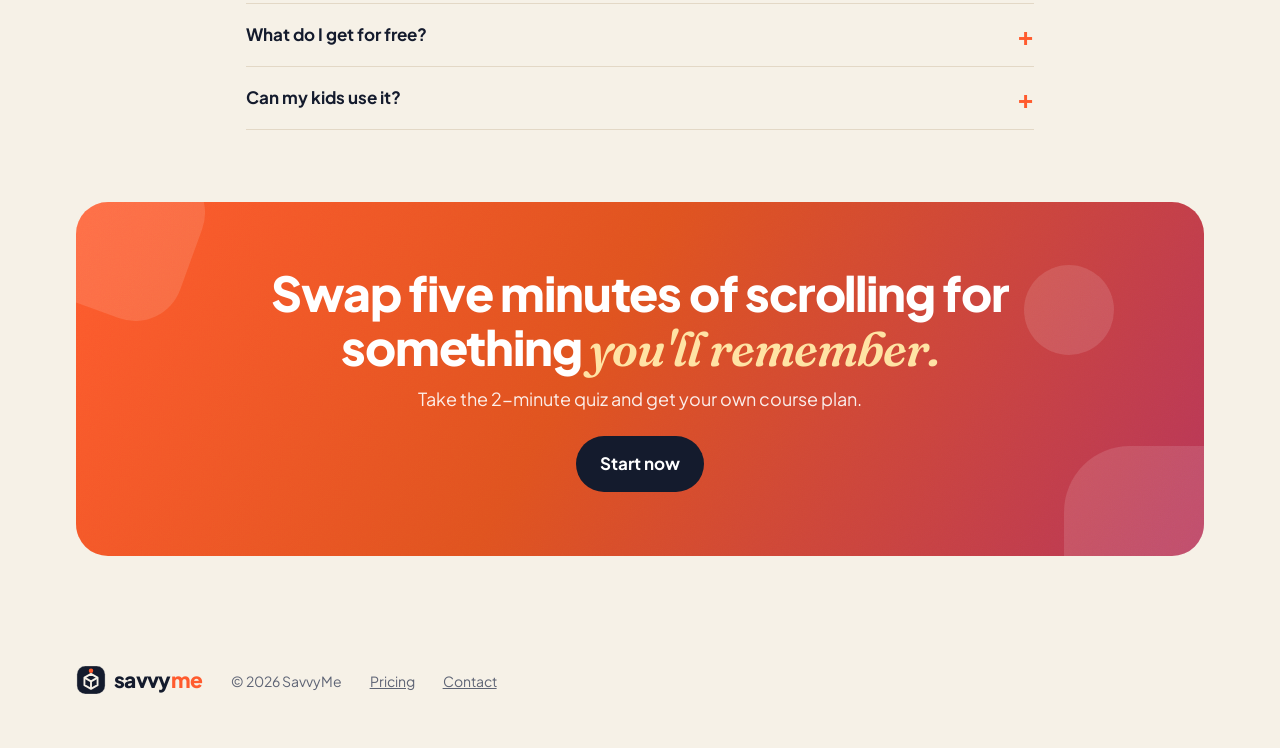
==== commit 6cf28dcb: "Five real-world courses: remove Become an AI builder and Build your own software Friday's Discover t" ====
--- a/index.html
+++ b/index.html
@@ -43,7 +43,7 @@
       <h1 class="rv" style="--d:1">Get savvy about how the world <span class="serif hl">actually<svg viewBox="0 0 220 18" preserveAspectRatio="none"><path d="M3 13 C 60 3, 150 3, 217 11"/></svg></span> works.</h1>
       <p class="lead rv" style="--d:2">Swap five minutes of scrolling for a real 3D machine in your hands. Turn it, break it, fix it, in real courses on machines, how things are made, electronics and AI.</p>
       <div class="ctas rv" style="--d:3"><a class="btn primary go" href="#">Start now, it's free</a><a class="btn glassbtn" href="#day">See a lesson</a></div>
-      <div class="proof rv" style="--d:4"><span id="nCourses">7 courses</span><i></i><span id="nLessons">250+ hands-on lessons</span><i></i><span>Narrated</span></div>
+      <div class="proof rv" style="--d:4"><span id="nCourses">5 courses</span><i></i><span id="nLessons">250+ hands-on lessons</span><i></i><span>Narrated</span></div>
     </div>
     <div class="porthole rv s" style="--d:2">
       <svg class="orbit" viewBox="0 0 200 200"><circle cx="100" cy="100" r="97"/></svg>
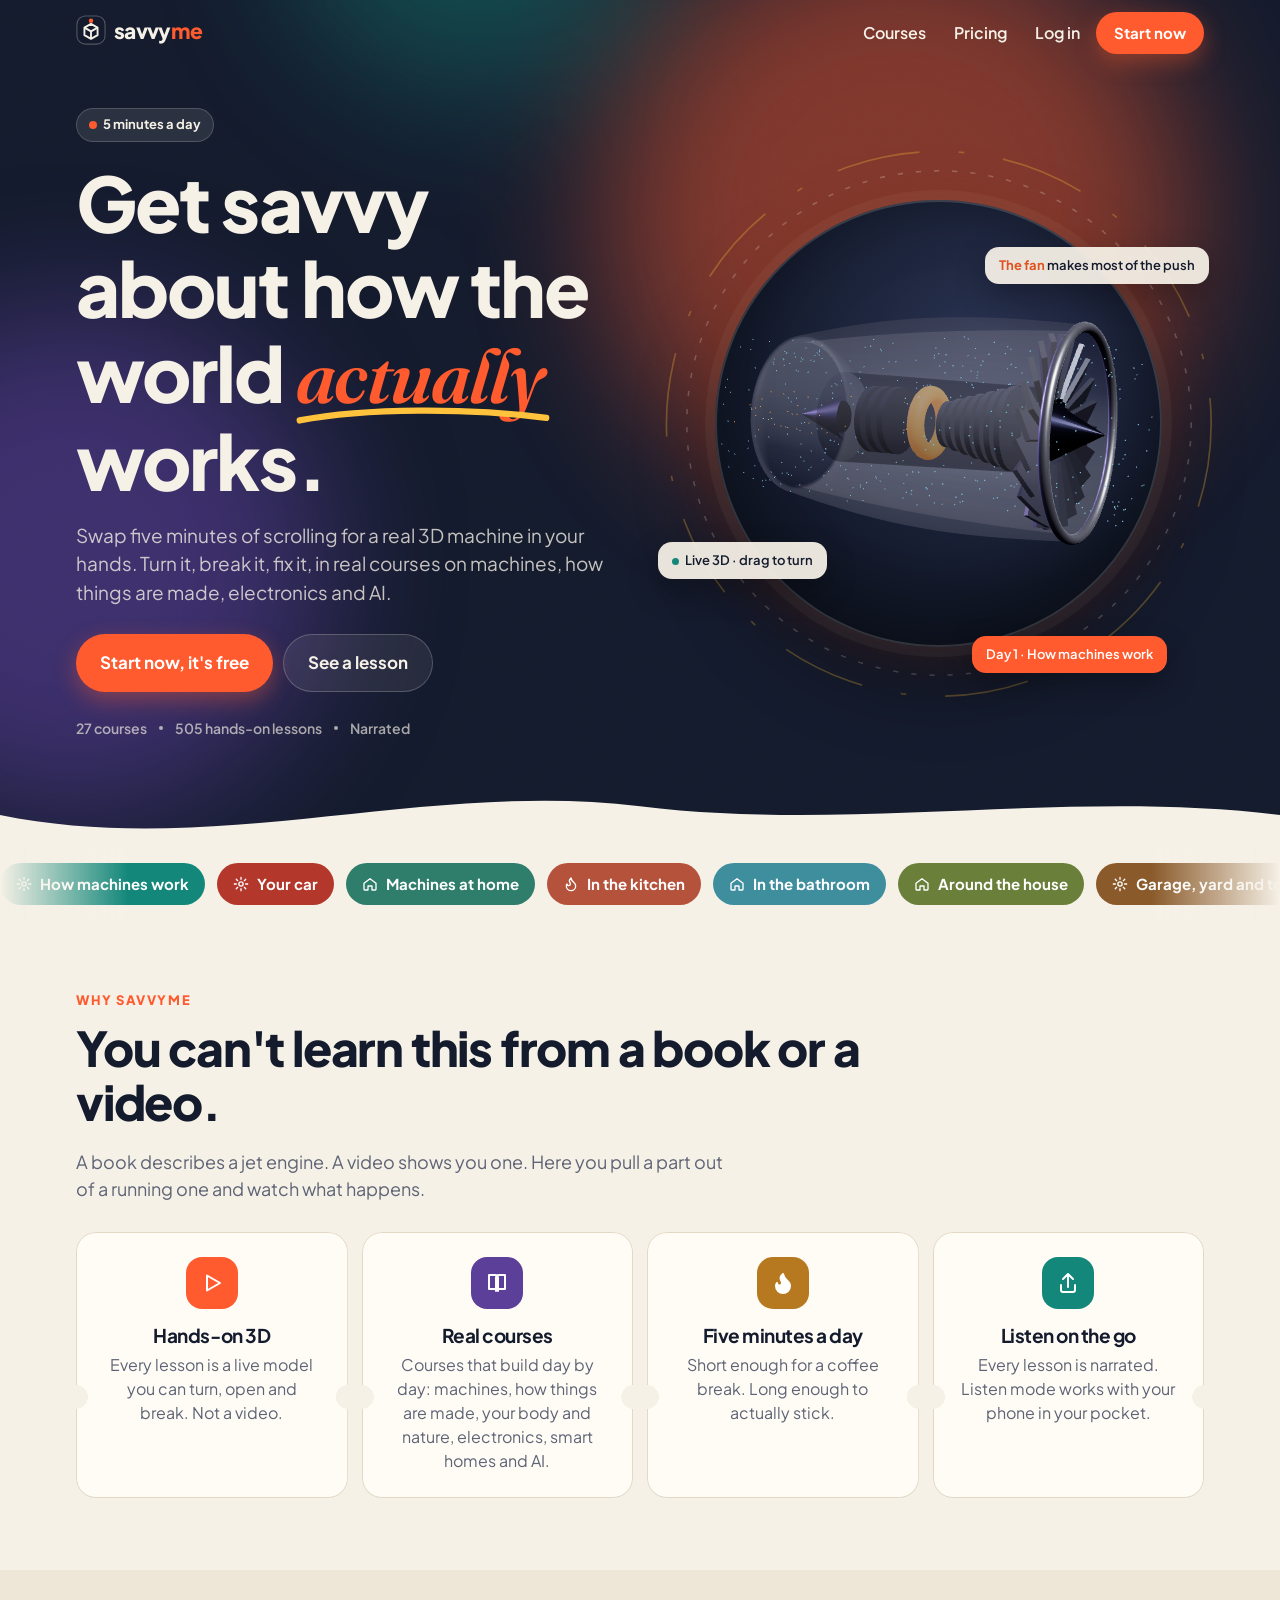
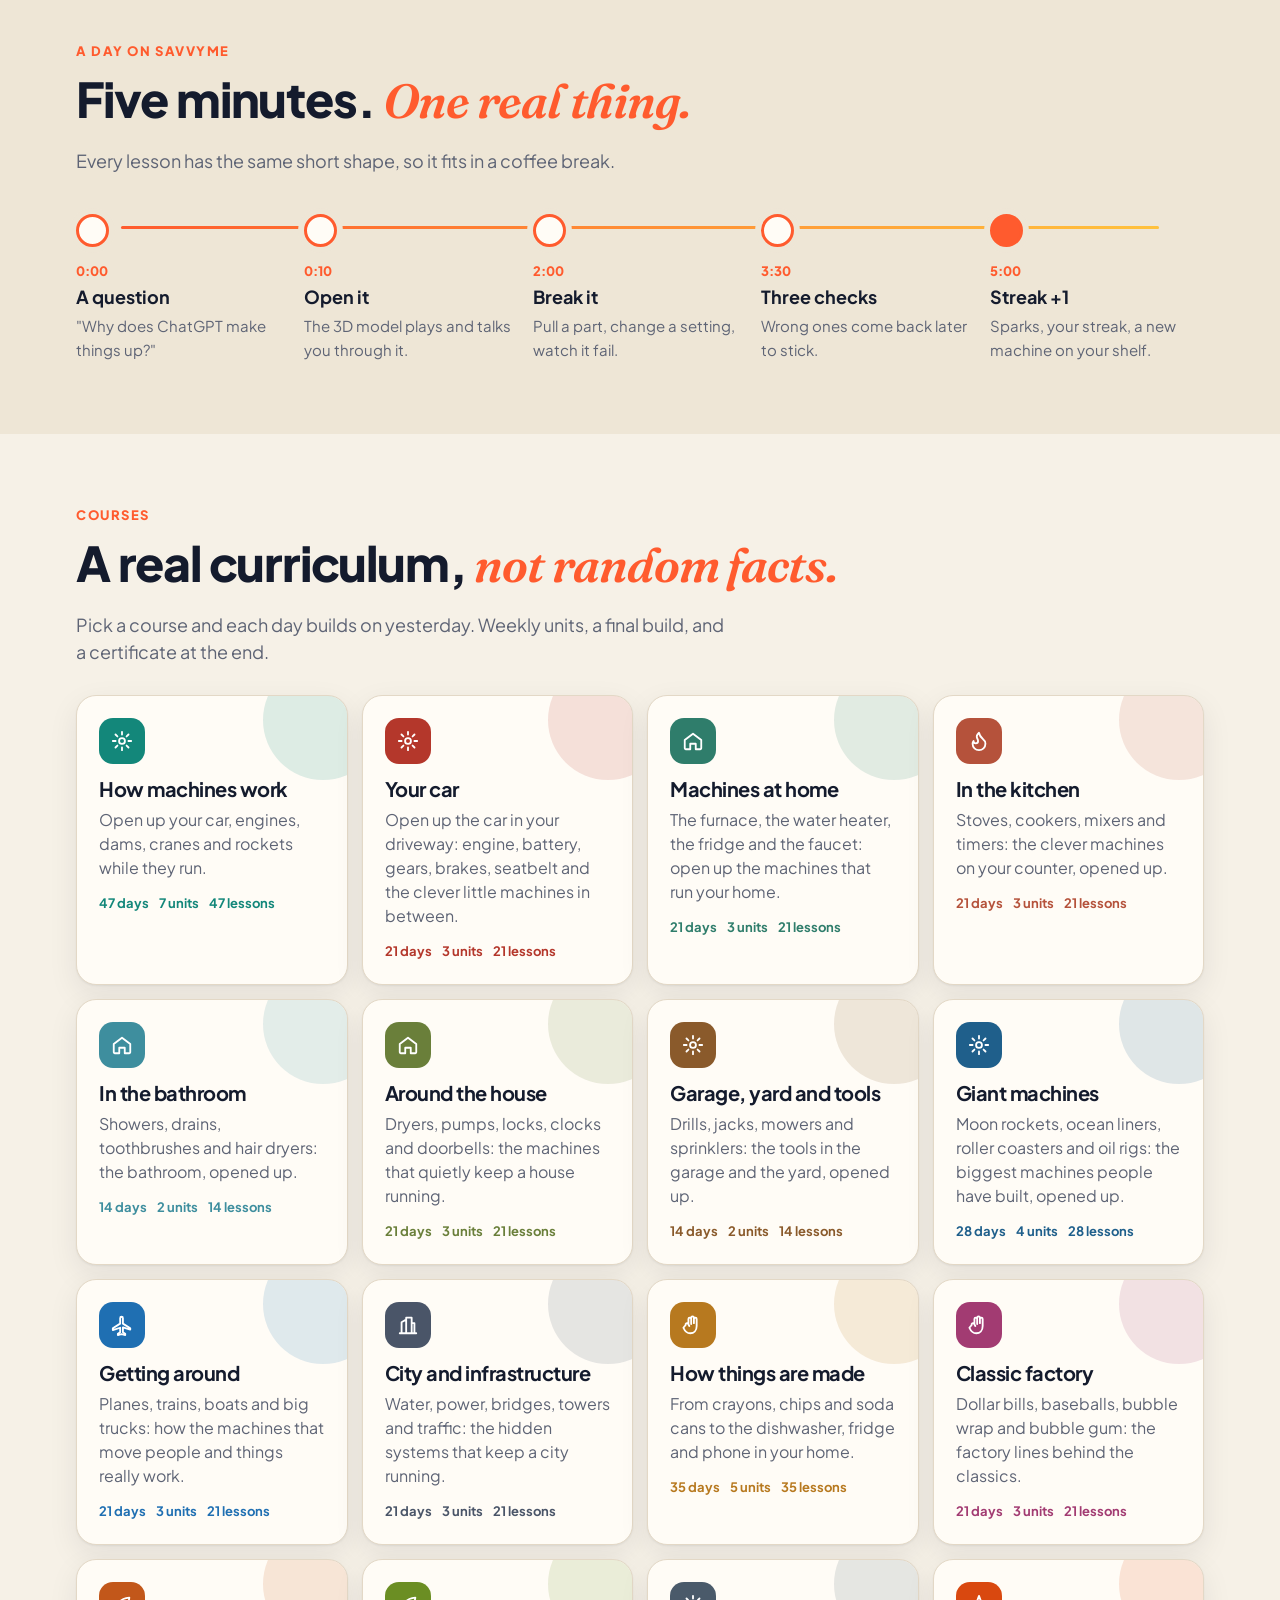
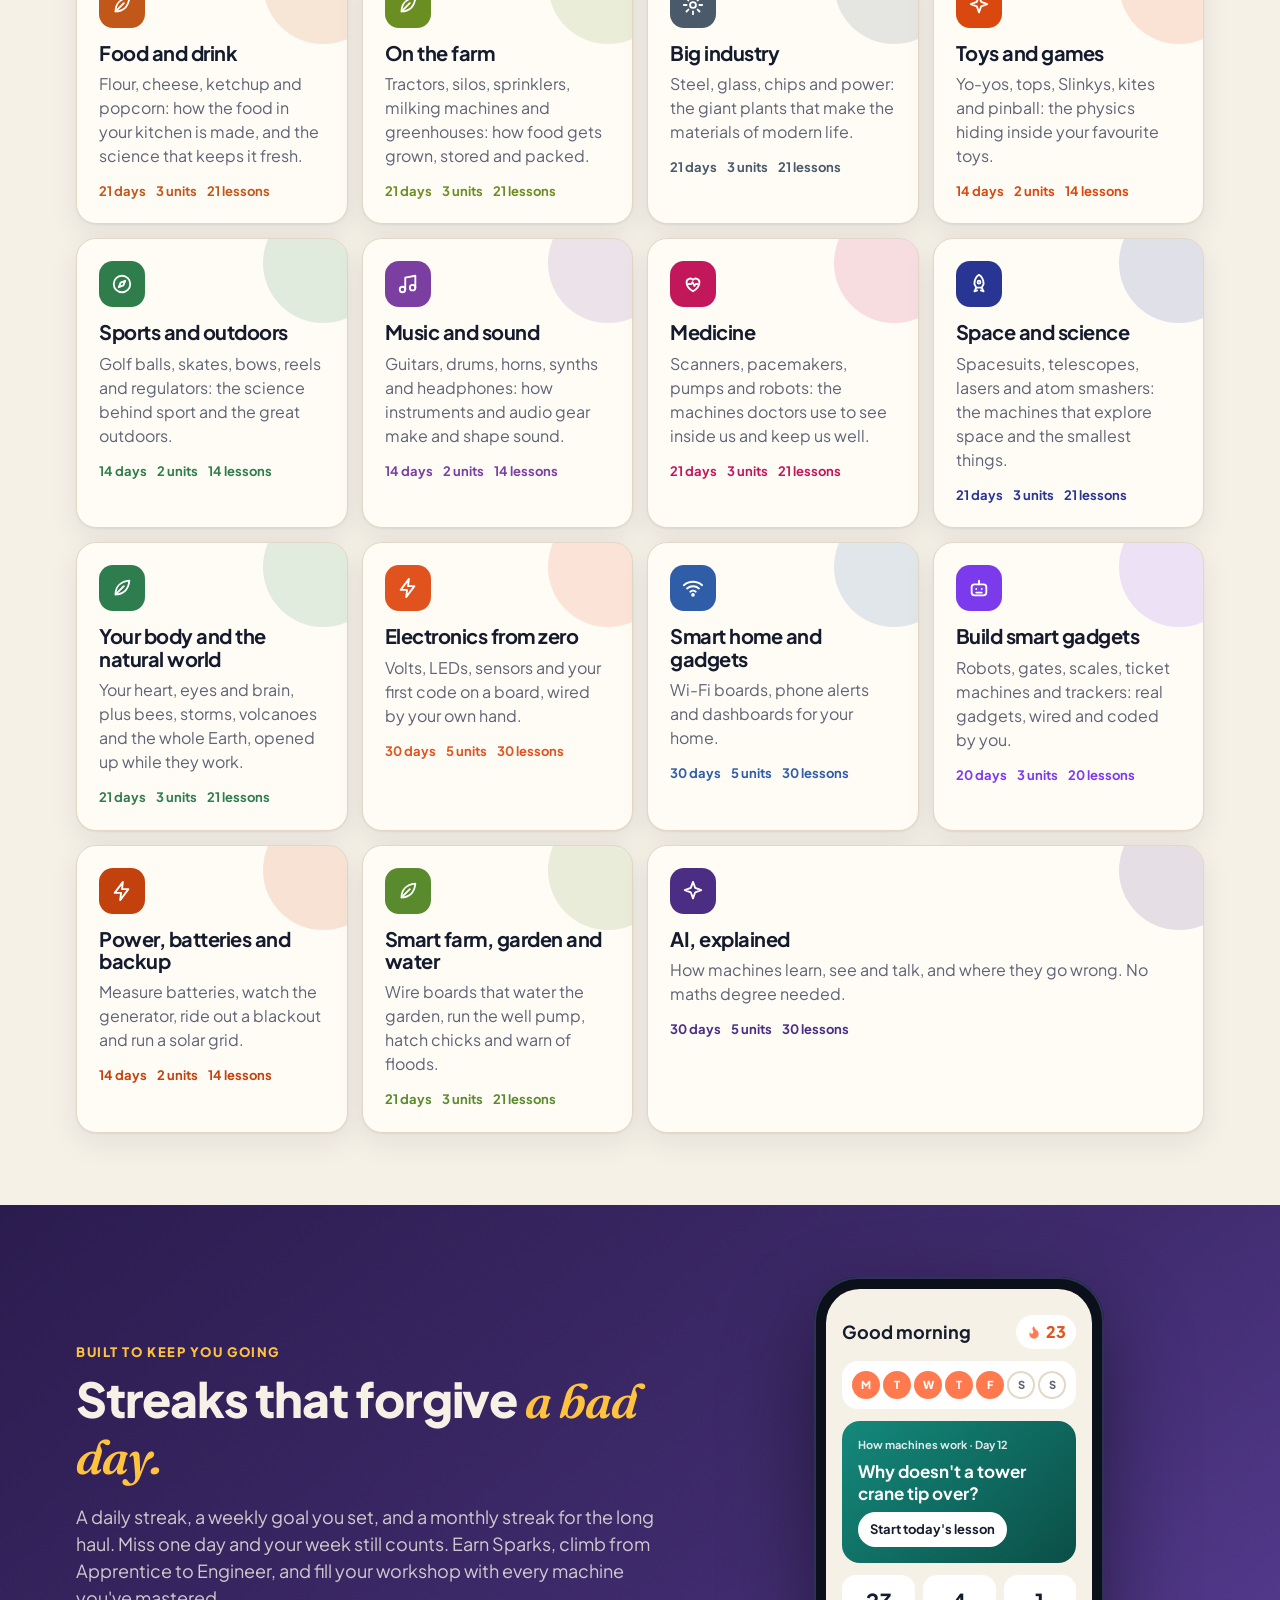
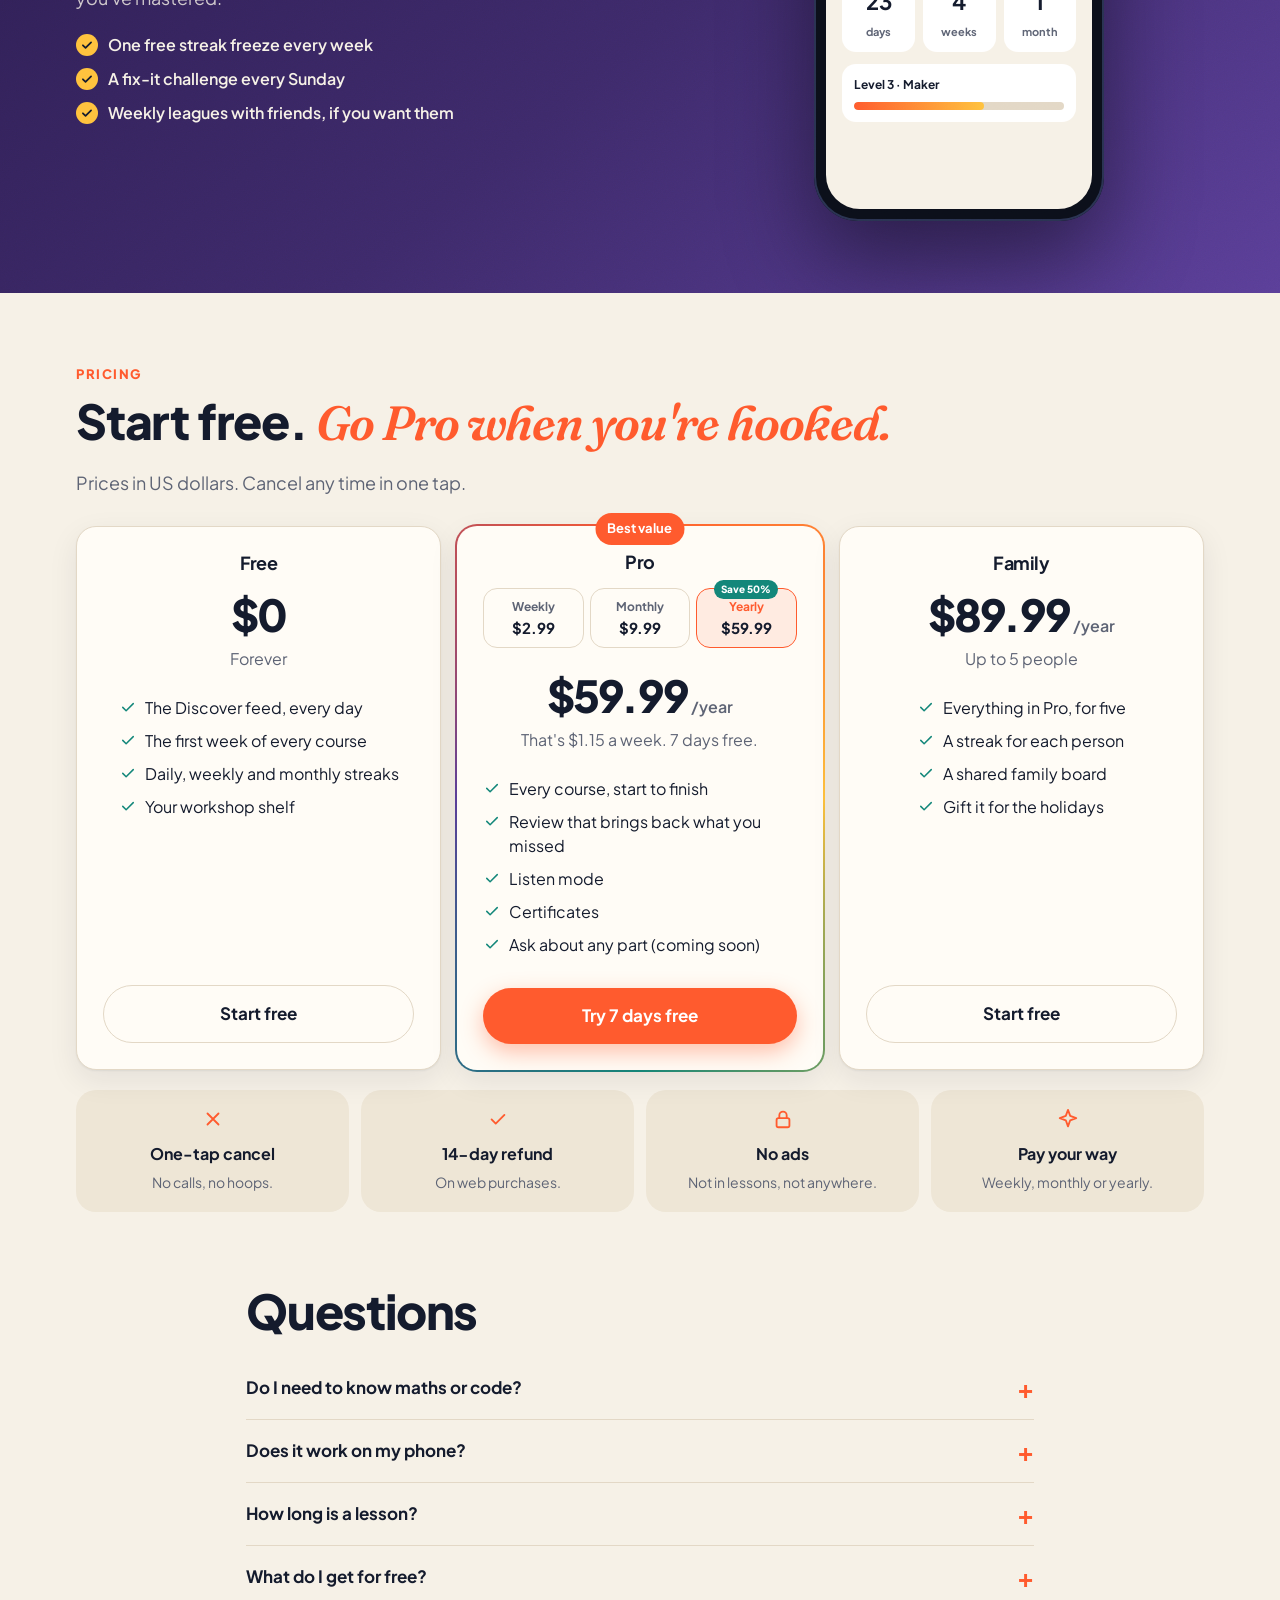
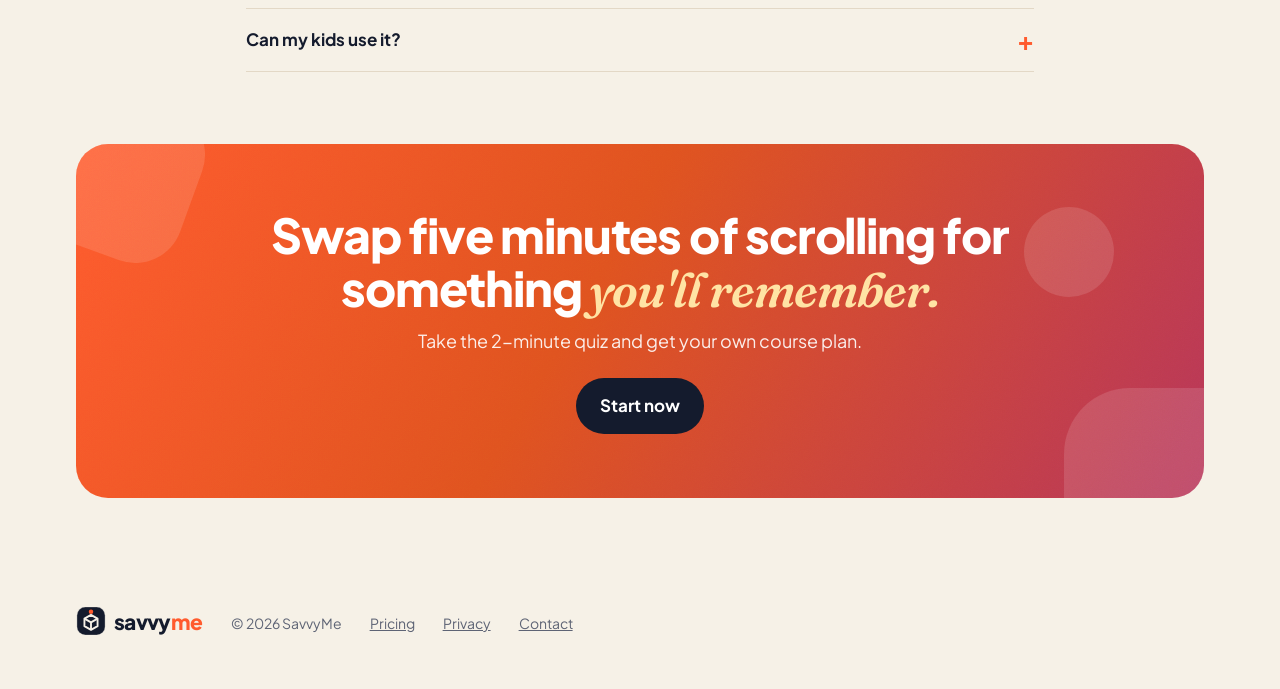
==== commit d463e042: "Preflight fixes: browser safety headers and a privacy page - server/install.sh: every SavvyMe host i" ====
--- a/index.html
+++ b/index.html
@@ -121,7 +121,7 @@
   <div class="final rv s"><div class="grain"></div><i class="b1"></i><i class="b2"></i><i class="b3"></i>
     <h2>Swap five minutes of scrolling for something <span class="serif">you'll remember.</span></h2><p>Take the 2-minute quiz and get your own course plan.</p><a class="btn go" href="#">Start now</a></div>
 </div></section>
-<footer><div class="wrap"><span id="flogo"></span><span>© 2026 SavvyMe</span><a href="#pricing">Pricing</a><a href="mailto:hello@savvymeapp.com">Contact</a></div></footer>
+<footer><div class="wrap"><span id="flogo"></span><span>© 2026 SavvyMe</span><a href="#pricing">Pricing</a><a href="privacy.html">Privacy</a><a href="mailto:hello@savvymeapp.com">Contact</a></div></footer>
 <script type="module" src="home.js"></script>
 </body>
 </html>
